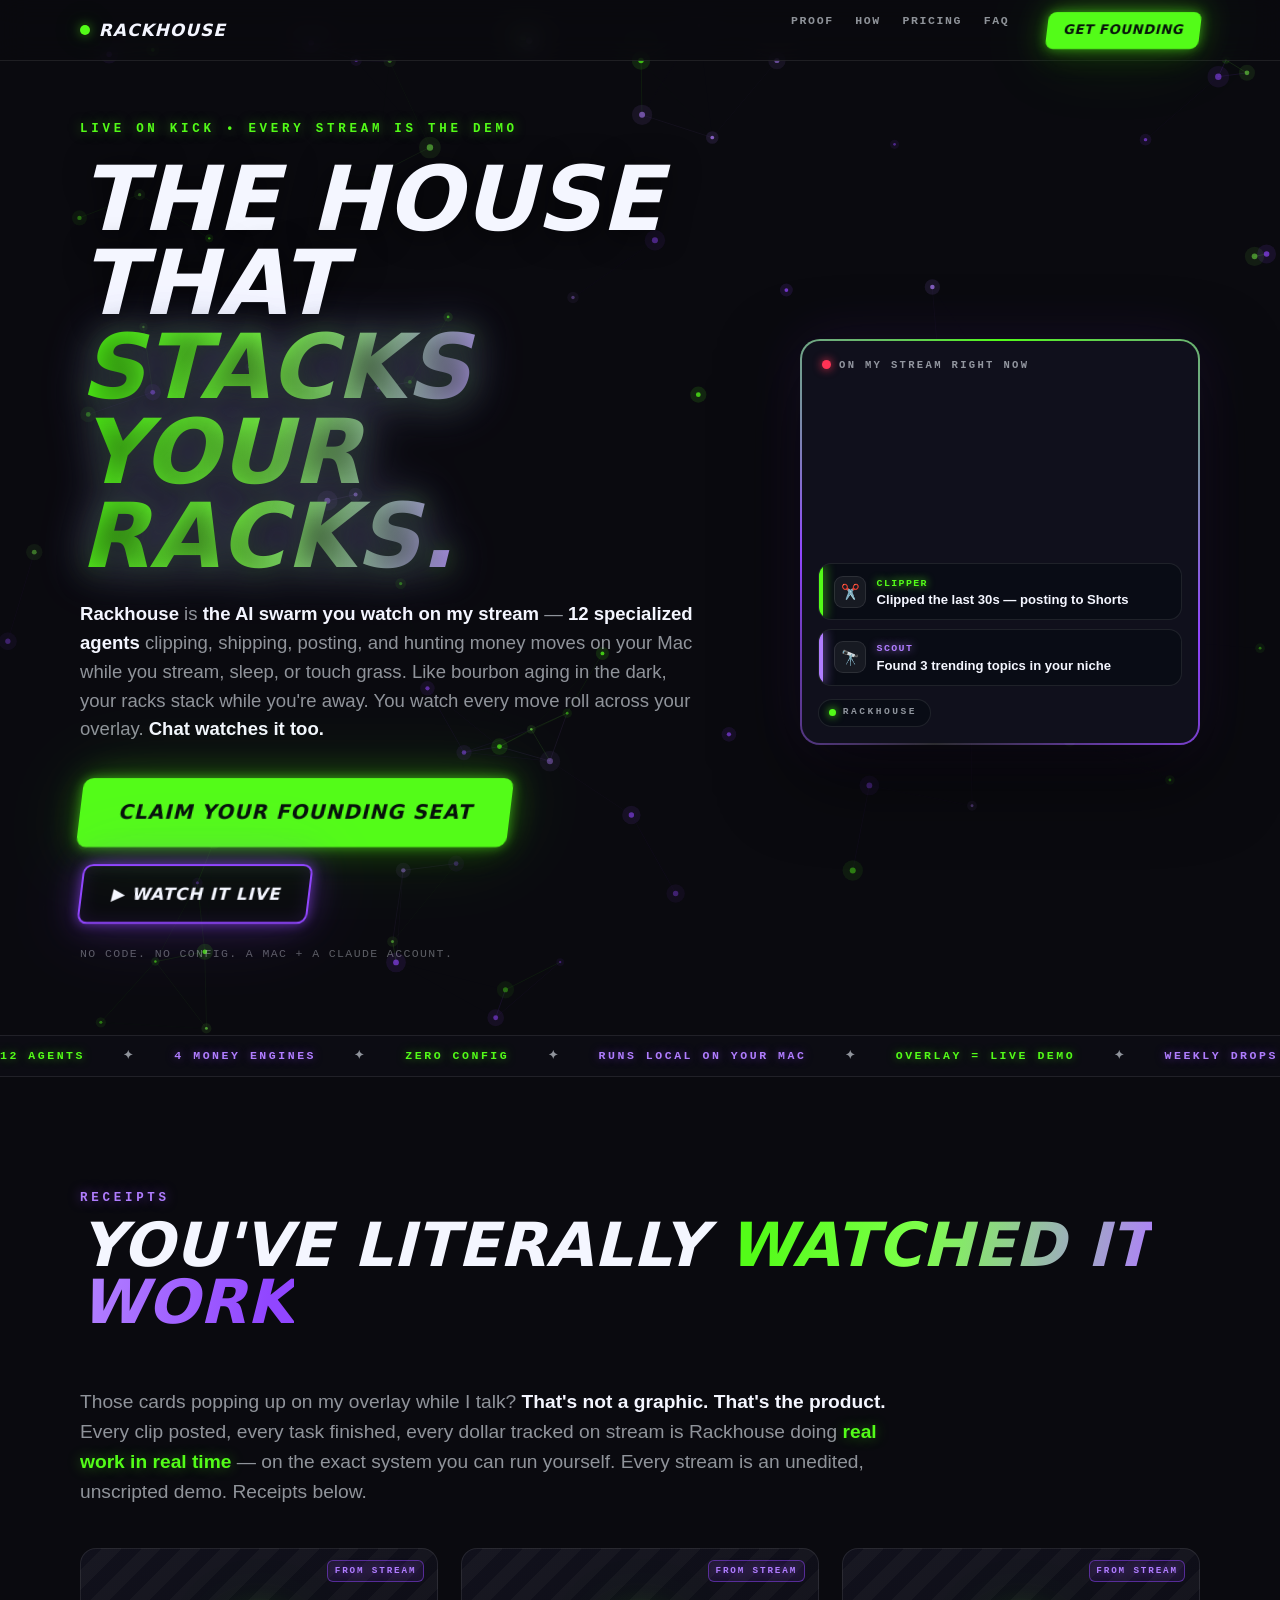
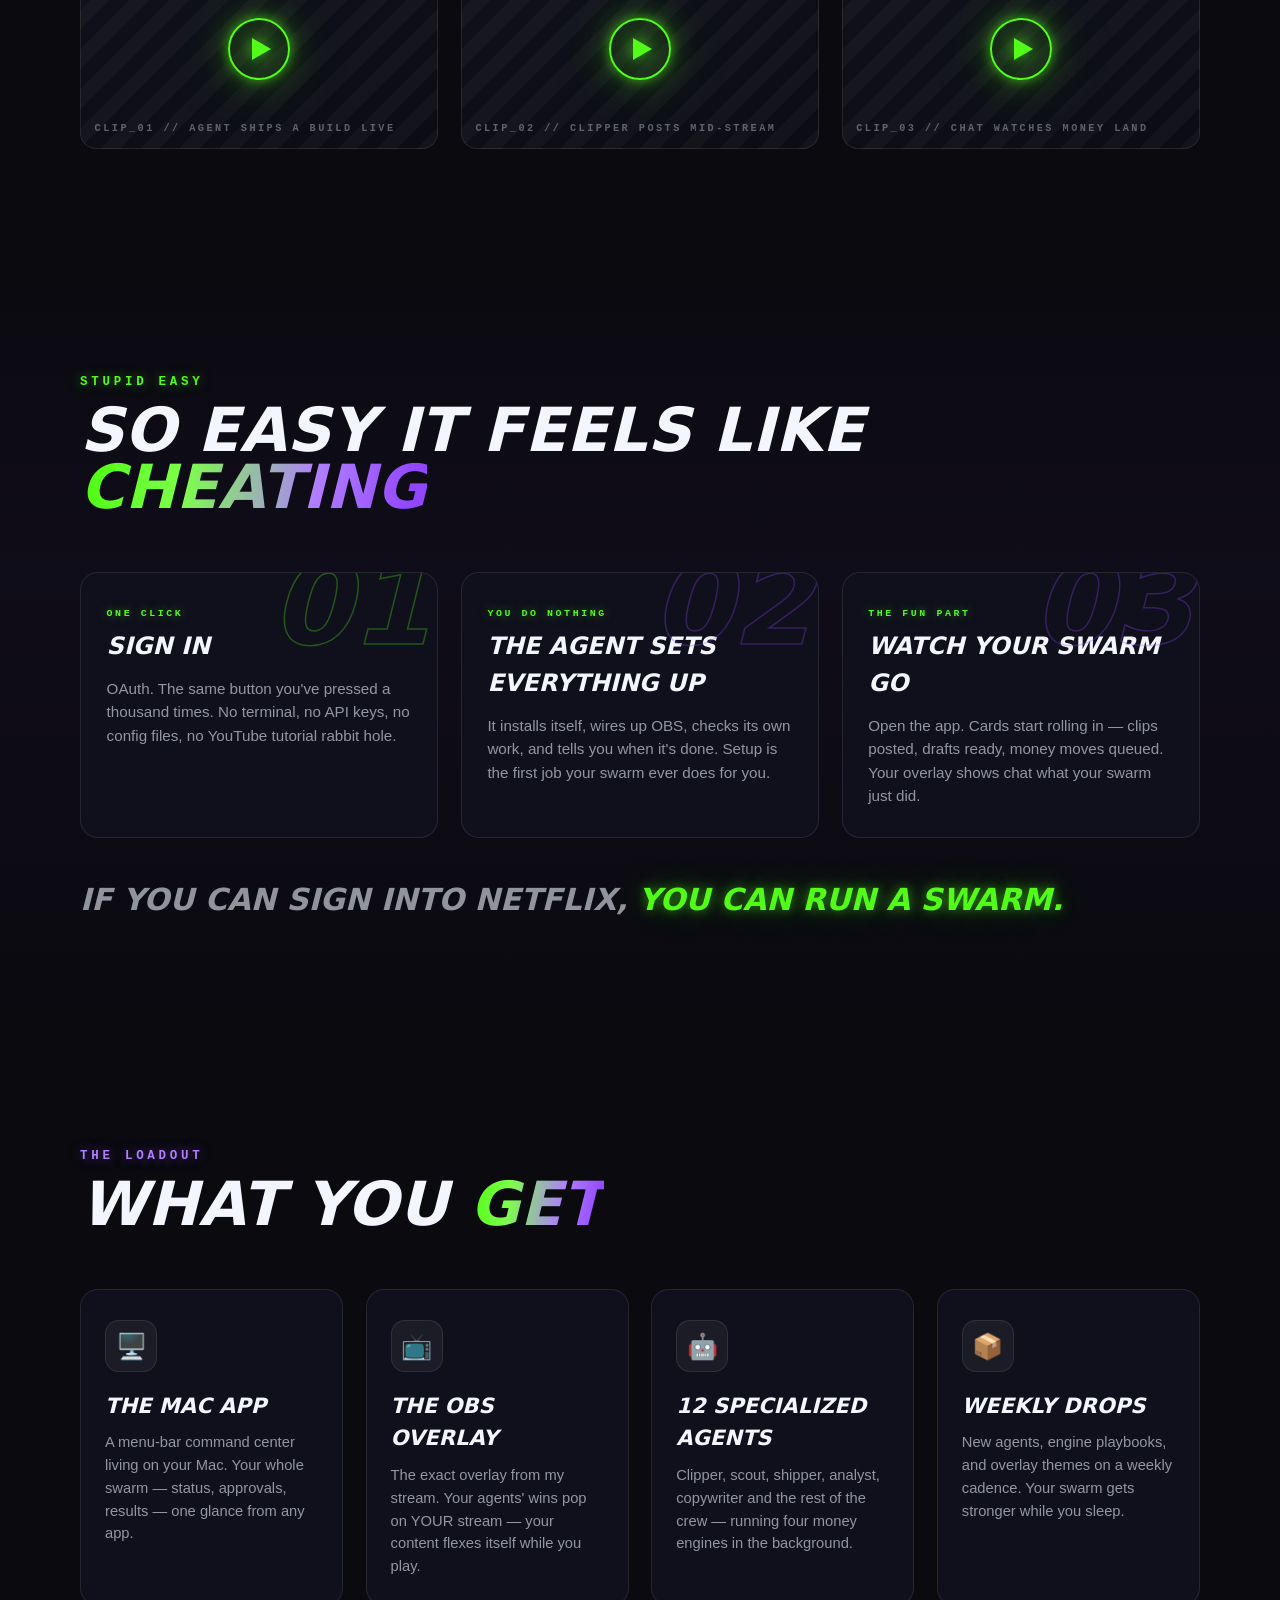
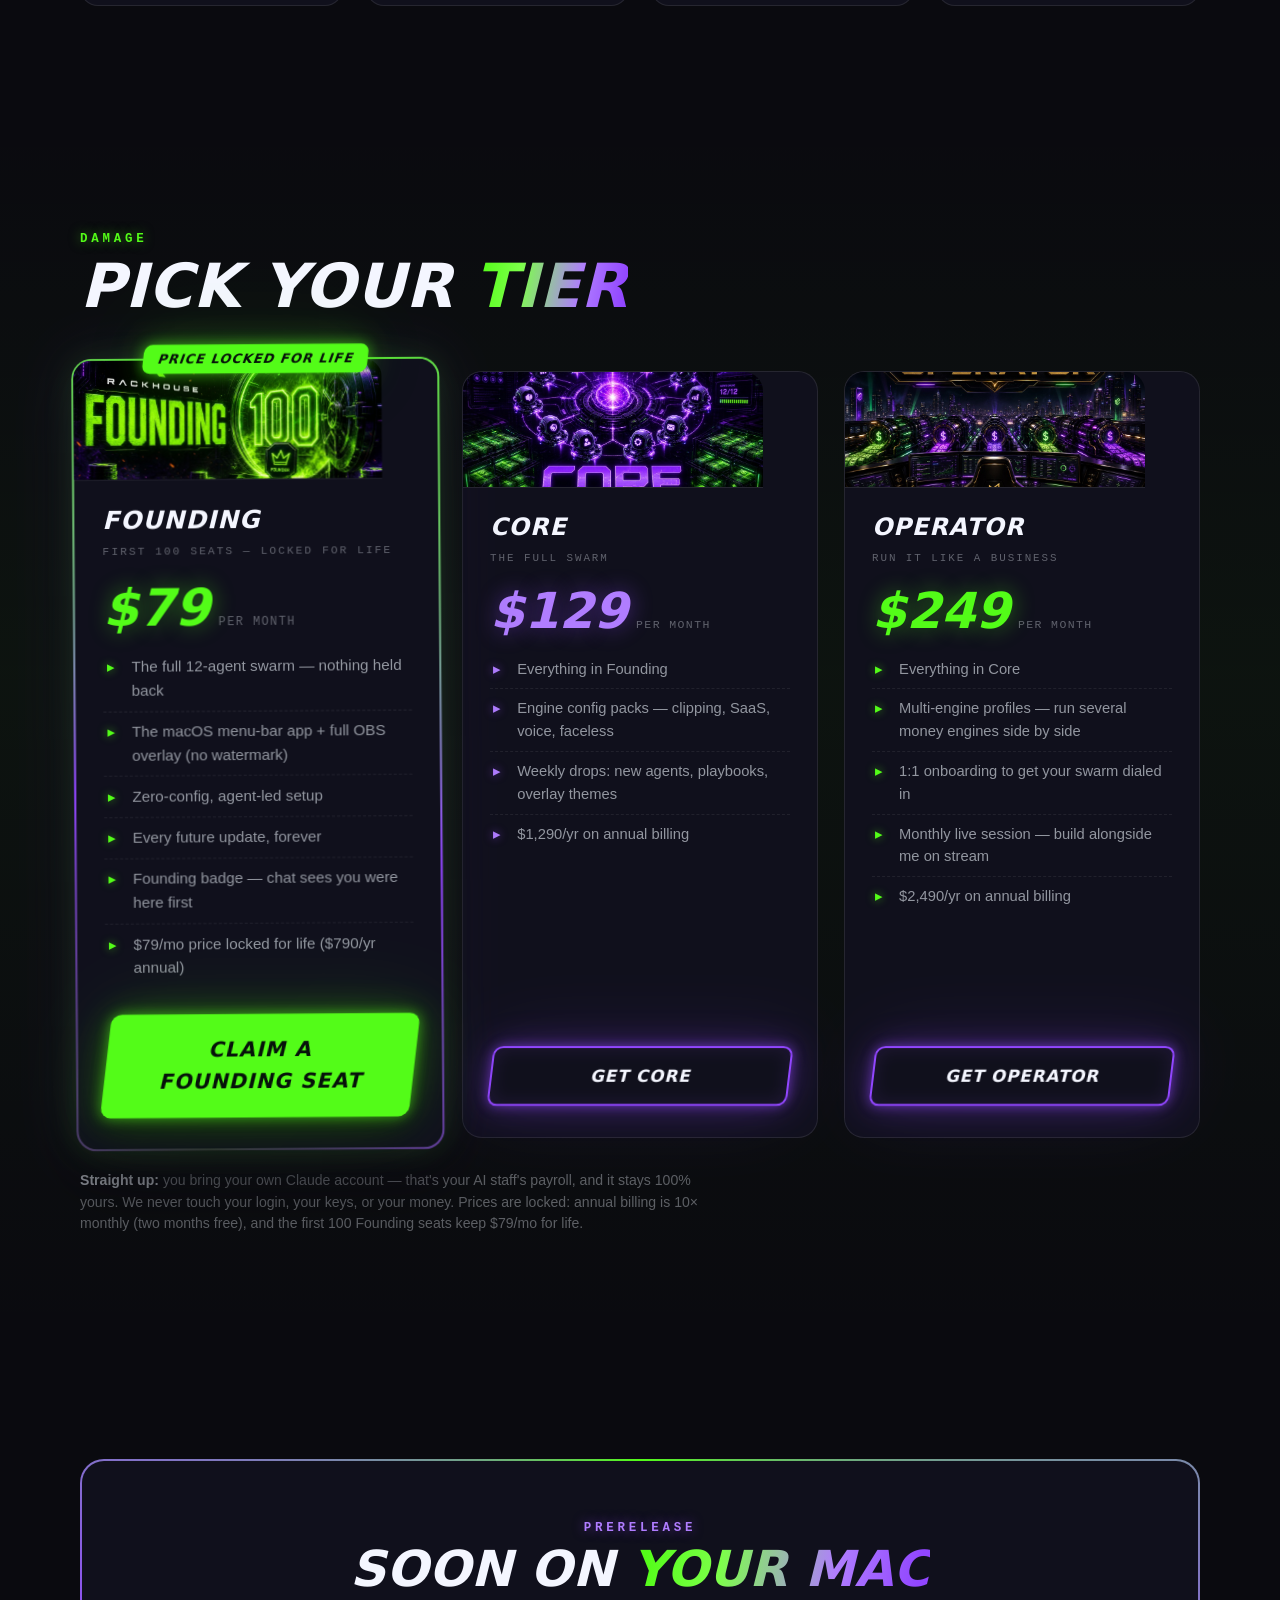
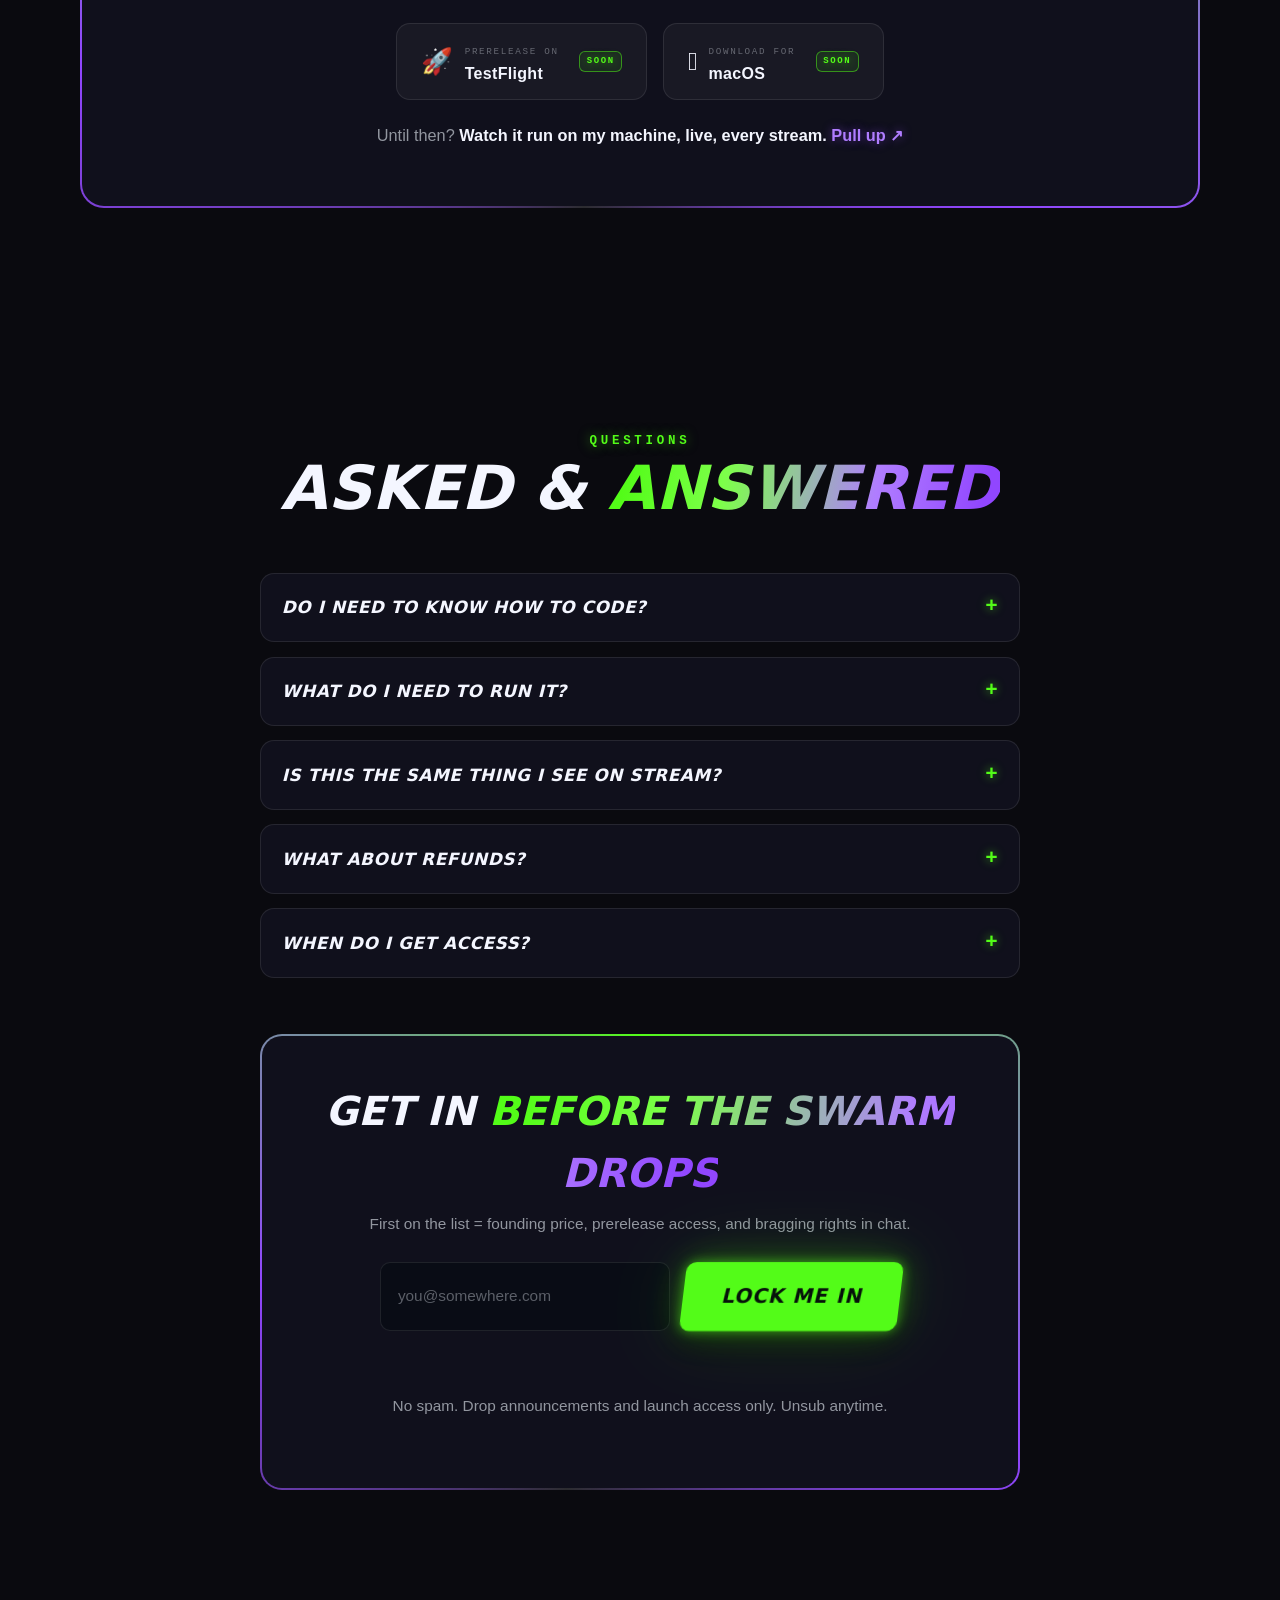
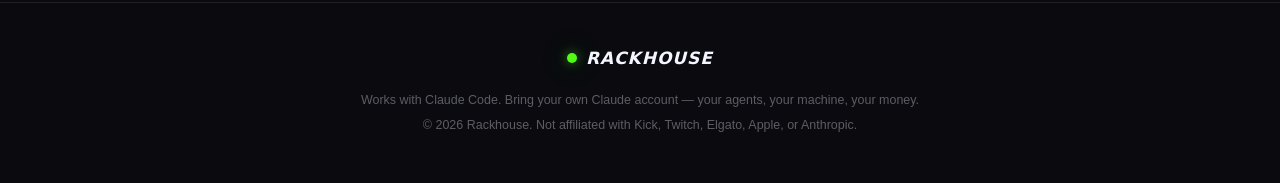
==== index.html @ fbc8c747 "feat: add tier banner imagery to pricing cards (GPT-Image2) Founding/Core/Operator cards now show th" ====
<!DOCTYPE html>
<html lang="en">
<head>
<meta charset="utf-8">
<meta name="viewport" content="width=device-width, initial-scale=1">
<meta name="description" content="Rackhouse — the house that stacks your racks. The AI agent swarm you watch on my stream. Local hub, OBS overlay, 12 specialized agents. Mac app.">
<title>Rackhouse — the house that stacks your racks</title>
<!-- Social share (Open Graph + Twitter) -->
<meta property="og:type" content="website">
<meta property="og:url" content="https://rackhouse.gg/">
<meta property="og:title" content="Rackhouse — the house that stacks your racks">
<meta property="og:description" content="The AI agent swarm you watch on my stream. 12 agents clipping, shipping, posting, and hunting money moves on your Mac while you stream, sleep, or touch grass.">
<meta property="og:image" content="https://rackhouse.gg/assets/og-rackhouse.jpg">
<meta property="og:image:width" content="1200">
<meta property="og:image:height" content="800">
<meta name="twitter:card" content="summary_large_image">
<meta name="twitter:title" content="Rackhouse — the house that stacks your racks">
<meta name="twitter:description" content="The AI agent swarm you watch on my stream. Your racks stack while you're away.">
<meta name="twitter:image" content="https://rackhouse.gg/assets/og-rackhouse.jpg">
<meta name="theme-color" content="#0a0a0f">
<!-- ============================================================
     Fully self-contained landing page. Zero external requests.
     Inline CSS + JS only. System fonts styled aggressively.
     Rebrand: change PRODUCT_NAME once at the top of the script.
     ============================================================ -->
<style>
  /* ========== reset ========== */
  *, *::before, *::after { box-sizing: border-box; margin: 0; padding: 0; }
  html { scroll-behavior: smooth; }
  img, canvas, svg { display: block; max-width: 100%; }
  button, input { font: inherit; color: inherit; }
  a { color: inherit; text-decoration: none; }
  ul { list-style: none; }

  /* ========== tokens ========== */
  :root {
    --bg:      #0a0a0f;
    --bg2:     #0e0e17;
    --panel:   #10101c;
    --green:   #53fc18;
    --green-d: #2f9e0c;
    --purple:  #9146ff;
    --purple-l:#b07dff;
    --white:   #f4f6ff;
    --dim:     rgba(226, 232, 240, .62);
    --dimmer:  rgba(226, 232, 240, .38);
    --line:    rgba(255, 255, 255, .09);

    --display: "Avenir Next Condensed", "Helvetica Neue", "Arial Narrow", Impact, system-ui, sans-serif;
    --body:    -apple-system, BlinkMacSystemFont, "Segoe UI", Roboto, Helvetica, Arial, sans-serif;
    --mono:    ui-monospace, "SF Mono", SFMono-Regular, Menlo, Consolas, monospace;

    --overshoot: cubic-bezier(.34, 1.56, .64, 1);
    --snap:      cubic-bezier(.21, .9, .35, 1);

    --glow-g: 0 0 12px rgba(83,252,24,.55), 0 0 34px rgba(83,252,24,.30), 0 0 80px rgba(83,252,24,.14);
    --glow-p: 0 0 12px rgba(145,70,255,.55), 0 0 34px rgba(145,70,255,.30), 0 0 80px rgba(145,70,255,.14);
  }

  @property --ga {
    syntax: "<angle>";
    initial-value: 0deg;
    inherits: false;
  }

  html, body { background: var(--bg); color: var(--white); }
  body {
    font-family: var(--body);
    line-height: 1.55;
    overflow-x: hidden;
    -webkit-font-smoothing: antialiased;
  }
  /* ambient corner glows for the whole page */
  body::before {
    content: "";
    position: fixed;
    inset: 0;
    z-index: -1;
    pointer-events: none;
    background:
      radial-gradient(900px 600px at 8% -5%,  rgba(83, 252, 24, .07), transparent 60%),
      radial-gradient(900px 600px at 96% 12%, rgba(145, 70, 255, .10), transparent 60%),
      radial-gradient(1100px 700px at 50% 115%, rgba(145, 70, 255, .07), transparent 62%);
  }

  ::selection { background: var(--green); color: #06120a; }

  /* ========== type ========== */
  .display {
    font-family: var(--display);
    font-weight: 900;
    font-style: italic;
    font-stretch: condensed;
    text-transform: uppercase;
    letter-spacing: .005em;
    line-height: .94;
  }
  .eyebrow {
    font-family: var(--mono);
    font-size: clamp(.66rem, 1.4vw, .78rem);
    font-weight: 700;
    letter-spacing: .3em;
    text-transform: uppercase;
    color: var(--green);
    text-shadow: 0 0 12px rgba(83, 252, 24, .5);
  }
  .eyebrow.purple { color: var(--purple-l); text-shadow: 0 0 12px rgba(145, 70, 255, .55); }

  .grad-text {
    background: linear-gradient(100deg, var(--green) 5%, #7dff4a 30%, var(--purple-l) 68%, var(--purple) 95%);
    -webkit-background-clip: text;
    background-clip: text;
    color: transparent;
    -webkit-text-fill-color: transparent;
  }

  /* ========== glitch (used sparingly) ========== */
  .glitch { position: relative; display: inline-block; }
  .glitch::before, .glitch::after {
    content: attr(data-text);
    position: absolute;
    inset: 0;
    opacity: 0;
    pointer-events: none;
    background: none;
    -webkit-background-clip: initial;
    background-clip: initial;
  }
  .glitch.glitching::before {
    opacity: .85;
    color: var(--green);
    -webkit-text-fill-color: var(--green);
    animation: glitchA .34s steps(2, end) both;
  }
  .glitch.glitching::after {
    opacity: .85;
    color: var(--purple);
    -webkit-text-fill-color: var(--purple);
    animation: glitchB .34s steps(2, end) both;
  }
  @keyframes glitchA {
    0%   { transform: translate(-4px, -2px); clip-path: inset(12% 0 62% 0); }
    40%  { transform: translate(3px, 1px);   clip-path: inset(48% 0 22% 0); }
    80%  { transform: translate(-2px, 0);    clip-path: inset(70% 0 8% 0); }
    100% { transform: translate(0, 0);       clip-path: inset(30% 0 48% 0); opacity: 0; }
  }
  @keyframes glitchB {
    0%   { transform: translate(4px, 2px);  clip-path: inset(58% 0 16% 0); }
    40%  { transform: translate(-3px, 0);   clip-path: inset(10% 0 74% 0); }
    80%  { transform: translate(2px, -1px); clip-path: inset(36% 0 40% 0); }
    100% { transform: translate(0, 0);      clip-path: inset(64% 0 20% 0); opacity: 0; }
  }

  /* ========== animated gradient border ========== */
  .gborder {
    position: relative;
    border: 2px solid transparent;
    border-radius: 20px;
    background:
      linear-gradient(var(--panel), var(--panel)) padding-box,
      conic-gradient(from var(--ga, 0deg), var(--green), var(--purple) 32%, rgba(255,255,255,.14) 55%, var(--purple) 74%, var(--green)) border-box;
    animation: spinBorder 5.5s linear infinite;
  }
  @keyframes spinBorder { to { --ga: 360deg; } }

  /* ========== reveal-on-scroll (overshoot entrance) ========== */
  .reveal {
    opacity: 0;
    transform: translateY(34px) scale(.97);
    transition:
      opacity .55s ease var(--d, 0s),
      transform .75s var(--overshoot) var(--d, 0s);
  }
  .reveal.in { opacity: 1; transform: none; }

  /* ========== layout ========== */
  .wrap { width: min(1120px, calc(100% - 2.5rem)); margin: 0 auto; }
  section { padding: clamp(4rem, 9vw, 7rem) 0; position: relative; }
  .sec-head { margin-bottom: clamp(2rem, 5vw, 3.5rem); }
  .sec-head h2 {
    font-size: clamp(2.1rem, 6vw, 3.8rem);
    margin-top: .55rem;
  }

  /* ========== nav ========== */
  nav {
    position: fixed;
    top: 0; left: 0; right: 0;
    z-index: 50;
    background: rgba(10, 10, 15, .72);
    backdrop-filter: blur(14px);
    -webkit-backdrop-filter: blur(14px);
    border-bottom: 1px solid var(--line);
  }
  .nav-inner {
    display: flex;
    align-items: center;
    gap: 1.4rem;
    height: 60px;
  }
  .logo {
    display: inline-flex;
    align-items: center;
    gap: .55rem;
    font-family: var(--display);
    font-weight: 900;
    font-style: italic;
    text-transform: uppercase;
    letter-spacing: .06em;
    font-size: 1.06rem;
    white-space: nowrap;
  }
  .logo .dot {
    width: 10px; height: 10px;
    border-radius: 50%;
    background: var(--green);
    box-shadow: var(--glow-g);
    animation: pulseDot 2.2s ease-in-out infinite;
  }
  @keyframes pulseDot {
    0%, 100% { transform: scale(1);    opacity: 1; }
    50%      { transform: scale(1.35); opacity: .75; }
  }
  .nav-links {
    display: flex;
    gap: 1.35rem;
    margin-left: auto;
    font-family: var(--mono);
    font-size: .72rem;
    font-weight: 700;
    letter-spacing: .14em;
    text-transform: uppercase;
    color: var(--dim);
  }
  .nav-links a { transition: color .2s, text-shadow .2s; }
  .nav-links a:hover { color: var(--green); text-shadow: 0 0 10px rgba(83,252,24,.6); }
  .nav-cta { margin-left: 1rem; }

  /* ========== buttons ========== */
  .btn {
    display: inline-block;
    position: relative;
    font-family: var(--display);
    font-weight: 900;
    font-style: italic;
    text-transform: uppercase;
    letter-spacing: .05em;
    border: 0;
    cursor: pointer;
    transform: skewX(-7deg);
    transition: transform .32s var(--overshoot), box-shadow .32s ease, filter .2s ease;
    will-change: transform;
  }
  .btn > span { display: inline-block; transform: skewX(7deg); }
  .btn-primary {
    background: var(--green);
    color: #06120a;
    font-size: clamp(1rem, 2.4vw, 1.25rem);
    padding: .95em 1.9em;
    border-radius: 10px;
    box-shadow: var(--glow-g), 0 14px 34px rgba(0, 0, 0, .5);
  }
  .btn-primary:hover {
    transform: skewX(-7deg) translateY(-3px) scale(1.04);
    box-shadow: 0 0 18px rgba(83,252,24,.8), 0 0 54px rgba(83,252,24,.42), 0 0 110px rgba(83,252,24,.2), 0 18px 40px rgba(0,0,0,.55);
  }
  .btn-primary:active { transform: skewX(-7deg) translateY(1px) scale(.97); }
  .btn-ghost {
    background: transparent;
    color: var(--white);
    font-size: clamp(.92rem, 2vw, 1.05rem);
    padding: .9em 1.7em;
    border-radius: 10px;
    border: 2px solid var(--purple);
    box-shadow: var(--glow-p), inset 0 0 18px rgba(145, 70, 255, .12);
  }
  .btn-ghost:hover {
    transform: skewX(-7deg) translateY(-3px) scale(1.04);
    box-shadow: 0 0 18px rgba(145,70,255,.8), 0 0 54px rgba(145,70,255,.4), inset 0 0 26px rgba(145,70,255,.2);
  }
  .btn-ghost:active { transform: skewX(-7deg) translateY(1px) scale(.97); }
  .btn-sm { font-size: .82rem; padding: .62em 1.25em; border-radius: 8px; }

  /* ========== hero ========== */
  #hero {
    min-height: 100svh;
    display: flex;
    align-items: center;
    padding: 7.5rem 0 4.5rem;
    overflow: hidden;
    position: relative;
  }
  #fx {
    position: absolute;
    inset: 0;
    z-index: 0;
    pointer-events: none;
  }
  .hero-inner {
    position: relative;
    z-index: 1;
    display: grid;
    grid-template-columns: minmax(0, 7fr) minmax(0, 5fr);
    gap: clamp(2rem, 5vw, 4rem);
    align-items: center;
  }
  .hero-copy h1 {
    font-size: clamp(2.7rem, 7.4vw, 5.6rem);
    margin: 1.1rem 0 1.4rem;
    text-shadow: 0 4px 30px rgba(0, 0, 0, .65);
  }
  .hero-copy h1 .line2 { display: inline-block; filter: drop-shadow(0 0 22px rgba(145, 70, 255, .45)) drop-shadow(0 0 10px rgba(83, 252, 24, .3)); }
  .hero-sub {
    max-width: 34em;
    font-size: clamp(1rem, 2.2vw, 1.16rem);
    color: var(--dim);
    margin-bottom: 2.1rem;
  }
  .hero-sub strong { color: var(--white); }
  .hero-ctas { display: flex; flex-wrap: wrap; gap: 1.1rem; align-items: center; }
  .hero-note {
    margin-top: 1.3rem;
    font-family: var(--mono);
    font-size: .72rem;
    letter-spacing: .12em;
    text-transform: uppercase;
    color: var(--dimmer);
  }

  /* hero: mock overlay demo (the product demoing itself) */
  .hero-demo {
    justify-self: end;
    width: min(400px, 100%);
    transform: rotate(1.6deg);
  }
  .demo-window {
    border-radius: 20px;
    padding: 1rem;
    box-shadow: 0 30px 80px rgba(0, 0, 0, .6), 0 0 60px rgba(145, 70, 255, .12);
  }
  .demo-titlebar {
    display: flex;
    align-items: center;
    gap: .5rem;
    padding: 0 .25rem .8rem;
    font-family: var(--mono);
    font-size: .66rem;
    font-weight: 700;
    letter-spacing: .22em;
    text-transform: uppercase;
    color: var(--dim);
  }
  .demo-titlebar .rec {
    width: 9px; height: 9px;
    border-radius: 50%;
    background: #ff3355;
    box-shadow: 0 0 10px #ff3355;
    animation: pulseDot 1.4s ease-in-out infinite;
  }
  .demo-feed {
    display: flex;
    flex-direction: column;
    min-height: 300px;
    justify-content: flex-end;
  }
  .dcard {
    display: flex;
    align-items: flex-start;
    gap: .65rem;
    padding: .7rem .8rem .7rem .95rem;
    margin-top: .55rem;
    border-radius: 13px;
    background: rgba(9, 12, 20, .85);
    border: 1px solid var(--line);
    position: relative;
    overflow: hidden;
    opacity: 0;
    transform: translateX(46px) scale(.94);
    transition: opacity .4s ease, transform .55s var(--overshoot);
  }
  .dcard.in { opacity: 1; transform: none; }
  .dcard.out { opacity: 0; transform: translateX(-30px) scale(.92); transition: opacity .3s ease, transform .3s ease; }
  .dcard::before {
    content: "";
    position: absolute;
    left: 0; top: 0; bottom: 0;
    width: 4px;
    background: var(--ac, var(--green));
    box-shadow: 0 0 12px var(--ac, var(--green));
  }
  .dcard .ic {
    flex: 0 0 auto;
    width: 32px; height: 32px;
    display: flex; align-items: center; justify-content: center;
    font-size: 15px;
    border-radius: 9px;
    background: rgba(255, 255, 255, .06);
    border: 1px solid var(--line);
  }
  .dcard .ag {
    font-size: .62rem;
    font-weight: 800;
    font-family: var(--mono);
    letter-spacing: .14em;
    text-transform: uppercase;
    color: var(--ac, var(--green));
    text-shadow: 0 0 9px var(--ac, var(--green));
  }
  .dcard .tt { font-size: .82rem; font-weight: 650; line-height: 1.3; color: var(--white); }
  .demo-chip {
    display: inline-flex;
    align-items: center;
    gap: .45rem;
    margin-top: .8rem;
    padding: .35rem .8rem .35rem .6rem;
    border-radius: 999px;
    background: rgba(9, 12, 20, .85);
    border: 1px solid var(--line);
    font-family: var(--mono);
    font-size: .6rem;
    font-weight: 800;
    letter-spacing: .26em;
    text-transform: uppercase;
    color: var(--dim);
  }
  .demo-chip .dot {
    width: 7px; height: 7px;
    border-radius: 50%;
    background: var(--green);
    box-shadow: 0 0 8px var(--green);
  }

  /* ========== ticker ========== */
  .ticker {
    overflow: hidden;
    border-top: 1px solid var(--line);
    border-bottom: 1px solid var(--line);
    background: rgba(14, 14, 23, .6);
    padding: .68rem 0;
    position: relative;
    z-index: 2;
  }
  .ticker-track {
    display: flex;
    width: max-content;
    animation: tickerScroll 26s linear infinite;
  }
  .ticker-track > span {
    display: inline-flex;
    align-items: center;
    gap: 2.4rem;
    padding-right: 2.4rem;
    font-family: var(--mono);
    font-size: .72rem;
    font-weight: 700;
    letter-spacing: .22em;
    text-transform: uppercase;
    white-space: nowrap;
    color: var(--dim);
  }
  .ticker-track b { color: var(--green); text-shadow: 0 0 10px rgba(83, 252, 24, .55); font-weight: 700; }
  .ticker-track i { color: var(--purple-l); text-shadow: 0 0 10px rgba(145, 70, 255, .55); font-style: normal; }
  @keyframes tickerScroll { to { transform: translateX(-50%); } }

  /* ========== proof ========== */
  .proof-lead {
    max-width: 42em;
    font-size: clamp(1.02rem, 2.3vw, 1.2rem);
    color: var(--dim);
  }
  .proof-lead strong { color: var(--white); }
  .proof-lead .hl-g { color: var(--green); font-weight: 700; text-shadow: 0 0 14px rgba(83, 252, 24, .4); }
  .clip-grid {
    display: grid;
    grid-template-columns: repeat(auto-fit, minmax(250px, 1fr));
    gap: 1.4rem;
    margin-top: 2.6rem;
  }
  /* TODO: replace the three .clip-slot frames with real clip embeds
     (self-host the mp4s or swap in Kick clip iframes at ship time). */
  .clip-slot {
    aspect-ratio: 16 / 9;
    border-radius: 16px;
    border: 1px solid var(--line);
    position: relative;
    overflow: hidden;
    display: flex;
    align-items: center;
    justify-content: center;
    background:
      repeating-linear-gradient(-45deg, rgba(255,255,255,.028) 0 14px, transparent 14px 28px),
      linear-gradient(160deg, #11111c, #0c0c14);
    transform: rotate(var(--tilt, -1deg));
    transition: transform .45s var(--overshoot), box-shadow .35s ease, border-color .35s ease;
  }
  .clip-slot:nth-child(2) { --tilt: 1.2deg; }
  .clip-slot:nth-child(3) { --tilt: -.8deg; }
  .clip-slot:hover {
    transform: rotate(0deg) translateY(-6px) scale(1.03);
    border-color: rgba(83, 252, 24, .55);
    box-shadow: var(--glow-g), 0 22px 50px rgba(0, 0, 0, .5);
  }
  .clip-slot .play {
    width: 62px; height: 62px;
    border-radius: 50%;
    display: flex; align-items: center; justify-content: center;
    background: rgba(83, 252, 24, .12);
    border: 2px solid var(--green);
    box-shadow: var(--glow-g);
    transition: transform .35s var(--overshoot);
  }
  .clip-slot:hover .play { transform: scale(1.15); }
  .clip-slot .play::before {
    content: "";
    width: 0; height: 0;
    margin-left: 5px;
    border-style: solid;
    border-width: 11px 0 11px 19px;
    border-color: transparent transparent transparent var(--green);
    filter: drop-shadow(0 0 8px rgba(83, 252, 24, .8));
  }
  .clip-slot .tag {
    position: absolute;
    left: .85rem; bottom: .7rem;
    font-family: var(--mono);
    font-size: .64rem;
    font-weight: 700;
    letter-spacing: .24em;
    text-transform: uppercase;
    color: var(--dimmer);
  }
  .clip-slot .badge-live {
    position: absolute;
    right: .85rem; top: .7rem;
    font-family: var(--mono);
    font-size: .58rem;
    font-weight: 800;
    letter-spacing: .2em;
    padding: .28em .7em;
    border-radius: 6px;
    color: var(--purple-l);
    border: 1px solid rgba(145, 70, 255, .5);
    background: rgba(145, 70, 255, .1);
    text-shadow: 0 0 8px rgba(145, 70, 255, .6);
  }

  /* ========== how easy ========== */
  #how { background: linear-gradient(180deg, transparent, rgba(145, 70, 255, .045) 40%, transparent); }
  .steps {
    display: grid;
    grid-template-columns: repeat(auto-fit, minmax(240px, 1fr));
    gap: 1.4rem;
  }
  .step {
    position: relative;
    padding: 2.1rem 1.6rem 1.8rem;
    border-radius: 18px;
    background: var(--panel);
    border: 1px solid var(--line);
    overflow: hidden;
    transform: rotate(var(--tilt, -.7deg));
    transition: transform .45s var(--overshoot), box-shadow .35s ease, border-color .35s ease;
  }
  .step:nth-child(2) { --tilt: .8deg; }
  .step:nth-child(3) { --tilt: -.5deg; }
  .step:hover {
    transform: rotate(0deg) translateY(-7px);
    border-color: rgba(145, 70, 255, .55);
    box-shadow: var(--glow-p), 0 22px 46px rgba(0, 0, 0, .5);
  }
  .step .num {
    position: absolute;
    right: .4rem; top: -1.6rem;
    font-family: var(--display);
    font-weight: 900;
    font-style: italic;
    font-size: 7.2rem;
    line-height: 1;
    color: transparent;
    -webkit-text-stroke: 1.5px rgba(145, 70, 255, .3);
    pointer-events: none;
    user-select: none;
  }
  .step:first-child .num { -webkit-text-stroke-color: rgba(83, 252, 24, .3); }
  .step h3 {
    font-family: var(--display);
    font-weight: 900;
    font-style: italic;
    text-transform: uppercase;
    font-size: 1.5rem;
    margin: .4rem 0 .7rem;
  }
  .step p { color: var(--dim); font-size: .95rem; max-width: 26em; }
  .step .kicker {
    font-family: var(--mono);
    font-size: .62rem;
    font-weight: 700;
    letter-spacing: .26em;
    text-transform: uppercase;
    color: var(--green);
    text-shadow: 0 0 10px rgba(83, 252, 24, .5);
  }
  .how-punch {
    margin-top: 2.4rem;
    font-family: var(--display);
    font-weight: 900;
    font-style: italic;
    text-transform: uppercase;
    font-size: clamp(1.2rem, 3.4vw, 1.9rem);
    color: var(--dim);
  }
  .how-punch b { color: var(--green); text-shadow: var(--glow-g); }

  /* ========== what you get ========== */
  .get-grid {
    display: grid;
    grid-template-columns: repeat(auto-fit, minmax(230px, 1fr));
    gap: 1.4rem;
  }
  .get-card {
    padding: 1.9rem 1.5rem 1.7rem;
    border-radius: 18px;
    background: var(--panel);
    border: 1px solid var(--line);
    position: relative;
    overflow: hidden;
    transform: rotate(var(--tilt, .6deg));
    transition: transform .45s var(--overshoot), box-shadow .35s ease, border-color .35s ease;
  }
  .get-card:nth-child(odd) { --tilt: -.7deg; }
  .get-card::after {
    content: "";
    position: absolute;
    inset: 0;
    opacity: 0;
    background: radial-gradient(420px 200px at 50% 0%, var(--hov, rgba(83, 252, 24, .12)), transparent 70%);
    transition: opacity .35s ease;
    pointer-events: none;
  }
  .get-card:hover {
    transform: rotate(0) translateY(-7px) scale(1.02);
    border-color: var(--hb, rgba(83, 252, 24, .55));
    box-shadow: 0 0 16px var(--hs, rgba(83,252,24,.4)), 0 0 50px var(--hs2, rgba(83,252,24,.18)), 0 22px 46px rgba(0,0,0,.5);
  }
  .get-card:hover::after { opacity: 1; }
  .get-card.alt { --hov: rgba(145, 70, 255, .14); --hb: rgba(145, 70, 255, .6); --hs: rgba(145,70,255,.45); --hs2: rgba(145,70,255,.2); }
  .get-card .gi {
    width: 52px; height: 52px;
    display: flex; align-items: center; justify-content: center;
    font-size: 25px;
    border-radius: 14px;
    background: rgba(255, 255, 255, .05);
    border: 1px solid var(--line);
    margin-bottom: 1.1rem;
  }
  .get-card h3 {
    font-family: var(--display);
    font-weight: 900;
    font-style: italic;
    text-transform: uppercase;
    font-size: 1.32rem;
    margin-bottom: .55rem;
  }
  .get-card p { color: var(--dim); font-size: .92rem; }

  /* ========== pricing ========== */
  #pricing { background: linear-gradient(180deg, transparent, rgba(83, 252, 24, .04) 45%, transparent); }
  .price-grid {
    display: grid;
    grid-template-columns: repeat(auto-fit, minmax(260px, 1fr));
    gap: 1.6rem;
    align-items: stretch;
  }
  .tier {
    display: flex;
    flex-direction: column;
    padding: 2.1rem 1.7rem 1.9rem;
    border-radius: 20px;
    background: var(--panel);
    border: 1px solid var(--line);
    position: relative;
    transform: rotate(var(--tilt, 0deg));
    transition: transform .45s var(--overshoot), box-shadow .35s ease, border-color .35s ease;
  }
  .tier .t-banner {
    display: block;
    width: calc(100% + 3.4rem);
    margin: -2.1rem -1.7rem 1.3rem;
    height: 116px;
    object-fit: cover;
    border-radius: 19px 19px 0 0;
    border-bottom: 1px solid var(--line);
  }
  .tier.featured .t-banner { border-radius: 17px 17px 0 0; }
  .tier:hover { transform: rotate(0) translateY(-8px); box-shadow: 0 26px 56px rgba(0, 0, 0, .55); }
  .tier[data-accent="green"]:hover  { border-color: rgba(83, 252, 24, .5);  box-shadow: var(--glow-g), 0 26px 56px rgba(0,0,0,.55); }
  .tier[data-accent="purple"]:hover { border-color: rgba(145, 70, 255, .5); box-shadow: var(--glow-p), 0 26px 56px rgba(0,0,0,.55); }
  .tier.featured {
    border: 2px solid transparent;
    background:
      linear-gradient(var(--panel), var(--panel)) padding-box,
      conic-gradient(from var(--ga, 0deg), var(--green), var(--purple) 34%, rgba(255,255,255,.16) 52%, var(--purple) 72%, var(--green)) border-box;
    animation: spinBorder 5.5s linear infinite;
    transform: scale(1.035) rotate(-.4deg);
    z-index: 1;
    box-shadow: 0 0 30px rgba(83, 252, 24, .12), 0 0 60px rgba(145, 70, 255, .12), 0 30px 60px rgba(0, 0, 0, .55);
  }
  .tier.featured:hover { transform: scale(1.05) rotate(0); }
  .tier .flag {
    position: absolute;
    top: -0.95rem;
    left: 50%;
    transform: translateX(-50%) skewX(-7deg);
    font-family: var(--display);
    font-weight: 900;
    font-style: italic;
    text-transform: uppercase;
    letter-spacing: .08em;
    font-size: .78rem;
    padding: .34em 1.1em;
    border-radius: 8px;
    background: var(--green);
    color: #06120a;
    box-shadow: var(--glow-g);
    white-space: nowrap;
  }
  .tier .t-name {
    font-family: var(--display);
    font-weight: 900;
    font-style: italic;
    text-transform: uppercase;
    font-size: 1.5rem;
    letter-spacing: .04em;
  }
  .tier .t-tag { font-family: var(--mono); font-size: .68rem; letter-spacing: .18em; text-transform: uppercase; color: var(--dimmer); margin-top: .2rem; }
  .tier .t-price {
    display: flex;
    align-items: baseline;
    gap: .5rem;
    margin: 1.3rem 0 .4rem;
  }
  .tier .t-amount {
    font-family: var(--display);
    font-weight: 900;
    font-style: italic;
    font-size: 3.1rem;
    line-height: 1;
  }
  .tier[data-accent="green"]  .t-amount { color: var(--green);  text-shadow: 0 0 22px rgba(83, 252, 24, .4); }
  .tier[data-accent="purple"] .t-amount { color: var(--purple-l); text-shadow: 0 0 22px rgba(145, 70, 255, .45); }
  .tier .t-period { font-family: var(--mono); font-size: .72rem; letter-spacing: .12em; text-transform: uppercase; color: var(--dimmer); }
  .tier .t-feats { flex: 1; margin: .4rem 0 1.6rem; }
  .tier .t-feats li {
    padding: .5rem 0 .5rem 1.7rem;
    position: relative;
    font-size: .92rem;
    color: var(--dim);
    border-bottom: 1px dashed rgba(255, 255, 255, .07);
  }
  .tier .t-feats li:last-child { border-bottom: 0; }
  .tier .t-feats li::before {
    content: "▸";
    position: absolute;
    left: .2rem;
    color: var(--green);
    text-shadow: 0 0 8px rgba(83, 252, 24, .6);
  }
  .tier[data-accent="purple"] .t-feats li::before { color: var(--purple-l); text-shadow: 0 0 8px rgba(145, 70, 255, .6); }
  .tier .btn { align-self: stretch; text-align: center; }
  .price-note {
    margin-top: 2rem;
    font-size: .88rem;
    color: var(--dimmer);
    max-width: 46em;
  }
  .price-note strong { color: var(--dim); }

  /* ========== prerelease ========== */
  #prerelease .pre-inner {
    padding: clamp(2.2rem, 6vw, 3.6rem);
    border-radius: 24px;
    text-align: center;
  }
  #prerelease h2 { font-size: clamp(1.9rem, 5vw, 3.1rem); margin-top: .5rem; }
  .store-badges {
    display: flex;
    flex-wrap: wrap;
    justify-content: center;
    gap: 1rem;
    margin: 1.9rem 0 1.4rem;
  }
  /* TODO: replace these placeholder pills with the real TestFlight public-link
     badge and App Store badge assets (inlined as data: URIs) once live. */
  .store-badge {
    display: inline-flex;
    align-items: center;
    gap: .7rem;
    padding: .8rem 1.5rem;
    border-radius: 14px;
    border: 1px solid var(--line);
    background: rgba(255, 255, 255, .04);
    text-align: left;
    transition: transform .35s var(--overshoot), border-color .3s, box-shadow .3s;
  }
  .store-badge:hover { transform: translateY(-4px); border-color: rgba(145, 70, 255, .5); box-shadow: var(--glow-p); }
  .store-badge .sb-ic { font-size: 1.6rem; }
  .store-badge .sb-top { font-family: var(--mono); font-size: .58rem; letter-spacing: .18em; text-transform: uppercase; color: var(--dimmer); }
  .store-badge .sb-main { font-weight: 800; font-size: 1rem; letter-spacing: .02em; }
  .store-badge .soon {
    margin-left: .6rem;
    font-family: var(--mono);
    font-size: .56rem;
    font-weight: 800;
    letter-spacing: .18em;
    padding: .3em .7em;
    border-radius: 6px;
    color: var(--green);
    border: 1px solid rgba(83, 252, 24, .5);
    background: rgba(83, 252, 24, .08);
    text-shadow: 0 0 8px rgba(83, 252, 24, .5);
  }
  .pre-line { color: var(--dim); font-size: 1.02rem; }
  .pre-line b { color: var(--white); }
  .pre-line a { color: var(--purple-l); font-weight: 700; text-shadow: 0 0 10px rgba(145, 70, 255, .5); }

  /* ========== FAQ + waitlist ========== */
  .faq-wrap { max-width: 760px; margin: 0 auto; }
  details {
    border: 1px solid var(--line);
    border-radius: 14px;
    background: var(--panel);
    margin-bottom: .9rem;
    overflow: hidden;
    transition: border-color .3s ease, box-shadow .3s ease;
  }
  details:hover, details[open] { border-color: rgba(83, 252, 24, .4); }
  details[open] { box-shadow: 0 0 22px rgba(83, 252, 24, .1); }
  summary {
    cursor: pointer;
    list-style: none;
    display: flex;
    align-items: center;
    gap: 1rem;
    padding: 1.1rem 1.3rem;
    font-family: var(--display);
    font-weight: 900;
    font-style: italic;
    text-transform: uppercase;
    font-size: 1.06rem;
    letter-spacing: .03em;
    user-select: none;
  }
  summary::-webkit-details-marker { display: none; }
  summary::after {
    content: "+";
    margin-left: auto;
    font-family: var(--mono);
    font-size: 1.3rem;
    font-style: normal;
    color: var(--green);
    text-shadow: 0 0 10px rgba(83, 252, 24, .6);
    transition: transform .35s var(--overshoot);
  }
  details[open] summary::after { transform: rotate(45deg); }
  details .a {
    padding: 0 1.3rem 1.2rem;
    color: var(--dim);
    font-size: .95rem;
    max-width: 60em;
  }
  details .a b { color: var(--white); }

  /* waitlist form */
  #waitlist { margin-top: 3.5rem; scroll-margin-top: 90px; }
  .wl-box {
    padding: clamp(1.8rem, 5vw, 2.8rem);
    border-radius: 22px;
    text-align: center;
  }
  .wl-box h3 {
    font-family: var(--display);
    font-weight: 900;
    font-style: italic;
    text-transform: uppercase;
    font-size: clamp(1.6rem, 4.5vw, 2.5rem);
    margin-bottom: .5rem;
  }
  .wl-box p { color: var(--dim); font-size: .96rem; margin-bottom: 1.6rem; }
  .wl-form {
    display: flex;
    gap: .8rem;
    max-width: 520px;
    margin: 0 auto;
    position: relative;
  }
  .wl-form input[type="email"] {
    flex: 1;
    min-width: 0;
    background: rgba(9, 12, 20, .85);
    border: 1px solid var(--line);
    border-radius: 10px;
    padding: .95em 1.1em;
    color: var(--white);
    font-size: .96rem;
    outline: none;
    transition: border-color .25s, box-shadow .25s;
  }
  .wl-form input[type="email"]::placeholder { color: var(--dimmer); }
  .wl-form input[type="email"]:focus {
    border-color: var(--green);
    box-shadow: 0 0 0 3px rgba(83, 252, 24, .18), var(--glow-g);
  }
  .wl-status {
    margin-top: 1rem;
    min-height: 1.4em;
    font-family: var(--mono);
    font-size: .74rem;
    font-weight: 700;
    letter-spacing: .14em;
    text-transform: uppercase;
  }
  .wl-status.ok { color: var(--green); text-shadow: 0 0 12px rgba(83, 252, 24, .6); }
  .wl-status.err { color: #ff5577; text-shadow: 0 0 12px rgba(255, 85, 119, .5); }
  .wl-fine { margin-top: .9rem; font-size: .72rem; color: var(--dimmer); }

  /* dom particle burst bits */
  .pbit {
    position: fixed;
    width: 7px; height: 7px;
    border-radius: 50%;
    pointer-events: none;
    z-index: 90;
  }

  /* ========== footer ========== */
  footer {
    border-top: 1px solid var(--line);
    padding: 2.6rem 0 3rem;
    text-align: center;
  }
  footer .f-logo {
    justify-content: center;
    display: inline-flex;
    margin-bottom: .9rem;
  }
  footer p { font-size: .78rem; color: var(--dimmer); max-width: 52em; margin: .35rem auto 0; }

  /* ========== responsive ========== */
  @media (max-width: 900px) {
    .hero-inner { grid-template-columns: 1fr; }
    .hero-demo { justify-self: center; transform: rotate(0deg); margin-top: 1.5rem; }
    .demo-feed { min-height: 240px; }
    .nav-links a:not(.nav-cta) { display: none; }
    .nav-links { gap: 0; }
  }
  @media (max-width: 560px) {
    .nav-inner { height: 54px; gap: .8rem; }
    .logo { font-size: .88rem; }
    .nav-cta { margin-left: 0; font-size: .7rem; padding: .55em 1em; }
    #hero { padding-top: 6rem; }
    .hero-ctas .btn { width: 100%; text-align: center; }
    .wl-form { flex-direction: column; }
    .tier.featured { transform: none; }
    .tier.featured:hover { transform: translateY(-8px); }
  }

  /* ========== reduced motion: kill the party ========== */
  @media (prefers-reduced-motion: reduce) {
    html { scroll-behavior: auto; }
    *, *::before, *::after { animation: none !important; transition: none !important; }
    .reveal, .dcard { opacity: 1 !important; transform: none !important; }
  }
</style>
</head>
<body>

  <!-- ================= NAV ================= -->
  <nav aria-label="Main">
    <div class="wrap nav-inner">
      <a class="logo" href="#hero"><span class="dot" aria-hidden="true"></span><span data-name>Rackhouse</span></a>
      <div class="nav-links">
        <a href="#proof">Proof</a>
        <a href="#how">How</a>
        <a href="#pricing">Pricing</a>
        <a href="#faq">FAQ</a>
        <a class="btn btn-primary btn-sm nav-cta" href="https://whop.com/rackhouse-ff71/rackhouse-founding" target="_blank" rel="noopener"><span>Get Founding</span></a>
      </div>
    </div>
  </nav>

  <!-- ================= 1. HERO ================= -->
  <header id="hero">
    <canvas id="fx" aria-hidden="true"></canvas>
    <div class="wrap hero-inner">
      <div class="hero-copy">
        <p class="eyebrow reveal">Live on Kick &bull; every stream is the demo</p>
        <h1 class="display reveal" style="--d:.08s">
          The house that<br>
          <span class="line2 grad-text glitch" id="glitch-line" data-text="STACKS YOUR RACKS.">stacks your racks.</span>
        </h1>
        <p class="hero-sub reveal" style="--d:.16s">
          <strong><span data-name>Rackhouse</span></strong> is <strong>the AI swarm you watch on my stream</strong> —
          <strong>12 specialized agents</strong> clipping, shipping, posting, and hunting money moves on your Mac while you
          stream, sleep, or touch grass. Like bourbon aging in the dark, your racks stack while you're away.
          You watch every move roll across your overlay. <strong>Chat watches it too.</strong>
        </p>
        <div class="hero-ctas reveal" style="--d:.24s">
          <a class="btn btn-primary" id="hero-cta" href="https://whop.com/rackhouse-ff71/rackhouse-founding" target="_blank" rel="noopener"><span>Claim your founding seat</span></a>
          <!-- TODO: drop the real Kick channel URL into KICK_URL in the script below -->
          <a class="btn btn-ghost js-watch-live" href="#" target="_blank" rel="noopener"><span>&#9654;&#65038; Watch it live</span></a>
        </div>
        <p class="hero-note reveal" style="--d:.32s">No code. No config. A Mac + a Claude account.</p>
      </div>

      <!-- the product demoing itself: mock overlay feed -->
      <div class="hero-demo reveal" style="--d:.3s" aria-label="Live overlay preview (simulated)">
        <div class="demo-window gborder">
          <div class="demo-titlebar"><span class="rec" aria-hidden="true"></span> On my stream right now</div>
          <div class="demo-feed" id="demo-feed"></div>
          <div class="demo-chip"><span class="dot" aria-hidden="true"></span><span data-name>Rackhouse</span></div>
        </div>
      </div>
    </div>
  </header>

  <!-- ================= ticker ================= -->
  <div class="ticker" aria-hidden="true">
    <div class="ticker-track" id="ticker-track">
      <span>
        <b>12 AGENTS</b> &#10022; <i>4 MONEY ENGINES</i> &#10022; <b>ZERO CONFIG</b> &#10022; <i>RUNS LOCAL ON YOUR MAC</i> &#10022;
        <b>OVERLAY = LIVE DEMO</b> &#10022; <i>WEEKLY DROPS</i> &#10022; <b>CHAT SEES EVERYTHING</b> &#10022; <i>YOU KEEP EVERY DOLLAR</i> &#10022;
      </span>
      <!-- duplicated for the seamless loop -->
      <span>
        <b>12 AGENTS</b> &#10022; <i>4 MONEY ENGINES</i> &#10022; <b>ZERO CONFIG</b> &#10022; <i>RUNS LOCAL ON YOUR MAC</i> &#10022;
        <b>OVERLAY = LIVE DEMO</b> &#10022; <i>WEEKLY DROPS</i> &#10022; <b>CHAT SEES EVERYTHING</b> &#10022; <i>YOU KEEP EVERY DOLLAR</i> &#10022;
      </span>
    </div>
  </div>

  <!-- ================= 2. PROOF ================= -->
  <section id="proof">
    <div class="wrap">
      <div class="sec-head reveal">
        <p class="eyebrow purple">Receipts</p>
        <h2 class="display">You've literally <span class="grad-text">watched it work</span></h2>
      </div>
      <p class="proof-lead reveal" style="--d:.08s">
        Those cards popping up on my overlay while I talk? <strong>That's not a graphic. That's the product.</strong>
        Every clip posted, every task finished, every dollar tracked on stream is
        <span data-name>Rackhouse</span> doing <span class="hl-g">real work in real time</span> —
        on the exact system you can run yourself. Every stream is an unedited, unscripted demo. Receipts below.
      </p>
      <div class="clip-grid">
        <!-- TODO: swap these placeholder frames for real clip embeds (self-hosted mp4 or Kick clip iframe) -->
        <div class="clip-slot reveal" style="--d:.05s" role="img" aria-label="Clip slot 1 placeholder">
          <span class="badge-live">FROM STREAM</span>
          <span class="play" aria-hidden="true"></span>
          <span class="tag">CLIP_01 // agent ships a build live</span>
        </div>
        <div class="clip-slot reveal" style="--d:.15s" role="img" aria-label="Clip slot 2 placeholder">
          <span class="badge-live">FROM STREAM</span>
          <span class="play" aria-hidden="true"></span>
          <span class="tag">CLIP_02 // clipper posts mid-stream</span>
        </div>
        <div class="clip-slot reveal" style="--d:.25s" role="img" aria-label="Clip slot 3 placeholder">
          <span class="badge-live">FROM STREAM</span>
          <span class="play" aria-hidden="true"></span>
          <span class="tag">CLIP_03 // chat watches money land</span>
        </div>
      </div>
    </div>
  </section>

  <!-- ================= 3. HOW EASY IT IS ================= -->
  <section id="how">
    <div class="wrap">
      <div class="sec-head reveal">
        <p class="eyebrow">Stupid easy</p>
        <h2 class="display">So easy it feels like <span class="grad-text">cheating</span></h2>
      </div>
      <div class="steps">
        <div class="step reveal" style="--d:.05s">
          <span class="num" aria-hidden="true">01</span>
          <p class="kicker">One click</p>
          <h3>Sign in</h3>
          <p>OAuth. The same button you've pressed a thousand times. No terminal, no API keys, no config files, no YouTube tutorial rabbit hole.</p>
        </div>
        <div class="step reveal" style="--d:.15s">
          <span class="num" aria-hidden="true">02</span>
          <p class="kicker">You do nothing</p>
          <h3>The agent sets everything up</h3>
          <p>It installs itself, wires up OBS, checks its own work, and tells you when it's done. Setup is the first job your swarm ever does for you.</p>
        </div>
        <div class="step reveal" style="--d:.25s">
          <span class="num" aria-hidden="true">03</span>
          <p class="kicker">The fun part</p>
          <h3>Watch your swarm go</h3>
          <p>Open the app. Cards start rolling in — clips posted, drafts ready, money moves queued. Your overlay shows chat what your swarm just did.</p>
        </div>
      </div>
      <p class="how-punch reveal">If you can sign into Netflix, <b>you can run a swarm.</b></p>
    </div>
  </section>

  <!-- ================= 4. WHAT YOU GET ================= -->
  <section id="get">
    <div class="wrap">
      <div class="sec-head reveal">
        <p class="eyebrow purple">The loadout</p>
        <h2 class="display">What you <span class="grad-text">get</span></h2>
      </div>
      <div class="get-grid">
        <div class="get-card reveal" style="--d:.03s">
          <div class="gi" aria-hidden="true">&#128421;&#65039;</div>
          <h3>The Mac app</h3>
          <p>A menu-bar command center living on your Mac. Your whole swarm — status, approvals, results — one glance from any app.</p>
        </div>
        <div class="get-card alt reveal" style="--d:.11s">
          <div class="gi" aria-hidden="true">&#128250;</div>
          <h3>The OBS overlay</h3>
          <p>The exact overlay from my stream. Your agents' wins pop on YOUR stream — your content flexes itself while you play.</p>
        </div>
        <div class="get-card reveal" style="--d:.19s">
          <div class="gi" aria-hidden="true">&#129302;</div>
          <h3>12 specialized agents</h3>
          <p>Clipper, scout, shipper, analyst, copywriter and the rest of the crew — running four money engines in the background.</p>
        </div>
        <div class="get-card alt reveal" style="--d:.27s">
          <div class="gi" aria-hidden="true">&#128230;</div>
          <h3>Weekly drops</h3>
          <p>New agents, engine playbooks, and overlay themes on a weekly cadence. Your swarm gets stronger while you sleep.</p>
        </div>
      </div>
    </div>
  </section>

  <!-- ================= 5. PRICING ================= -->
  <section id="pricing">
    <div class="wrap">
      <div class="sec-head reveal">
        <p class="eyebrow">Damage</p>
        <h2 class="display">Pick your <span class="grad-text">tier</span></h2>
      </div>
      <!-- tiers are rendered from the PRICING config object in the script -->
      <div class="price-grid" id="price-grid"></div>
      <p class="price-note reveal">
        <strong>Straight up:</strong> you bring your own Claude account — that's your AI staff's payroll, and it stays 100% yours.
        We never touch your login, your keys, or your money. Prices are locked: annual billing is 10&times; monthly (two months free), and the first 100 Founding seats keep $79/mo for life.
      </p>
    </div>
  </section>

  <!-- ================= 6. PRERELEASE ================= -->
  <section id="prerelease">
    <div class="wrap">
      <div class="pre-inner gborder reveal">
        <p class="eyebrow purple">Prerelease</p>
        <h2 class="display">Soon on <span class="grad-text">your Mac</span></h2>
        <div class="store-badges">
          <!-- TODO: replace with the real TestFlight public link + badge art (inline data: URI) -->
          <span class="store-badge">
            <span class="sb-ic" aria-hidden="true">&#128640;</span>
            <span>
              <span class="sb-top">Prerelease on</span><br>
              <span class="sb-main">TestFlight</span>
            </span>
            <span class="soon">SOON</span>
          </span>
          <!-- TODO: replace with the real App Store / notarized DMG download badge when live -->
          <span class="store-badge">
            <span class="sb-ic" aria-hidden="true">&#63743;</span>
            <span>
              <span class="sb-top">Download for</span><br>
              <span class="sb-main">macOS</span>
            </span>
            <span class="soon">SOON</span>
          </span>
        </div>
        <p class="pre-line">
          Until then? <b>Watch it run on my machine, live, every stream.</b>
          <!-- TODO: same Kick URL slot as the hero sub-CTA -->
          <a class="js-watch-live" href="#" target="_blank" rel="noopener">Pull up &#8599;</a>
        </p>
      </div>
    </div>
  </section>

  <!-- ================= 7. FAQ + WAITLIST ================= -->
  <section id="faq">
    <div class="wrap">
      <div class="sec-head reveal" style="text-align:center">
        <p class="eyebrow">Questions</p>
        <h2 class="display">Asked &amp; <span class="grad-text">answered</span></h2>
      </div>
      <div class="faq-wrap">
        <details class="reveal">
          <summary>Do I need to know how to code?</summary>
          <div class="a"><b>No.</b> That's the whole point. You sign in, the agent does the setup, and everything after that happens in a normal Mac app. If you can install Discord, you're overqualified.</div>
        </details>
        <details class="reveal" style="--d:.06s">
          <summary>What do I need to run it?</summary>
          <div class="a"><b>A Mac and a Claude account.</b> That's it. Your agents run on your own Claude subscription — think of it as your AI staff's payroll. A bigger plan means a harder-working swarm, and we'll tell you exactly what to expect before you pay a cent.</div>
        </details>
        <details class="reveal" style="--d:.12s">
          <summary>Is this the same thing I see on stream?</summary>
          <div class="a"><b>Yes. Literally the same software.</b> The overlay on my stream is <span data-name>Rackhouse</span> running on my machine. No staged demos, no mockups — you've been watching the product work this entire time.</div>
        </details>
        <details class="reveal" style="--d:.18s">
          <summary>What about refunds?</summary>
          <div class="a"><b>Simple:</b> if it's not for you in the first 14 days, tell us and we'll make it right. The full plain-English refund policy goes up with pricing at launch — no fine-print games.</div>
        </details>
        <details class="reveal" style="--d:.24s">
          <summary>When do I get access?</summary>
          <div class="a"><b>Waitlist order, founding cohort first.</b> Early seats get the founding price, prerelease TestFlight access, and their setup done live on stream if they want the spotlight. Everyone else gets in as seats open. The earlier you're on the list, the earlier you're in.</div>
        </details>

        <!-- waitlist -->
        <div id="waitlist" class="reveal">
          <div class="wl-box gborder">
            <h3>Get in <span class="grad-text">before the swarm drops</span></h3>
            <p>First on the list = founding price, prerelease access, and bragging rights in chat.</p>
            <form class="wl-form" id="wl-form" novalidate>
              <input type="email" id="wl-email" name="email" placeholder="you@somewhere.com" autocomplete="email" required aria-label="Email address">
              <button class="btn btn-primary" type="submit" id="wl-btn"><span>Lock me in</span></button>
            </form>
            <p class="wl-status" id="wl-status" role="status" aria-live="polite"></p>
            <p class="wl-fine">No spam. Drop announcements and launch access only. Unsub anytime.</p>
          </div>
        </div>
      </div>
    </div>
  </section>

  <!-- ================= FOOTER ================= -->
  <footer>
    <div class="wrap">
      <span class="logo f-logo"><span class="dot" aria-hidden="true"></span><span data-name>Rackhouse</span></span>
      <p>Works with Claude Code. Bring your own Claude account — your agents, your machine, your money.</p>
      <p>&copy; <span id="yr">2026</span> <span data-name>Rackhouse</span>. Not affiliated with Kick, Twitch, Elgato, Apple, or Anthropic.</p>
    </div>
  </footer>

<script>
(function () {
  "use strict";

  /* ==========================================================
     BRAND — change this ONE string to rebrand the entire page.
     Every visible name occurrence renders from PRODUCT_NAME.
     ========================================================== */
  const PRODUCT_NAME = "Rackhouse";

  /* TODO: drop the real Kick channel URL here (used by every "watch it live" link) */
  const KICK_URL = "#";

  /* NOTE: WAITLIST_ENDPOINT lives directly above the waitlist form handler
     near the bottom of this script — that's the one line to flip when the
     permanent form backend is ready. */

  /* ---------- fx level: ?fx=low degrades, ?fx=off kills (same approach as the overlay) ---------- */
  const q = new URLSearchParams(location.search);
  const REDUCED = window.matchMedia("(prefers-reduced-motion: reduce)").matches;
  let FX = (q.get("fx") || "high").toLowerCase();
  if (["high", "low", "off"].indexOf(FX) === -1) FX = "high";
  if (REDUCED) FX = "off";

  /* ---------- render the name everywhere ---------- */
  document.querySelectorAll("[data-name]").forEach(function (el) {
    el.textContent = PRODUCT_NAME;
  });
  document.title = PRODUCT_NAME + " — the house that stacks your racks";

  /* ---------- wire the Kick link slots ---------- */
  document.querySelectorAll(".js-watch-live").forEach(function (a) {
    a.href = KICK_URL;
  });

  document.getElementById("yr").textContent = String(new Date().getFullYear());

  /* ==========================================================
     PRICING — rendered from this config object.
     TODO: fill real prices from pricing-model.md before launch.
     ========================================================== */
  const PRICING = {
    /* annual billing = 10x the monthly rate (two months free) */
    annualMultiplier: 10,
    tiers: [
      {
        id: "founding",
        checkout: "https://whop.com/rackhouse-ff71/rackhouse-founding",
        image: "assets/tier-founding.jpg",
        name: "FOUNDING",
        tagline: "First 100 seats — locked for life",
        price: "$79",
        period: "per month",
        accent: "green",
        featured: true,
        flag: "PRICE LOCKED FOR LIFE",
        cta: "Claim a founding seat",
        features: [
          "The full 12-agent swarm — nothing held back",
          "The macOS menu-bar app + full OBS overlay (no watermark)",
          "Zero-config, agent-led setup",
          "Every future update, forever",
          "Founding badge — chat sees you were here first",
          "$79/mo price locked for life ($790/yr annual)"
        ]
      },
      {
        id: "core",
        checkout: "https://whop.com/rackhouse-ff71/rackhouse-core",
        image: "assets/tier-core.jpg",
        name: "CORE",
        tagline: "The full swarm",
        price: "$129",
        period: "per month",
        accent: "purple",
        featured: false,
        cta: "Get Core",
        features: [
          "Everything in Founding",
          "Engine config packs — clipping, SaaS, voice, faceless",
          "Weekly drops: new agents, playbooks, overlay themes",
          "$1,290/yr on annual billing"
        ]
      },
      {
        id: "operator",
        checkout: "https://whop.com/rackhouse-ff71/rackhouse-operator",
        image: "assets/tier-operator.jpg",
        name: "OPERATOR",
        tagline: "Run it like a business",
        price: "$249",
        period: "per month",
        accent: "green",
        featured: false,
        cta: "Get Operator",
        features: [
          "Everything in Core",
          "Multi-engine profiles — run several money engines side by side",
          "1:1 onboarding to get your swarm dialed in",
          "Monthly live session — build alongside me on stream",
          "$2,490/yr on annual billing"
        ]
      }
    ]
  };

  (function renderPricing() {
    const grid = document.getElementById("price-grid");
    PRICING.tiers.forEach(function (t, i) {
      const card = document.createElement("div");
      card.className = "tier reveal" + (t.featured ? " featured" : "");
      card.dataset.accent = t.accent;
      card.style.setProperty("--d", (i * 0.09) + "s");
      if (!t.featured) card.style.setProperty("--tilt", i === 0 ? "-.7deg" : ".7deg");

      let html = "";
      if (t.image) html += '<img class="t-banner" src="' + t.image + '" alt="' + t.name + '" loading="lazy">';
      if (t.flag) html += '<span class="flag">' + t.flag + "</span>";
      html += '<div class="t-name">' + t.name + "</div>";
      html += '<div class="t-tag">' + t.tagline + "</div>";
      html += '<div class="t-price"><span class="t-amount">' + t.price + '</span><span class="t-period">' + t.period + "</span></div>";
      html += '<ul class="t-feats">' + t.features.map(function (f) { return "<li>" + f + "</li>"; }).join("") + "</ul>";
      html += '<a class="btn ' + (t.featured ? "btn-primary" : "btn-ghost") + '" href="' + t.checkout + '" target="_blank" rel="noopener"><span>' + t.cta + "</span></a>";
      card.innerHTML = html;
      grid.appendChild(card);
    });
  })();

  /* ==========================================================
     Reveal-on-scroll with overshoot
     ========================================================== */
  (function reveals() {
    const els = document.querySelectorAll(".reveal");
    if (REDUCED || !("IntersectionObserver" in window)) {
      els.forEach(function (el) { el.classList.add("in"); });
      return;
    }
    const io = new IntersectionObserver(function (entries) {
      entries.forEach(function (e) {
        if (e.isIntersecting) {
          e.target.classList.add("in");
          io.unobserve(e.target);
        }
      });
    }, { threshold: 0.12, rootMargin: "0px 0px -6% 0px" });
    els.forEach(function (el) { io.observe(el); });
  })();

  /* ==========================================================
     Glitch accent — sparing, randomized
     ========================================================== */
  (function glitch() {
    if (FX === "off") return;
    const el = document.getElementById("glitch-line");
    if (!el) return;
    function hit() {
      el.classList.add("glitching");
      setTimeout(function () { el.classList.remove("glitching"); }, 380);
      setTimeout(hit, 4500 + Math.random() * 5500);
    }
    setTimeout(hit, 2200);
  })();

  /* ==========================================================
     Hero particle canvas — same fx approach as the overlay:
     ?fx=low degrades (fewer particles, no links, no bursts),
     ?fx=off / prefers-reduced-motion renders one static frame.
     ========================================================== */
  (function particles() {
    const canvas = document.getElementById("fx");
    const hero = document.getElementById("hero");
    if (!canvas || !canvas.getContext) return;
    const ctx = canvas.getContext("2d");

    const GREEN = "#53fc18", PURPLE = "#9146ff";
    const COLORS = [GREEN, PURPLE, "#7dff4a", "#b07dff"];
    const COUNT = FX === "high" ? 85 : FX === "low" ? 28 : 40;
    const LINK_DIST = 120;

    let W = 0, H = 0, DPR = 1;
    let dots = [];
    let bursts = [];
    let running = false;
    let rafId = null;

    function resize() {
      DPR = Math.min(window.devicePixelRatio || 1, 2);
      W = hero.offsetWidth;
      H = hero.offsetHeight;
      canvas.width = Math.floor(W * DPR);
      canvas.height = Math.floor(H * DPR);
      canvas.style.width = W + "px";
      canvas.style.height = H + "px";
      ctx.setTransform(DPR, 0, 0, DPR, 0, 0);
    }

    function seed() {
      dots = [];
      for (let i = 0; i < COUNT; i++) {
        dots.push({
          x: Math.random() * W,
          y: Math.random() * H,
          vx: (Math.random() - 0.5) * 0.35,
          vy: (Math.random() - 0.5) * 0.35,
          r: 1 + Math.random() * 2.2,
          c: COLORS[(Math.random() * COLORS.length) | 0],
          ph: Math.random() * Math.PI * 2,
          sp: 0.008 + Math.random() * 0.02
        });
      }
    }

    function rgba(hex, a) {
      const n = parseInt(hex.slice(1), 16);
      return "rgba(" + (n >> 16 & 255) + "," + (n >> 8 & 255) + "," + (n & 255) + "," + a + ")";
    }

    function drawDot(d, alpha) {
      /* soft outer halo + hot core = cheap neon */
      ctx.fillStyle = rgba(d.c, alpha * 0.16);
      ctx.beginPath();
      ctx.arc(d.x, d.y, d.r * 3.4, 0, 6.2832);
      ctx.fill();
      ctx.fillStyle = rgba(d.c, alpha);
      ctx.beginPath();
      ctx.arc(d.x, d.y, d.r, 0, 6.2832);
      ctx.fill();
    }

    function frame() {
      ctx.clearRect(0, 0, W, H);

      /* links first (skipped on low) */
      if (FX === "high") {
        for (let i = 0; i < dots.length; i++) {
          for (let j = i + 1; j < dots.length; j++) {
            const dx = dots[i].x - dots[j].x;
            const dy = dots[i].y - dots[j].y;
            const d2 = dx * dx + dy * dy;
            if (d2 < LINK_DIST * LINK_DIST) {
              const a = (1 - Math.sqrt(d2) / LINK_DIST) * 0.14;
              ctx.strokeStyle = rgba(dots[i].c, a);
              ctx.lineWidth = 1;
              ctx.beginPath();
              ctx.moveTo(dots[i].x, dots[i].y);
              ctx.lineTo(dots[j].x, dots[j].y);
              ctx.stroke();
            }
          }
        }
      }

      for (let i = 0; i < dots.length; i++) {
        const d = dots[i];
        d.x += d.vx; d.y += d.vy; d.ph += d.sp;
        if (d.x < -12) d.x = W + 12; else if (d.x > W + 12) d.x = -12;
        if (d.y < -12) d.y = H + 12; else if (d.y > H + 12) d.y = -12;
        drawDot(d, 0.35 + 0.4 * (0.5 + 0.5 * Math.sin(d.ph)));
      }

      /* bursts */
      for (let i = bursts.length - 1; i >= 0; i--) {
        const p = bursts[i];
        p.x += p.vx; p.y += p.vy;
        p.vx *= 0.96; p.vy = p.vy * 0.96 + 0.05;
        p.life -= 0.022;
        if (p.life <= 0) { bursts.splice(i, 1); continue; }
        drawDot(p, p.life);
      }

      rafId = running ? requestAnimationFrame(frame) : null;
    }

    function start() {
      if (running || FX === "off") return;
      running = true;
      rafId = requestAnimationFrame(frame);
    }
    function stop() {
      running = false;
      if (rafId) { cancelAnimationFrame(rafId); rafId = null; }
    }

    function spawnBurst(x, y) {
      if (FX !== "high") return;
      for (let i = 0; i < 26; i++) {
        const ang = Math.random() * Math.PI * 2;
        const sp = 1.5 + Math.random() * 4.5;
        bursts.push({
          x: x, y: y,
          vx: Math.cos(ang) * sp,
          vy: Math.sin(ang) * sp,
          r: 1 + Math.random() * 2.4,
          c: Math.random() < 0.5 ? GREEN : PURPLE,
          life: 0.9 + Math.random() * 0.3
        });
      }
    }

    resize();
    seed();

    if (FX === "off") {
      /* single static frame so the hero still has texture */
      dots.forEach(function (d) { drawDot(d, 0.5); });
    } else {
      /* run only while the hero is on screen and the tab is visible */
      if ("IntersectionObserver" in window) {
        new IntersectionObserver(function (entries) {
          entries[0].isIntersecting ? start() : stop();
        }, { threshold: 0.02 }).observe(hero);
      } else {
        start();
      }
      document.addEventListener("visibilitychange", function () {
        document.hidden ? stop() : start();
      });

      /* click anywhere in the hero = burst */
      hero.addEventListener("click", function (e) {
        const r = hero.getBoundingClientRect();
        spawnBurst(e.clientX - r.left, e.clientY - r.top);
      });

      /* ambient bursts, occasionally, high fx only */
      if (FX === "high") {
        setInterval(function () {
          if (running && Math.random() < 0.65) {
            spawnBurst(Math.random() * W, Math.random() * H * 0.8);
          }
        }, 7000);
      }
    }

    let rT = null;
    window.addEventListener("resize", function () {
      clearTimeout(rT);
      rT = setTimeout(function () { resize(); seed(); if (FX === "off") dots.forEach(function (d) { drawDot(d, 0.5); }); }, 150);
    });
  })();

  /* ==========================================================
     Hero mock overlay feed — the product demoing itself
     ========================================================== */
  (function demoFeed() {
    const feed = document.getElementById("demo-feed");
    if (!feed) return;
    const GREEN = "#53fc18", PURPLE = "#b07dff", WHITE = "#e2e8f0";
    const EVENTS = [
      { agent: "clipper",   icon: "✂️",  title: "Clipped the last 30s — posting to Shorts", c: GREEN },
      { agent: "scout",     icon: "🔭", title: "Found 3 trending topics in your niche", c: PURPLE },
      { agent: "shipper",   icon: "🚀", title: "v1.4.2 built, signed + notarized", c: GREEN },
      { agent: "analyst",   icon: "📈", title: "Tracked +$142 across engines this week", c: PURPLE },
      { agent: "copywriter",icon: "✍️",  title: "Draft ready: 5 title options for the VOD", c: WHITE },
      { agent: "community", icon: "💬", title: "Replied to 12 comments overnight", c: GREEN },
      { agent: "dealflow",  icon: "🤝", title: "2 sponsor leads queued for review", c: PURPLE },
      { agent: "designer",  icon: "🎨", title: "New thumbnail mock — approve?", c: WHITE }
    ];
    const MAX = 4;
    let idx = 0;

    function addCard() {
      const ev = EVENTS[idx % EVENTS.length];
      idx++;
      const el = document.createElement("div");
      el.className = "dcard";
      el.style.setProperty("--ac", ev.c);
      el.innerHTML =
        '<div class="ic">' + ev.icon + "</div>" +
        '<div><div class="ag">' + ev.agent + '</div><div class="tt">' + ev.title + "</div></div>";
      feed.appendChild(el);
      requestAnimationFrame(function () {
        requestAnimationFrame(function () { el.classList.add("in"); });
      });
      const live = feed.querySelectorAll(".dcard:not(.out)");
      if (live.length > MAX) {
        const old = live[0];
        old.classList.add("out");
        setTimeout(function () { if (old.parentNode) old.parentNode.removeChild(old); }, 340);
      }
    }

    if (FX === "off") {
      for (let i = 0; i < MAX; i++) addCard();
      feed.querySelectorAll(".dcard").forEach(function (el) { el.classList.add("in"); });
      return;
    }
    for (let i = 0; i < 2; i++) addCard();
    setInterval(function () { if (!document.hidden) addCard(); }, 2600);
  })();

  /* ==========================================================
     DOM particle burst (waitlist success + primary CTA)
     ========================================================== */
  function domBurst(x, y) {
    if (FX !== "high") return;
    const COLORS = ["#53fc18", "#9146ff", "#7dff4a", "#b07dff", "#f4f6ff"];
    for (let i = 0; i < 16; i++) {
      const s = document.createElement("span");
      s.className = "pbit";
      s.style.left = x + "px";
      s.style.top = y + "px";
      s.style.background = COLORS[i % COLORS.length];
      s.style.boxShadow = "0 0 8px " + COLORS[i % COLORS.length];
      document.body.appendChild(s);
      const ang = Math.random() * Math.PI * 2;
      const dist = 40 + Math.random() * 90;
      if (s.animate) {
        s.animate([
          { transform: "translate(0,0) scale(1)", opacity: 1 },
          { transform: "translate(" + Math.cos(ang) * dist + "px," + (Math.sin(ang) * dist - 20) + "px) scale(.2)", opacity: 0 }
        ], { duration: 620 + Math.random() * 300, easing: "cubic-bezier(.21,.9,.35,1)" }).onfinish = function () { s.remove(); };
      } else {
        s.remove();
      }
    }
  }

  /* ==========================================================
     WAITLIST ENDPOINT  ——  the ONE line to flip for permanent signups.
     ----------------------------------------------------------
     Leave this "" (empty) → the form uses the zero-backend MAILTO
     fallback below: on submit it opens the visitor's mail client with
     a prefilled email to ladonte@ladonteprince.com (subject
     "Rackhouse waitlist", body carries the entered address) so signups
     still land in a real inbox with ZERO accounts and ZERO external
     network requests (fully self-contained / CSP-safe).

     Go permanent by pasting ONE POST URL from any form backend that
     accepts JSON — Formspree, Whop, Tally, etc. — e.g.:
         const WAITLIST_ENDPOINT = "https://formspree.io/f/abcdwxyz";
     When non-empty the handler fetch-POSTs { email, source } as JSON to
     that URL and shows success/failure. No other code changes needed.
     ========================================================== */
  const WAITLIST_ENDPOINT = "";

  /* ==========================================================
     Waitlist form handler
       • WAITLIST_ENDPOINT set   → POST the email as JSON, show ok/err
       • WAITLIST_ENDPOINT empty → mailto fallback (zero backend)
     ========================================================== */
  (function waitlist() {
    const form = document.getElementById("wl-form");
    const email = document.getElementById("wl-email");
    const btn = document.getElementById("wl-btn");
    const status = document.getElementById("wl-status");
    if (!form) return;

    const SOURCE = PRODUCT_NAME.toLowerCase().replace(/\s+/g, "-") + "-landing";
    const btnSpan = btn.querySelector("span");

    function celebrate() {
      status.textContent = "You're on the list — check your inbox. 🔥";
      status.className = "wl-status ok";
      btnSpan.textContent = "You're in";
      form.reset();
      const r = btn.getBoundingClientRect();
      domBurst(r.left + r.width / 2, r.top + r.height / 2);
    }

    function fail(msg) {
      status.textContent = msg;
      status.className = "wl-status err";
      btn.disabled = false;
      btnSpan.textContent = "Lock me in";
    }

    form.addEventListener("submit", function (e) {
      e.preventDefault();
      const val = (email.value || "").trim();
      if (!/^[^\s@]+@[^\s@]+\.[^\s@]{2,}$/.test(val)) {
        status.textContent = "That email looks sus — check it and run it back.";
        status.className = "wl-status err";
        return;
      }
      btn.disabled = true;
      btnSpan.textContent = "Locking in…";
      status.textContent = "";
      status.className = "wl-status";

      /* -------- PERMANENT path: POST to the configured endpoint -------- */
      if (WAITLIST_ENDPOINT) {
        fetch(WAITLIST_ENDPOINT, {
          method: "POST",
          headers: { "Content-Type": "application/json", "Accept": "application/json" },
          body: JSON.stringify({ email: val, source: SOURCE })
        })
          .then(function (res) {
            if (!res.ok) throw new Error("bad status " + res.status);
            celebrate();
          })
          .catch(function () {
            fail("Couldn't reach the list — give it another shot in a sec.");
          });
        return;
      }

      /* -------- INTERIM path: zero-backend mailto capture --------
         Opens the visitor's mail client with everything prefilled and
         addressed to the founder. No external request, nothing to host. */
      const subject = encodeURIComponent(PRODUCT_NAME + " waitlist");
      const body = encodeURIComponent(
        "Add me to the " + PRODUCT_NAME + " waitlist.\n\n" +
        "Email: " + val + "\n\n" +
        "Sent from the " + SOURCE + " page."
      );
      window.location.href =
        "mailto:ladonte@ladonteprince.com?subject=" + subject + "&body=" + body;
      celebrate();
    });
  })();

  /* burst on the hero CTA click too */
  (function ctaBurst() {
    const cta = document.getElementById("hero-cta");
    if (!cta) return;
    cta.addEventListener("click", function (e) {
      domBurst(e.clientX, e.clientY);
    });
  })();
})();
</script>
</body>
</html>
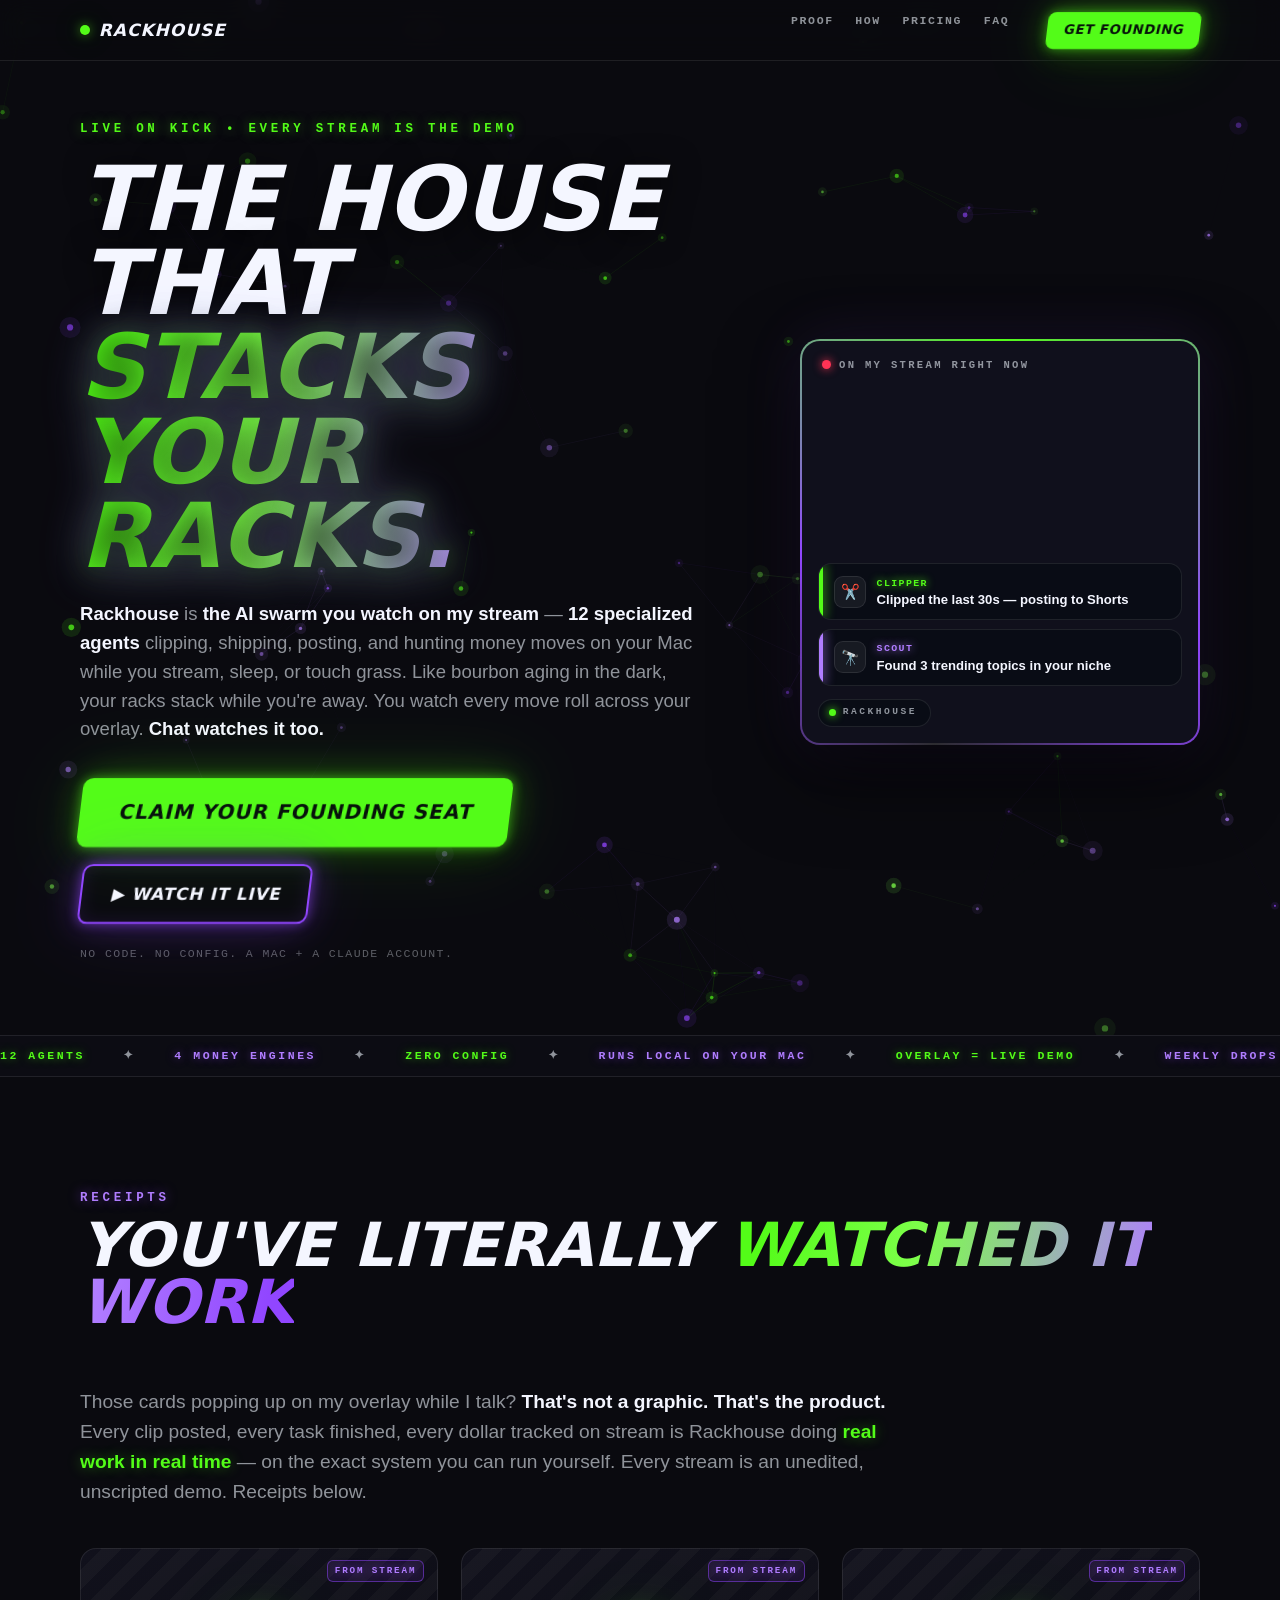
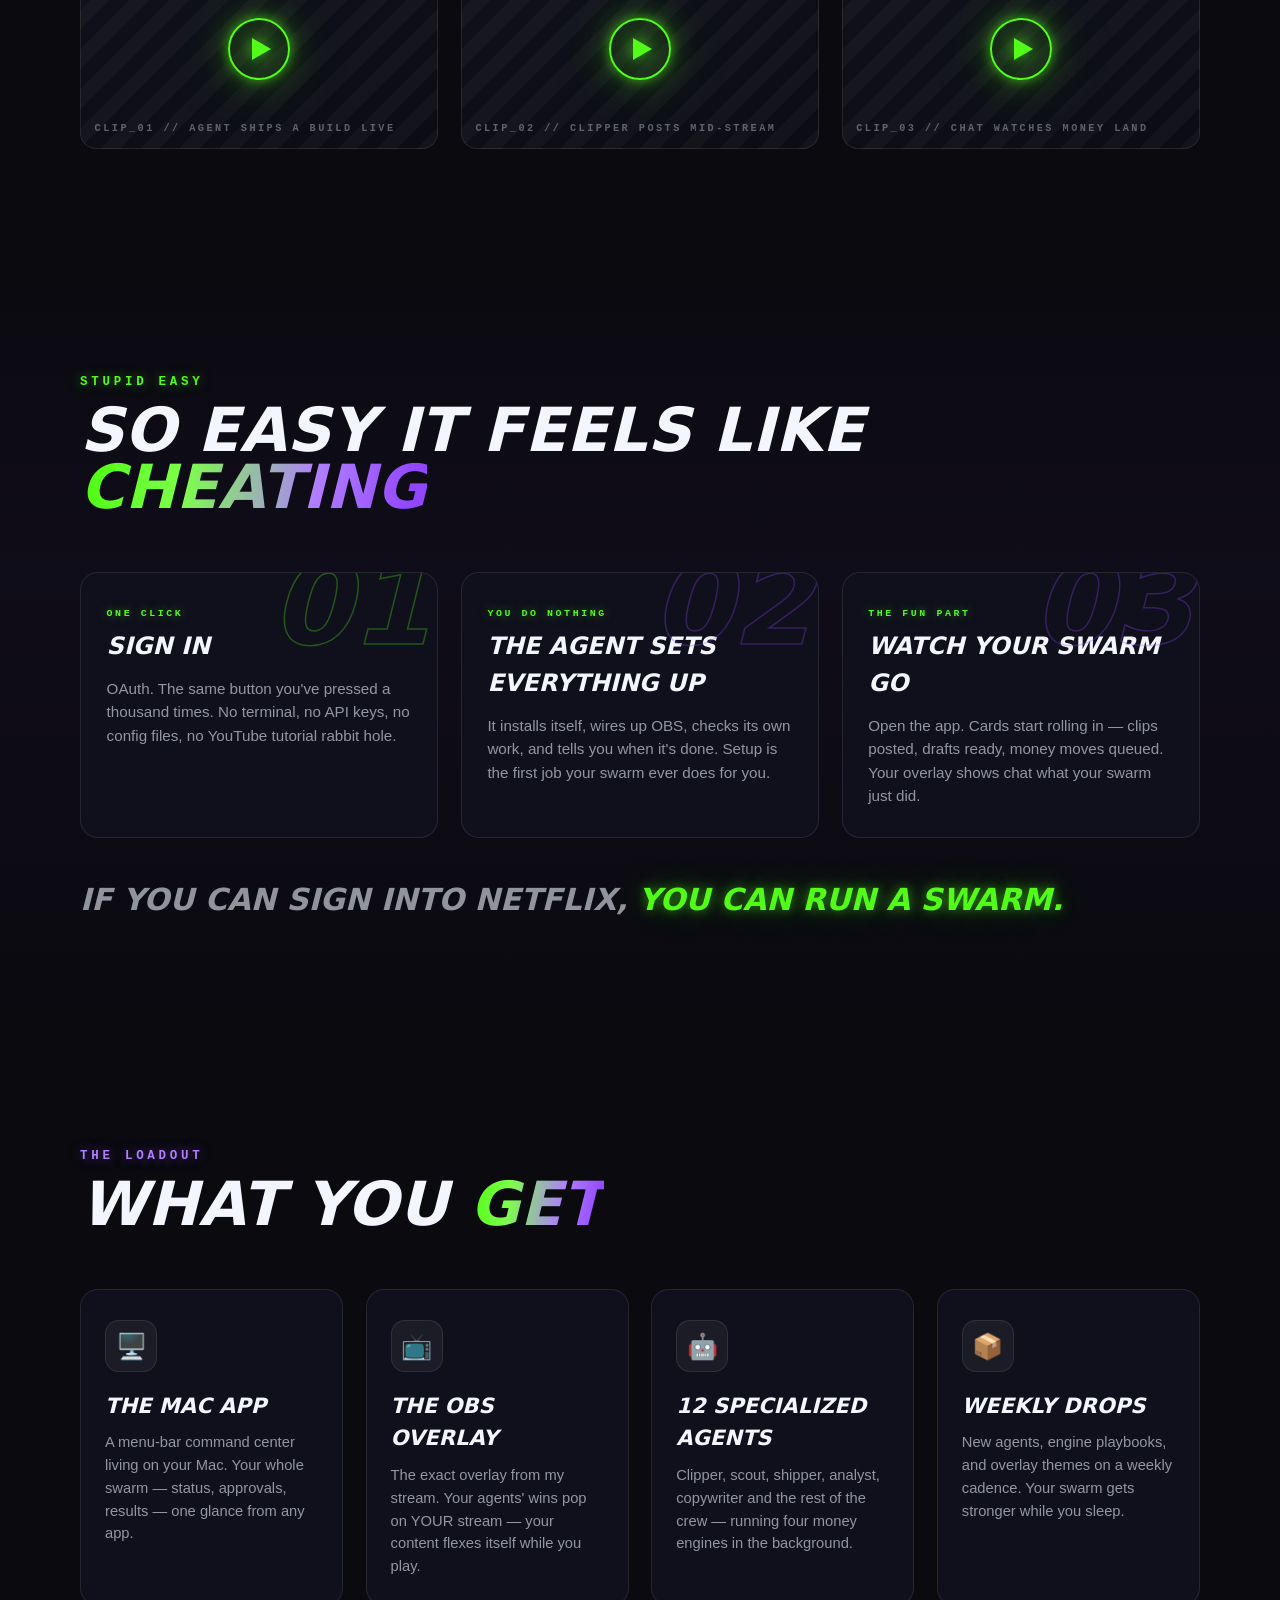
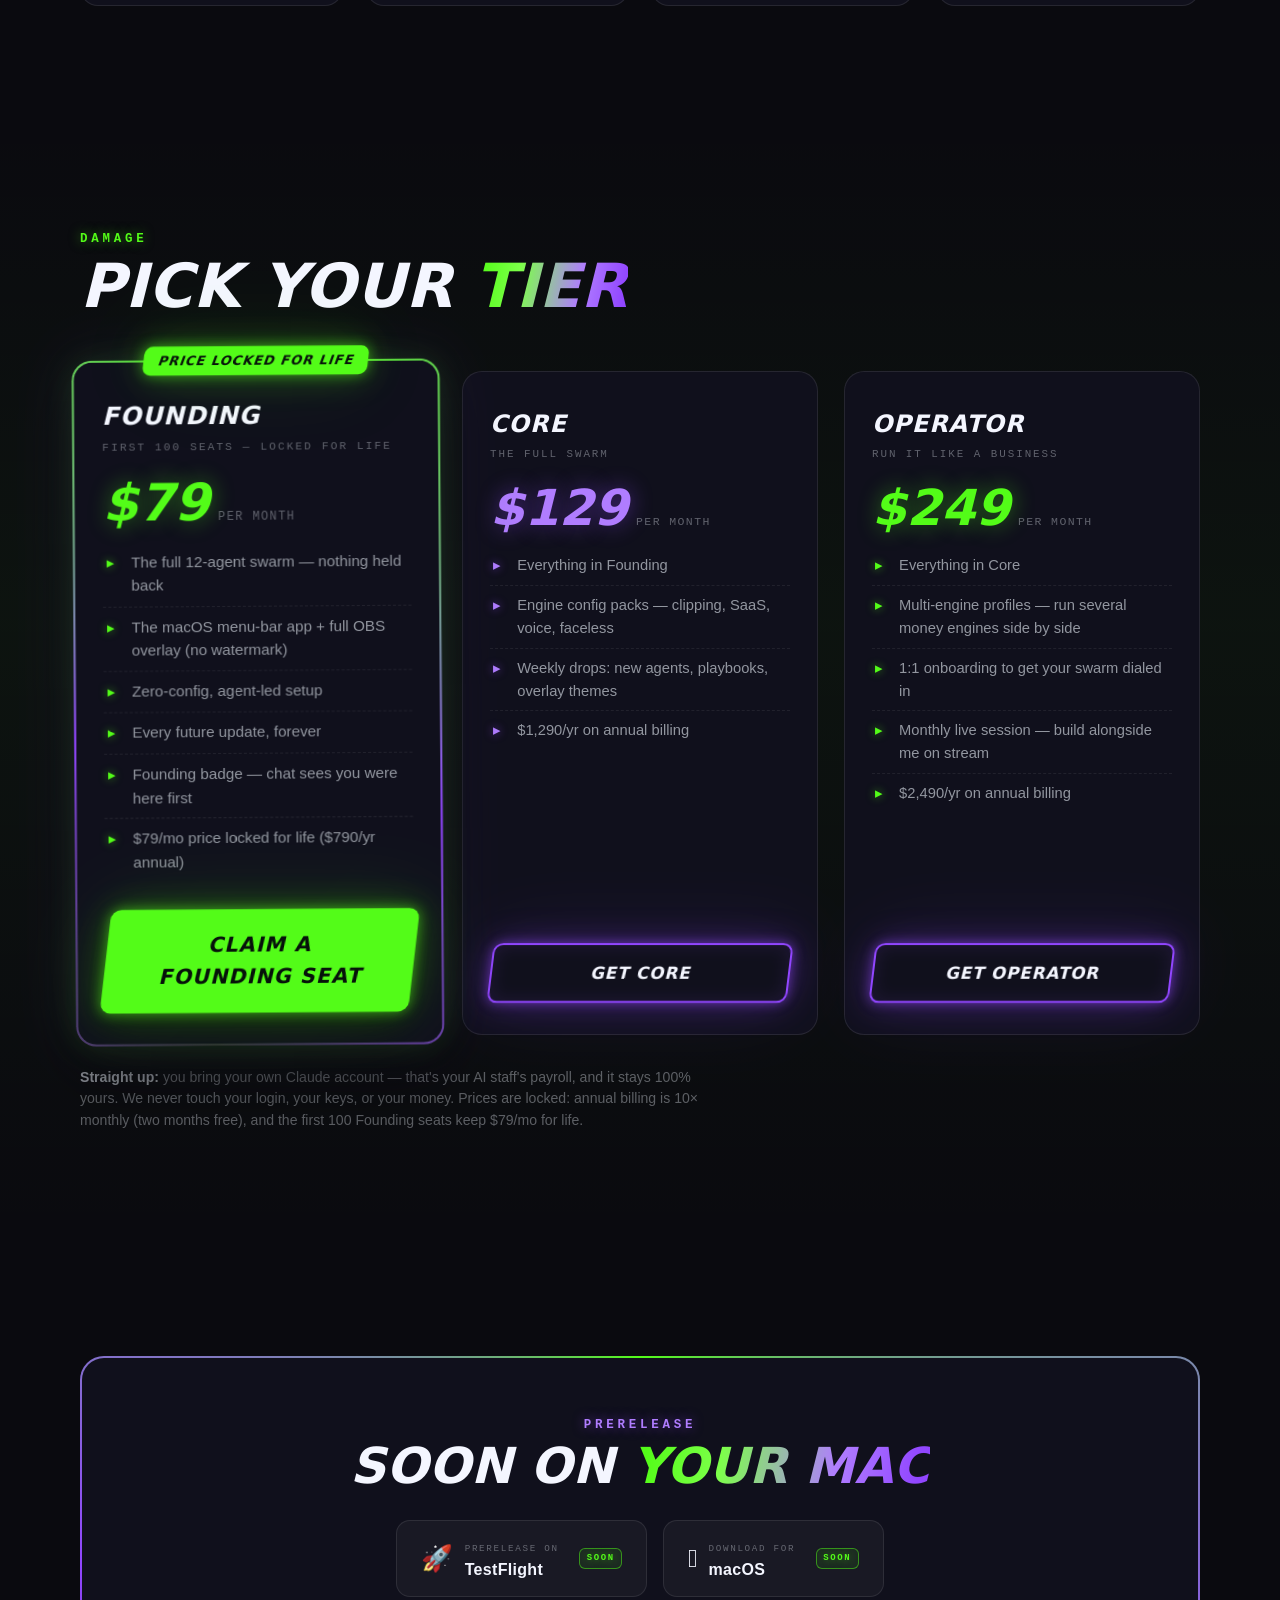
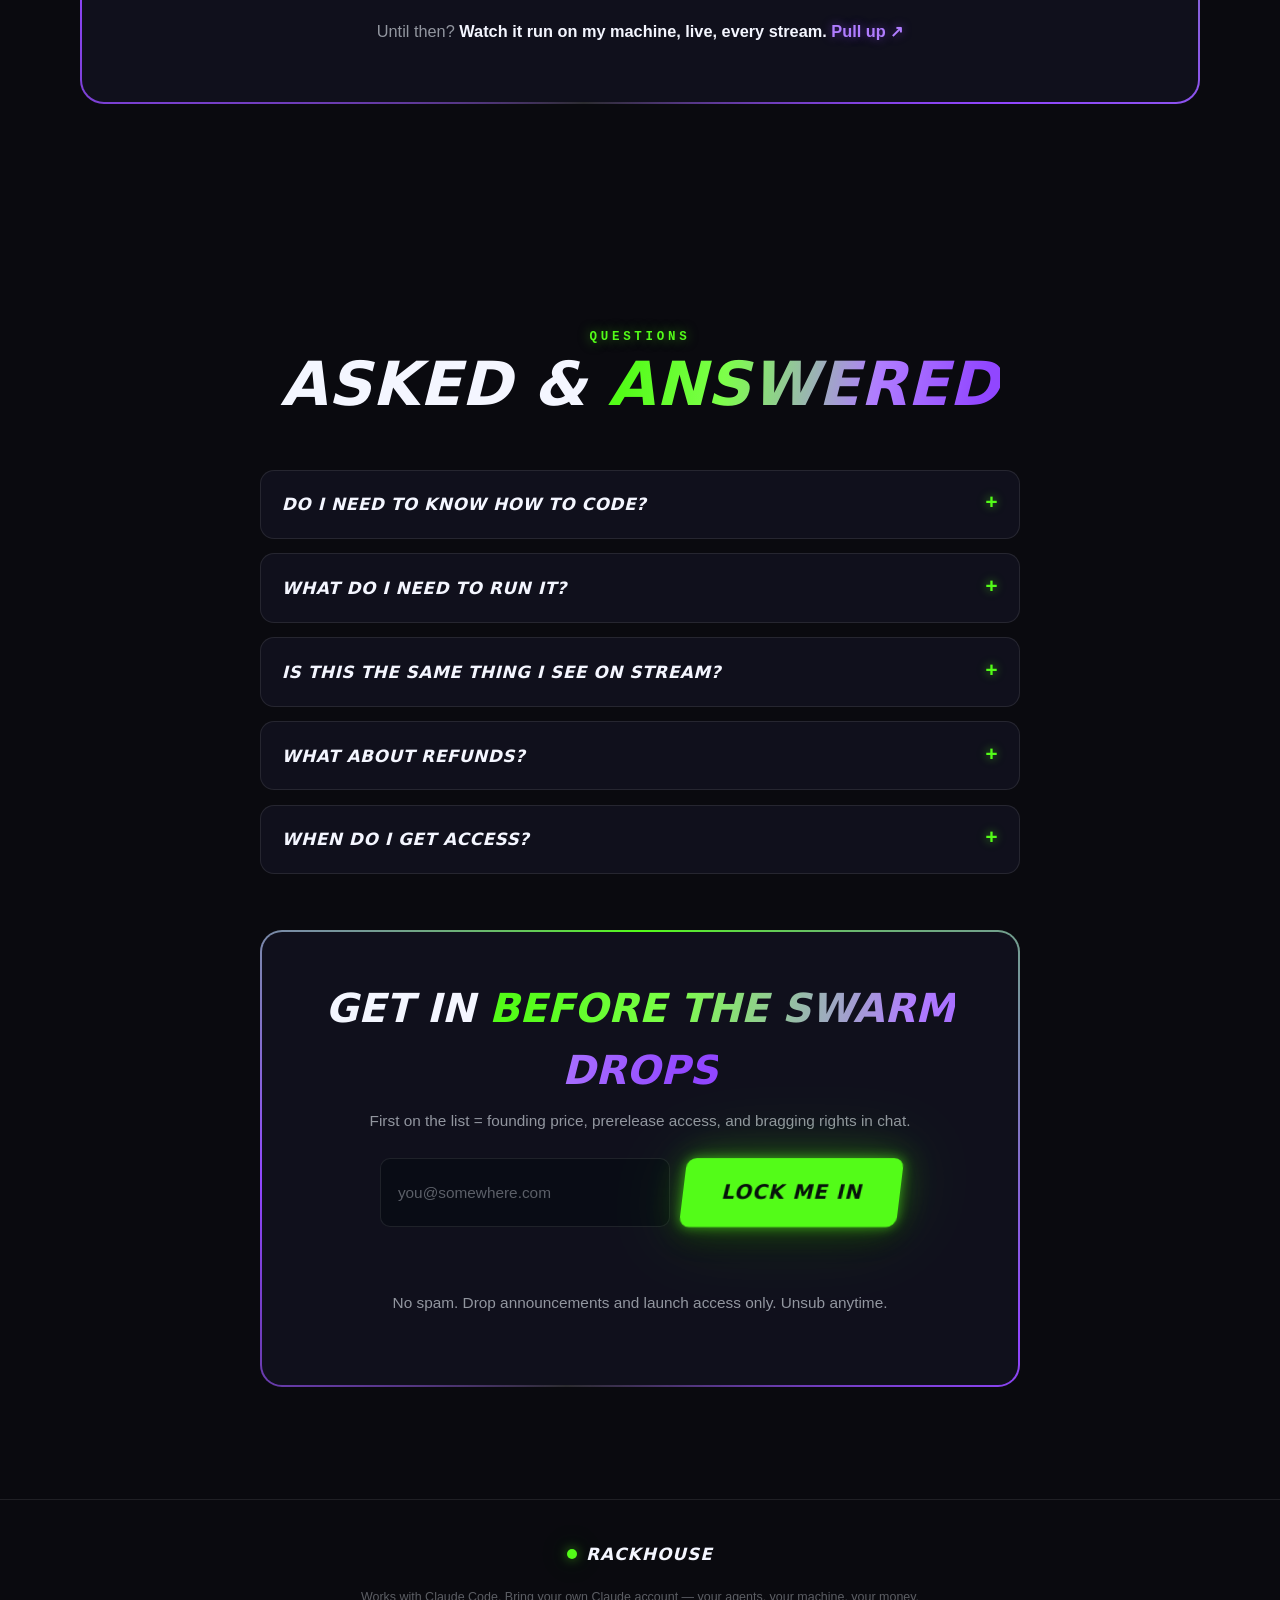
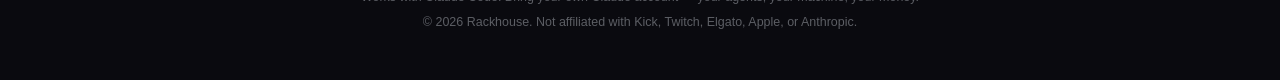
==== commit 7fc7e7c2: "fix: remove cropped tier banners from pricing cards (design-review miss) Full tier banners have thei" ====
--- a/index.html
+++ b/index.html
@@ -682,16 +682,6 @@
     transform: rotate(var(--tilt, 0deg));
     transition: transform .45s var(--overshoot), box-shadow .35s ease, border-color .35s ease;
   }
-  .tier .t-banner {
-    display: block;
-    width: calc(100% + 3.4rem);
-    margin: -2.1rem -1.7rem 1.3rem;
-    height: 116px;
-    object-fit: cover;
-    border-radius: 19px 19px 0 0;
-    border-bottom: 1px solid var(--line);
-  }
-  .tier.featured .t-banner { border-radius: 17px 17px 0 0; }
   .tier:hover { transform: rotate(0) translateY(-8px); box-shadow: 0 26px 56px rgba(0, 0, 0, .55); }
   .tier[data-accent="green"]:hover  { border-color: rgba(83, 252, 24, .5);  box-shadow: var(--glow-g), 0 26px 56px rgba(0,0,0,.55); }
   .tier[data-accent="purple"]:hover { border-color: rgba(145, 70, 255, .5); box-shadow: var(--glow-p), 0 26px 56px rgba(0,0,0,.55); }
@@ -1357,7 +1347,6 @@
       if (!t.featured) card.style.setProperty("--tilt", i === 0 ? "-.7deg" : ".7deg");
 
       let html = "";
-      if (t.image) html += '<img class="t-banner" src="' + t.image + '" alt="' + t.name + '" loading="lazy">';
       if (t.flag) html += '<span class="flag">' + t.flag + "</span>";
       html += '<div class="t-name">' + t.name + "</div>";
       html += '<div class="t-tag">' + t.tagline + "</div>";
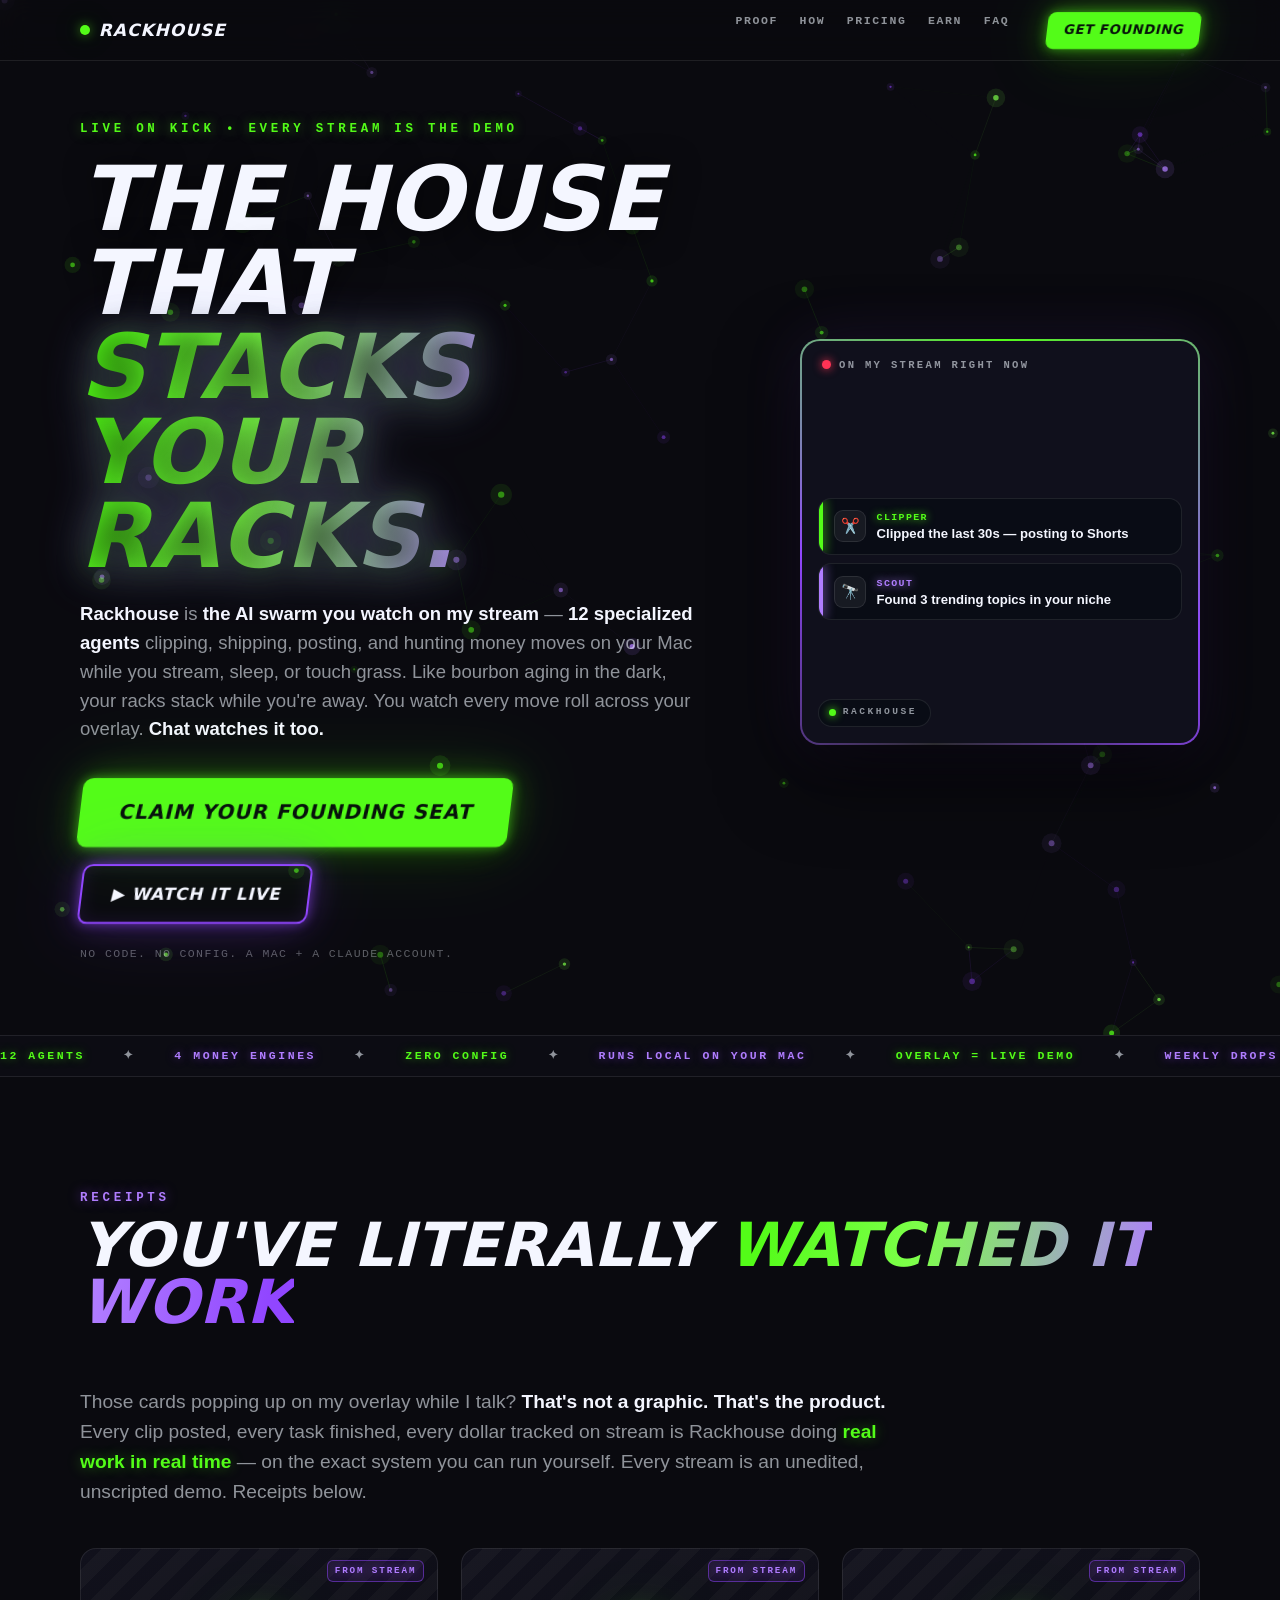
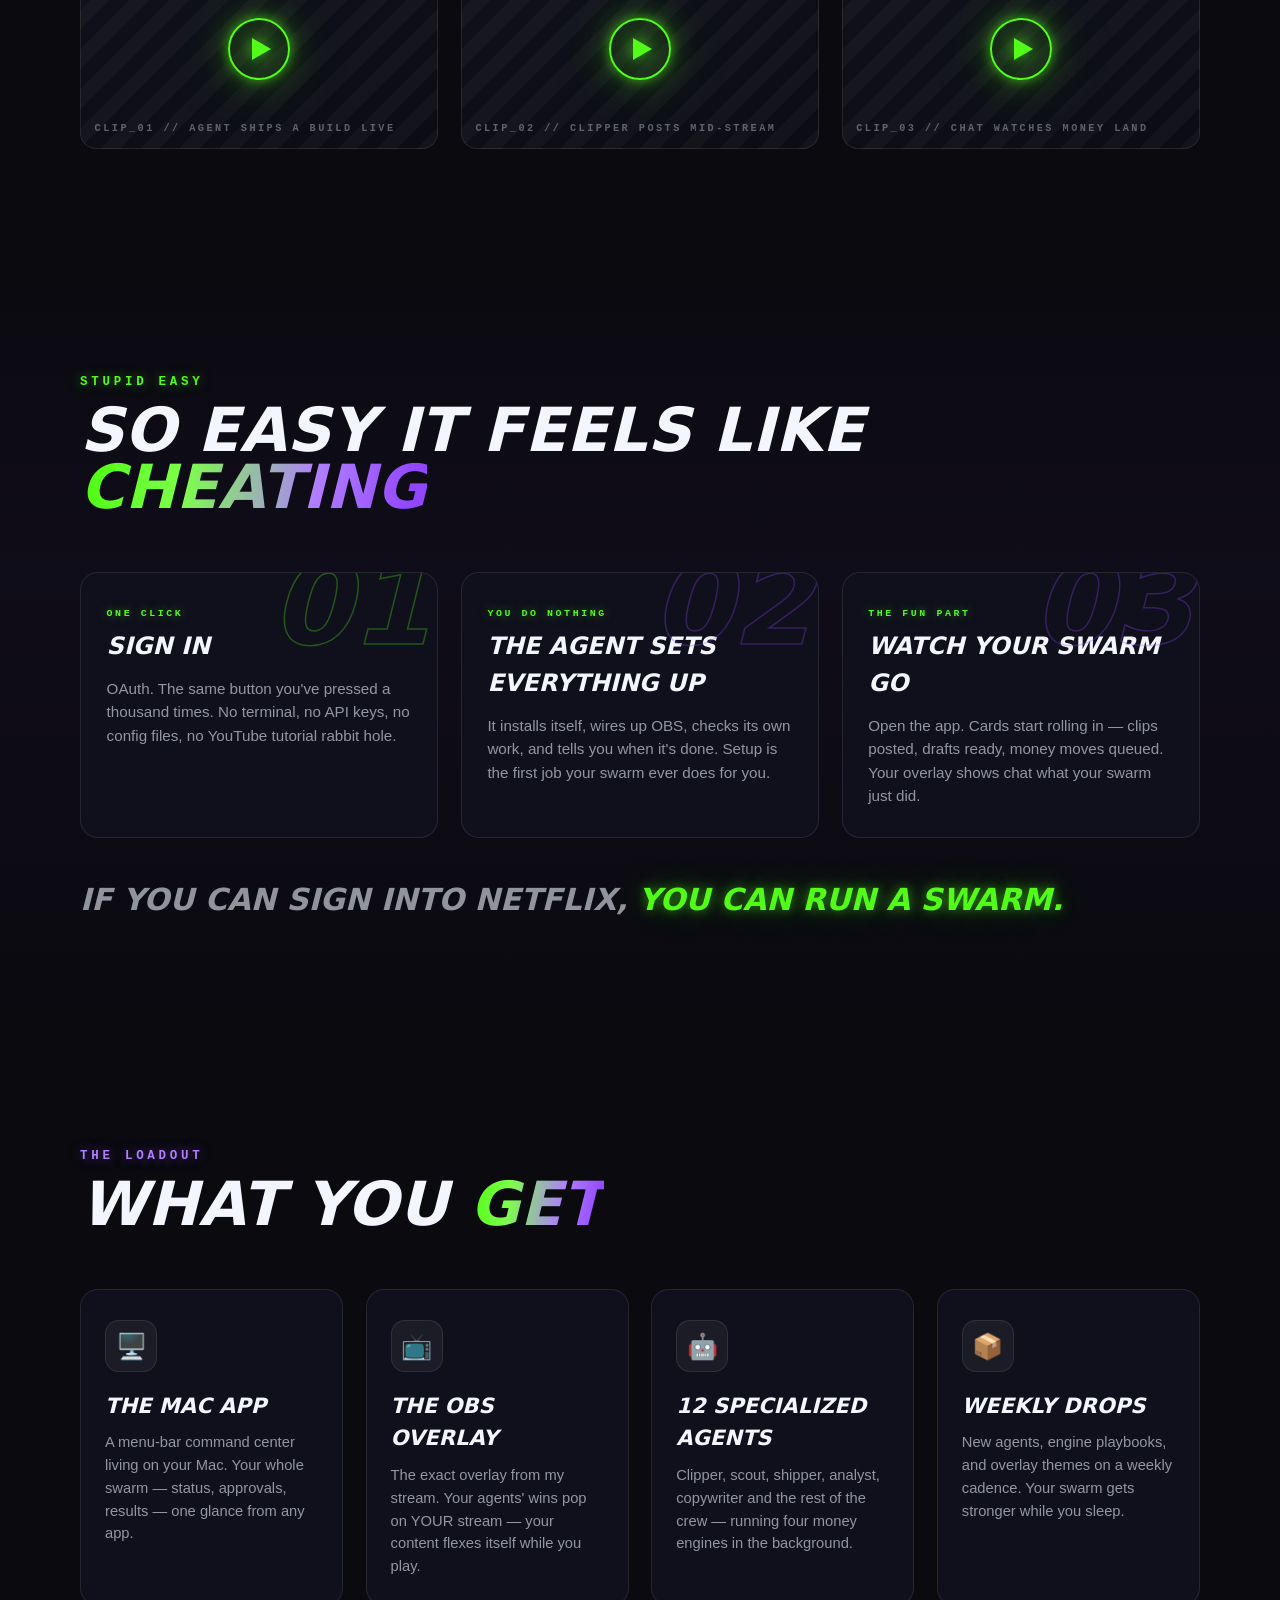
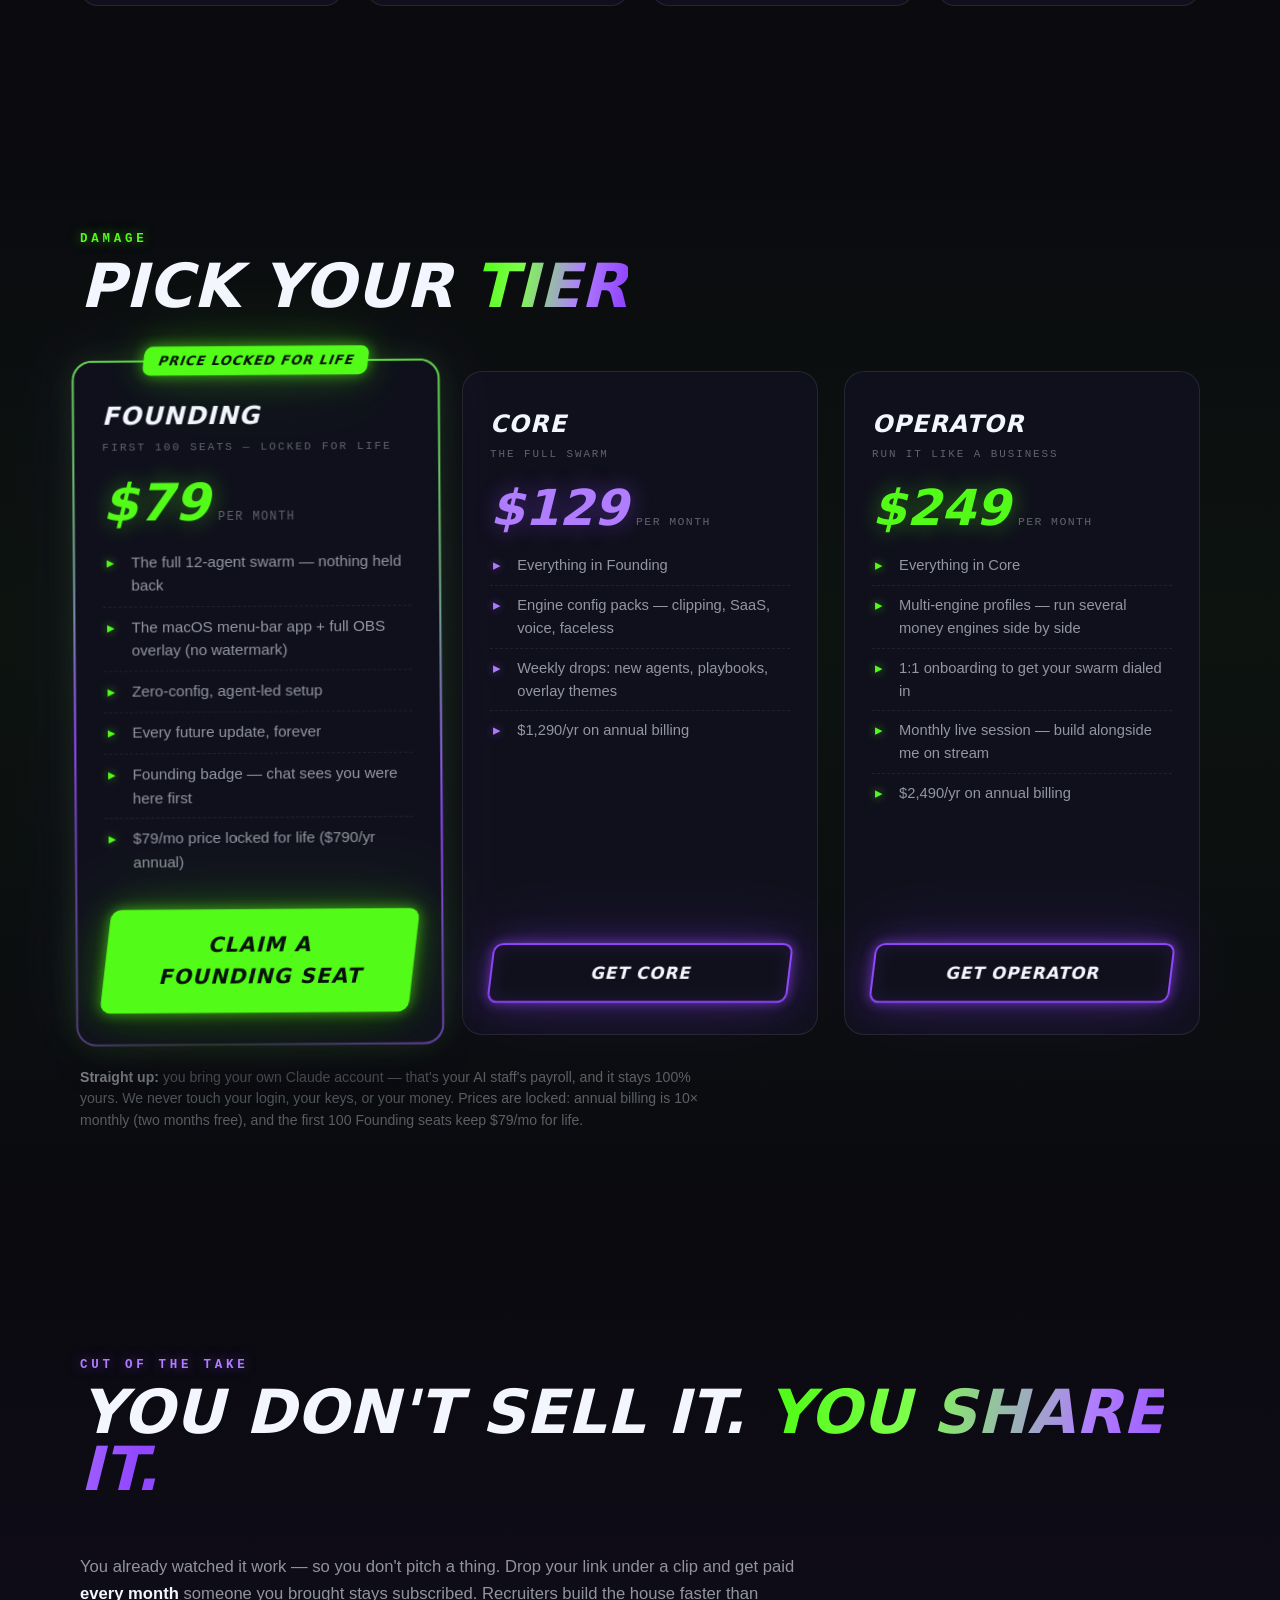
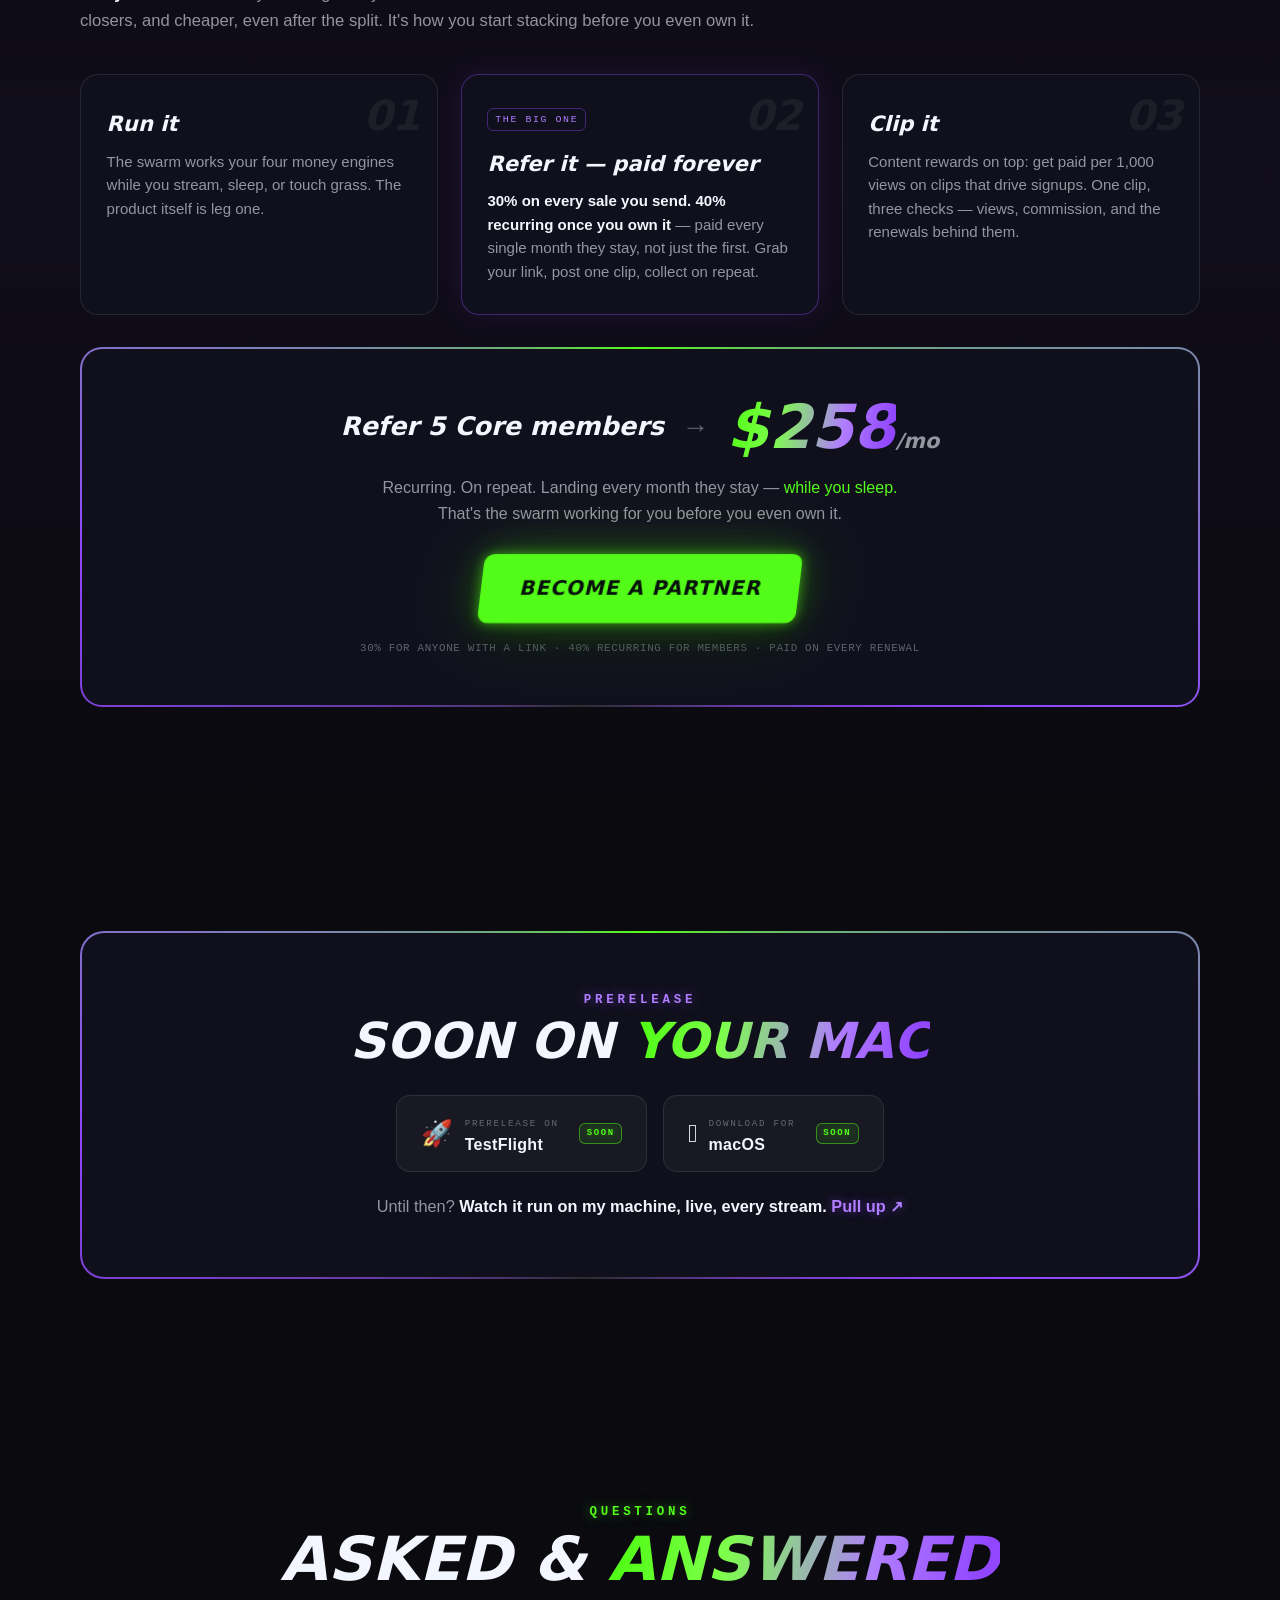
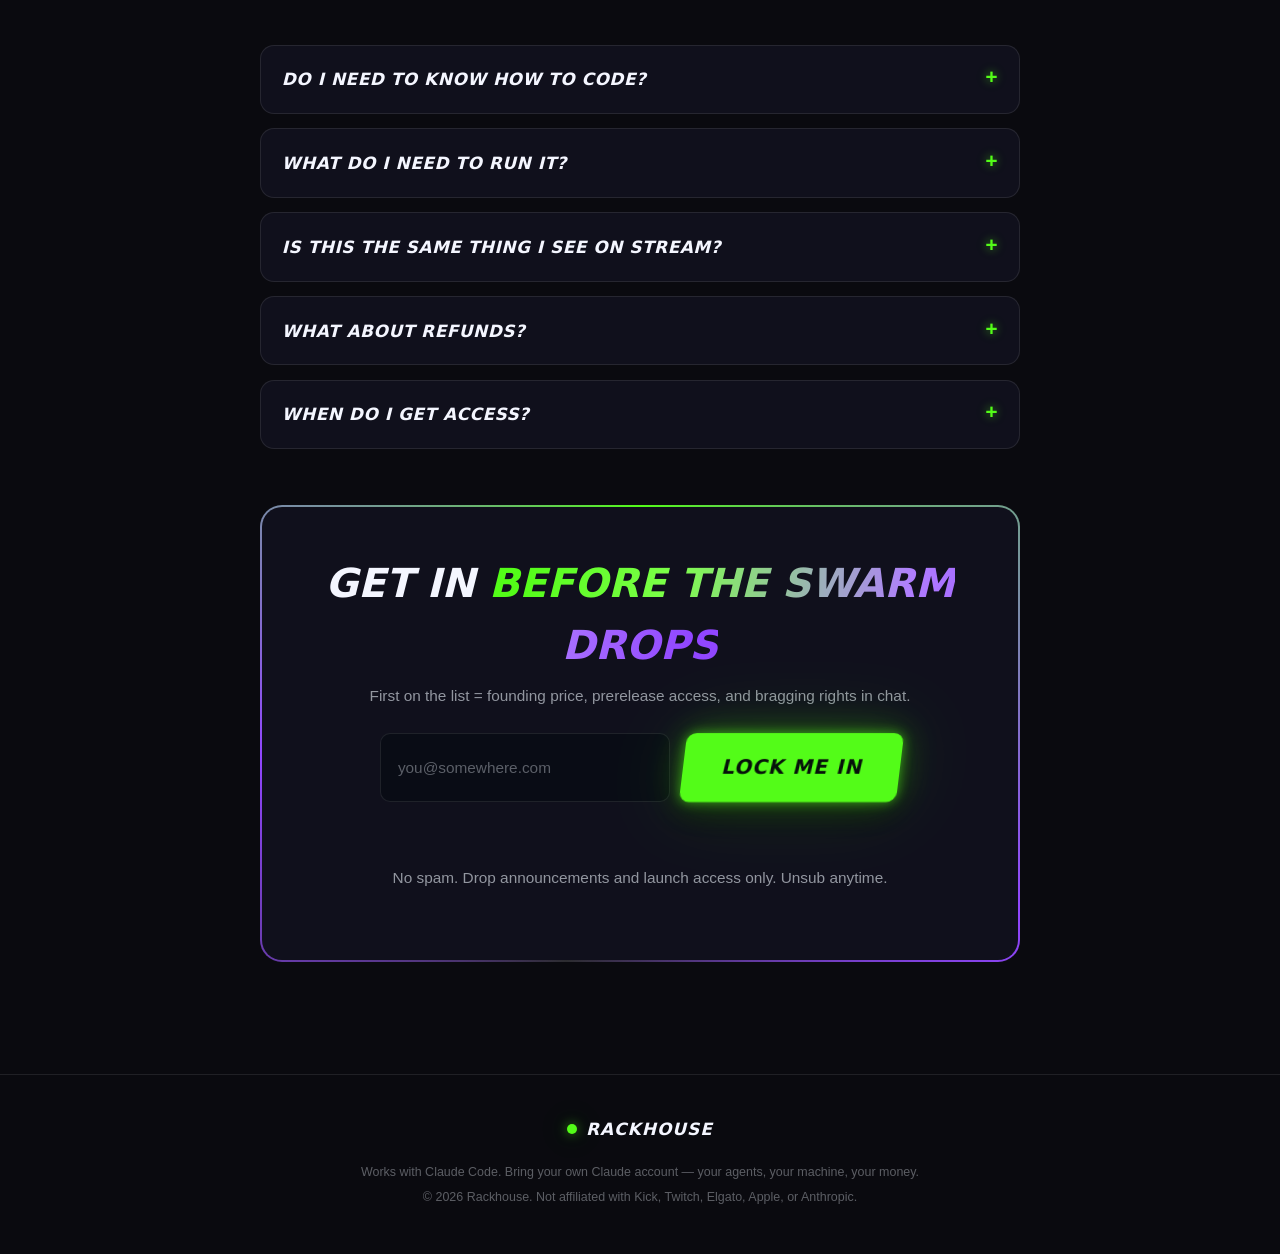
==== commit 438e3cf1: "feat: add Partner/Earn section — amplify the recruiting + affiliate leg 'You don't sell it, you shar" ====
--- a/index.html
+++ b/index.html
@@ -765,6 +765,32 @@
   }
   .price-note strong { color: var(--dim); }
 
+  /* ========== partners / earn ========== */
+  #partners { background: linear-gradient(180deg, transparent, rgba(145, 70, 255, .05) 45%, transparent); }
+  .sec-sub { color: var(--dim); max-width: 44em; margin: 1rem 0 0; font-size: 1.04rem; line-height: 1.62; }
+  .sec-sub b { color: var(--white); }
+  .earn-grid { display: grid; grid-template-columns: repeat(auto-fit, minmax(258px, 1fr)); gap: 1.4rem; margin: 2.4rem 0 2rem; }
+  .earn-card { position: relative; padding: 1.9rem 1.6rem; border-radius: 18px; background: var(--panel); border: 1px solid var(--line); overflow: hidden; transition: transform .4s var(--overshoot), border-color .3s ease, box-shadow .3s ease; }
+  .earn-card:hover { transform: translateY(-6px); }
+  .earn-card[data-accent="green"]:hover { border-color: rgba(83, 252, 24, .45); box-shadow: var(--glow-g); }
+  .earn-card[data-accent="purple"]:hover { border-color: rgba(145, 70, 255, .45); box-shadow: var(--glow-p); }
+  .earn-card.featured { border-color: rgba(145, 70, 255, .38); box-shadow: 0 0 28px rgba(145, 70, 255, .1); }
+  .earn-num { position: absolute; top: .6rem; right: 1.1rem; font-family: var(--display); font-style: italic; font-weight: 900; font-size: 2.6rem; color: rgba(255, 255, 255, .06); letter-spacing: -.02em; }
+  .earn-tag { display: inline-block; font-family: var(--mono); font-size: .62rem; letter-spacing: .16em; text-transform: uppercase; color: var(--purple-l); border: 1px solid rgba(145, 70, 255, .4); border-radius: 6px; padding: .28em .7em; margin-bottom: .85rem; }
+  .earn-card h3 { font-family: var(--display); font-style: italic; font-weight: 800; font-size: 1.32rem; margin: .2rem 0 .55rem; }
+  .earn-card p { color: var(--dim); font-size: .94rem; line-height: 1.56; }
+  .earn-card b { color: var(--white); }
+  .money-math { text-align: center; padding: clamp(2rem, 5vw, 3rem) 1.8rem; border-radius: 22px; }
+  .mm-line { display: flex; align-items: center; justify-content: center; gap: 1.1rem; flex-wrap: wrap; }
+  .mm-label { font-family: var(--display); font-style: italic; font-weight: 800; font-size: clamp(1.2rem, 3vw, 1.6rem); }
+  .mm-arrow { color: var(--dimmer); font-size: 1.7rem; }
+  .mm-amount { font-family: var(--display); font-style: italic; font-weight: 900; line-height: 1; }
+  .mm-amount .grad-text { font-size: clamp(2.8rem, 8vw, 3.8rem); }
+  .mm-per { font-size: 1.3rem; color: var(--dim); }
+  .mm-note { color: var(--dim); max-width: 34em; margin: 1.1rem auto 1.7rem; line-height: 1.6; }
+  .mm-note em { color: var(--green); font-style: normal; }
+  .mm-fine { margin-top: 1.1rem; font-family: var(--mono); font-size: .68rem; letter-spacing: .06em; text-transform: uppercase; color: var(--dimmer); }
+
   /* ========== prerelease ========== */
   #prerelease .pre-inner {
     padding: clamp(2.2rem, 6vw, 3.6rem);
@@ -972,6 +998,7 @@
         <a href="#proof">Proof</a>
         <a href="#how">How</a>
         <a href="#pricing">Pricing</a>
+        <a href="#partners">Earn</a>
         <a href="#faq">FAQ</a>
         <a class="btn btn-primary btn-sm nav-cta" href="https://whop.com/rackhouse-ff71/rackhouse-founding" target="_blank" rel="noopener"><span>Get Founding</span></a>
       </div>
@@ -1138,6 +1165,47 @@
         <strong>Straight up:</strong> you bring your own Claude account — that's your AI staff's payroll, and it stays 100% yours.
         We never touch your login, your keys, or your money. Prices are locked: annual billing is 10&times; monthly (two months free), and the first 100 Founding seats keep $79/mo for life.
       </p>
+    </div>
+  </section>
+
+  <!-- ================= 5b. PARTNER / EARN ================= -->
+  <section id="partners">
+    <div class="wrap">
+      <div class="sec-head reveal">
+        <p class="eyebrow purple">Cut of the take</p>
+        <h2 class="display">You don't sell it. <span class="grad-text">You share it.</span></h2>
+      </div>
+      <p class="sec-sub reveal">You already watched it work &mdash; so you don't pitch a thing. Drop your link under a clip and get paid <b>every month</b> someone you brought stays subscribed. Recruiters build the house faster than closers, and cheaper, even after the split. It's how you start stacking before you even own it.</p>
+
+      <div class="earn-grid">
+        <div class="earn-card reveal" data-accent="green">
+          <span class="earn-num" aria-hidden="true">01</span>
+          <h3>Run it</h3>
+          <p>The swarm works your four money engines while you stream, sleep, or touch grass. The product itself is leg one.</p>
+        </div>
+        <div class="earn-card reveal featured" data-accent="purple" style="--d:.08s">
+          <span class="earn-tag">The big one</span>
+          <span class="earn-num" aria-hidden="true">02</span>
+          <h3>Refer it &mdash; paid forever</h3>
+          <p><b>30% on every sale you send. 40% recurring once you own it</b> &mdash; paid every single month they stay, not just the first. Grab your link, post one clip, collect on repeat.</p>
+        </div>
+        <div class="earn-card reveal" data-accent="green" style="--d:.16s">
+          <span class="earn-num" aria-hidden="true">03</span>
+          <h3>Clip it</h3>
+          <p>Content rewards on top: get paid per 1,000 views on clips that drive signups. One clip, three checks &mdash; views, commission, and the renewals behind them.</p>
+        </div>
+      </div>
+
+      <div class="money-math gborder reveal">
+        <div class="mm-line">
+          <span class="mm-label">Refer 5 Core members</span>
+          <span class="mm-arrow" aria-hidden="true">&rarr;</span>
+          <span class="mm-amount"><span class="grad-text">$258</span><span class="mm-per">/mo</span></span>
+        </div>
+        <p class="mm-note">Recurring. On repeat. Landing every month they stay &mdash; <em>while you sleep.</em> That's the swarm working for you before you even own it.</p>
+        <a class="btn btn-primary" href="https://whop.com/rackhouse-ff71/" target="_blank" rel="noopener"><span>Become a partner</span></a>
+        <p class="mm-fine">30% for anyone with a link &middot; 40% recurring for members &middot; paid on every renewal</p>
+      </div>
     </div>
   </section>
 
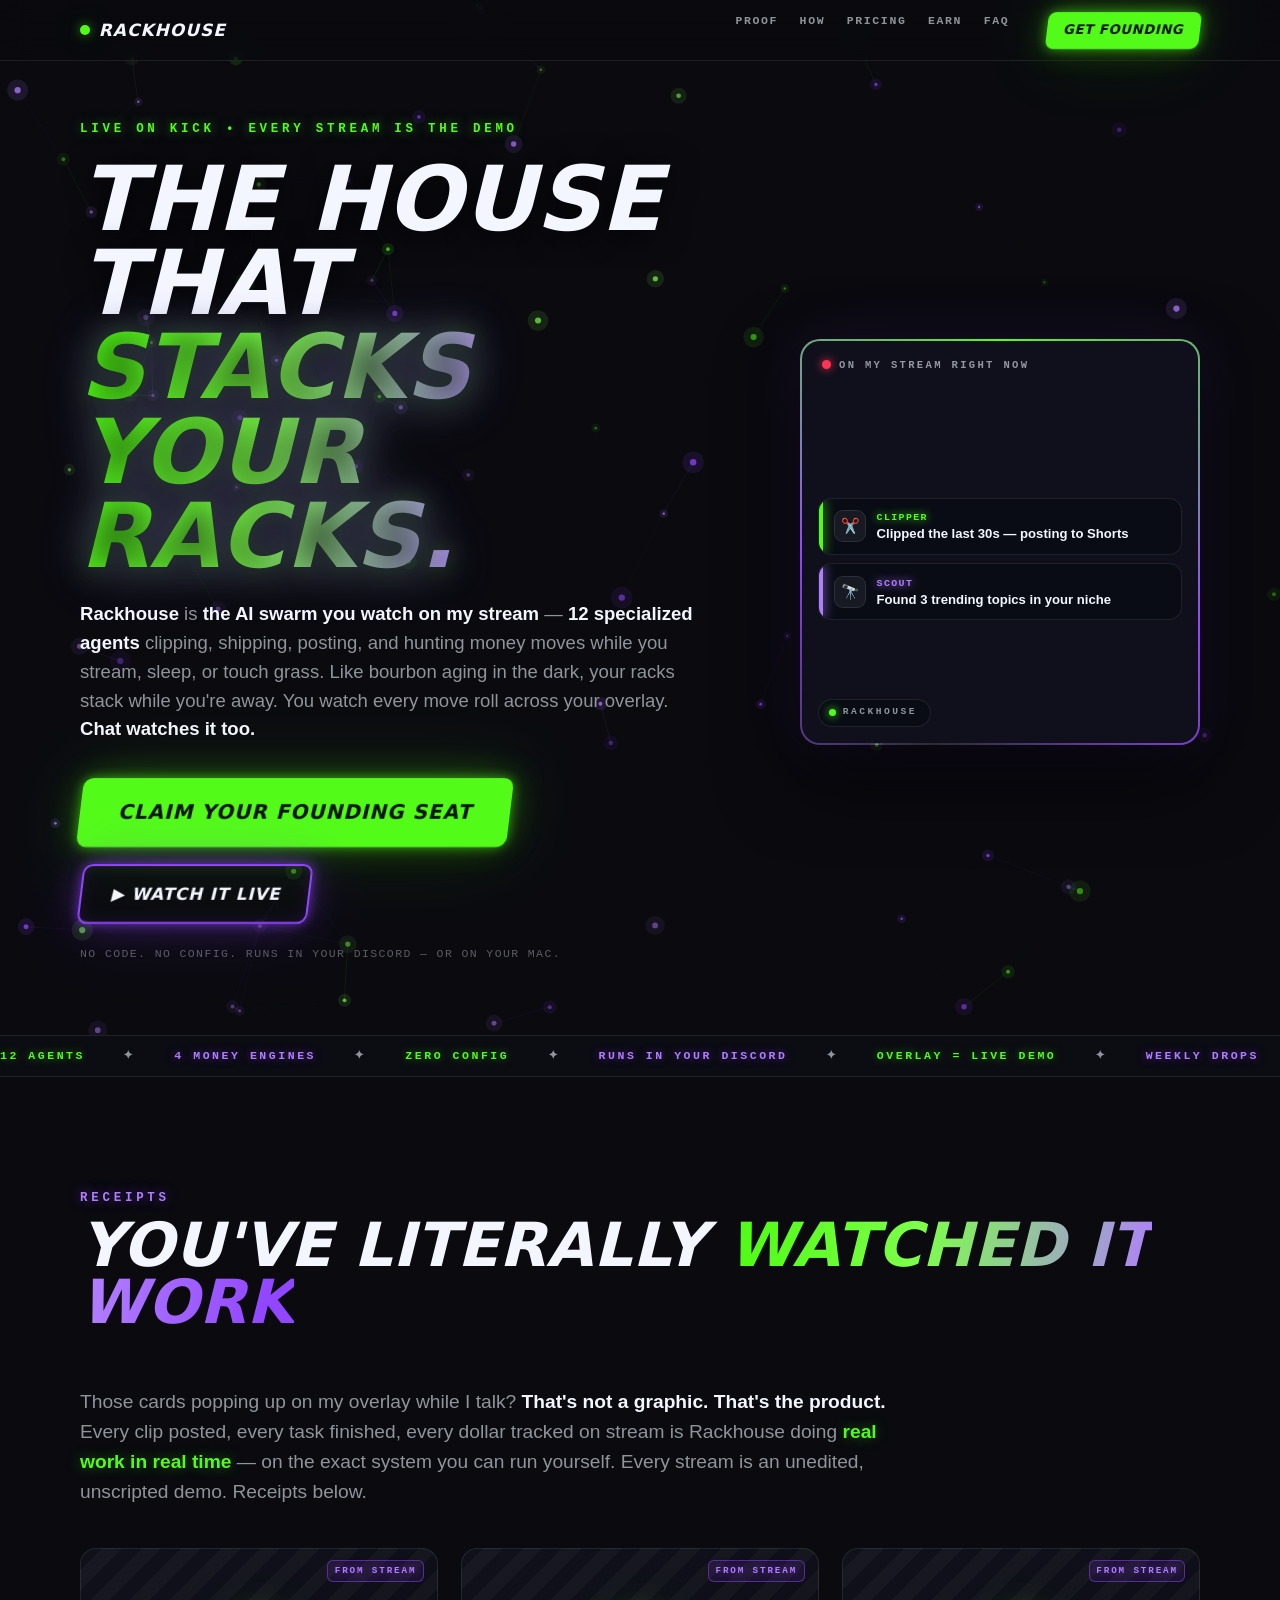
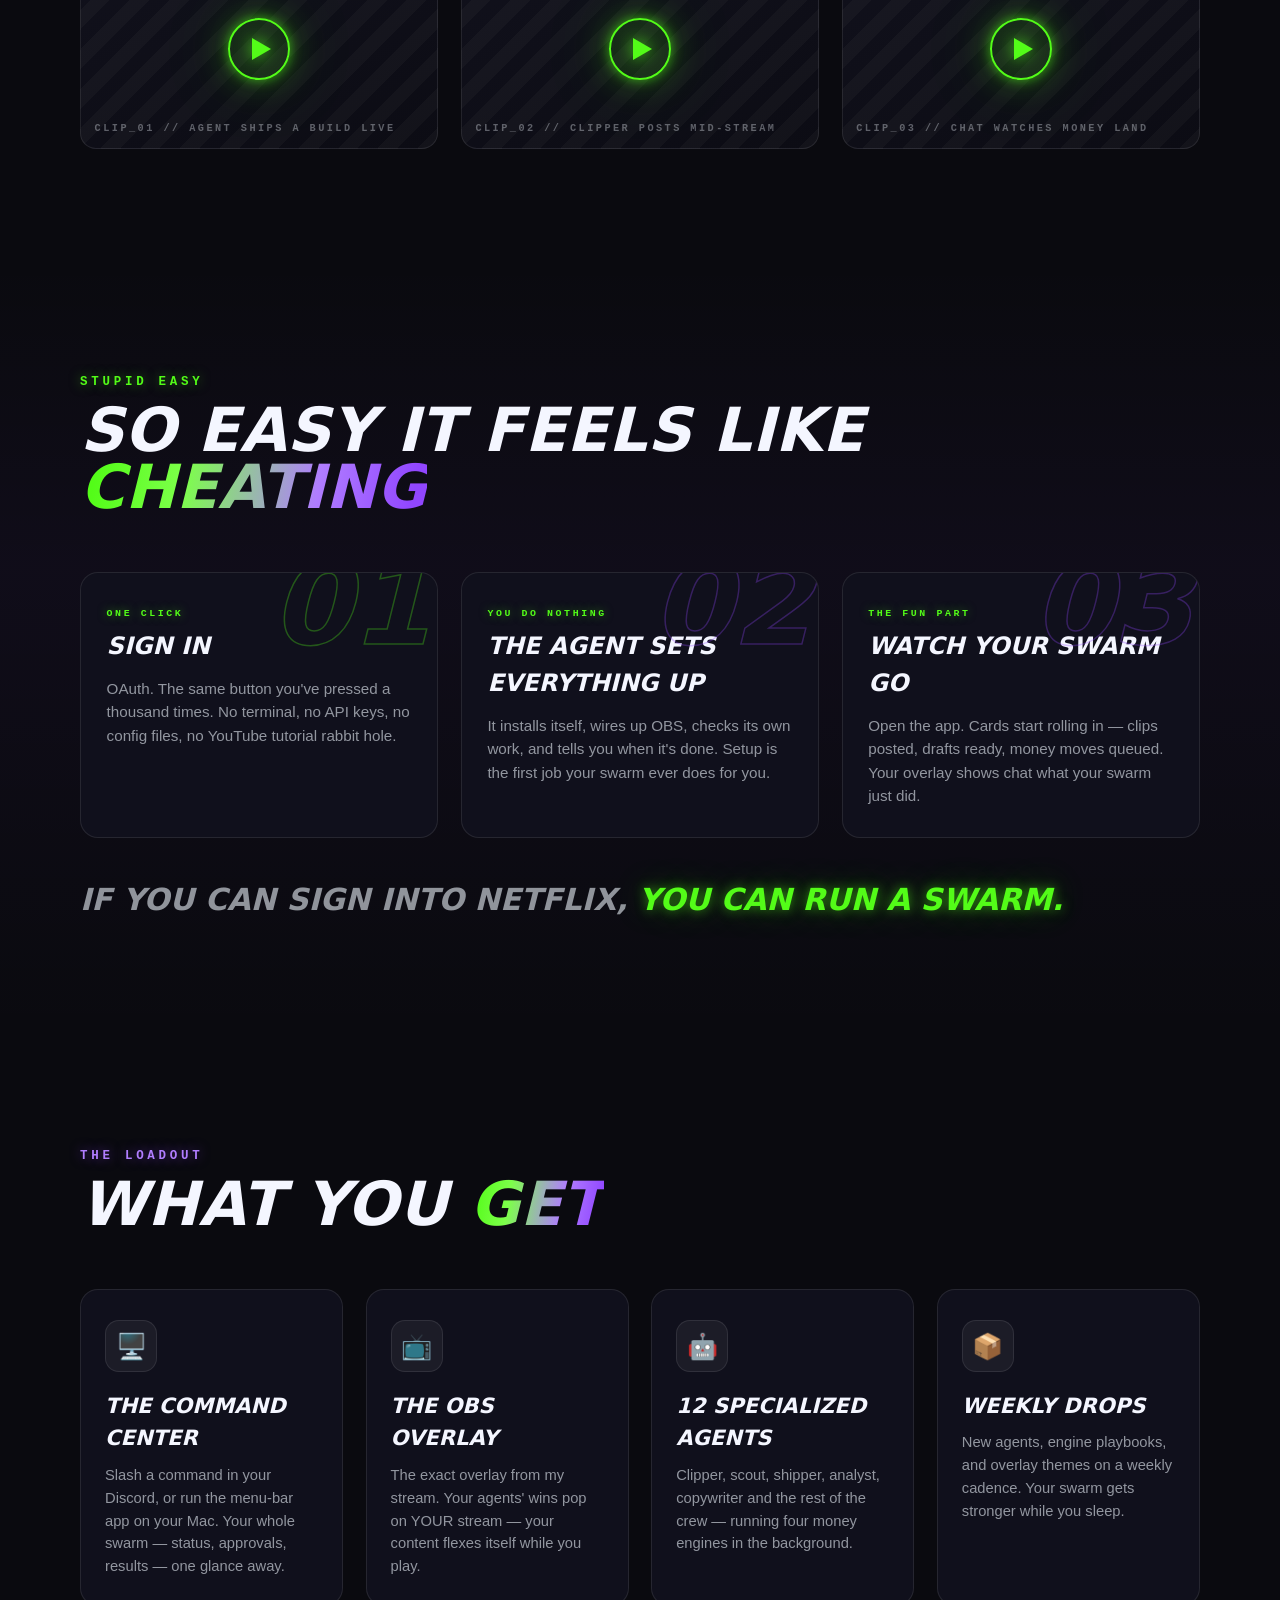
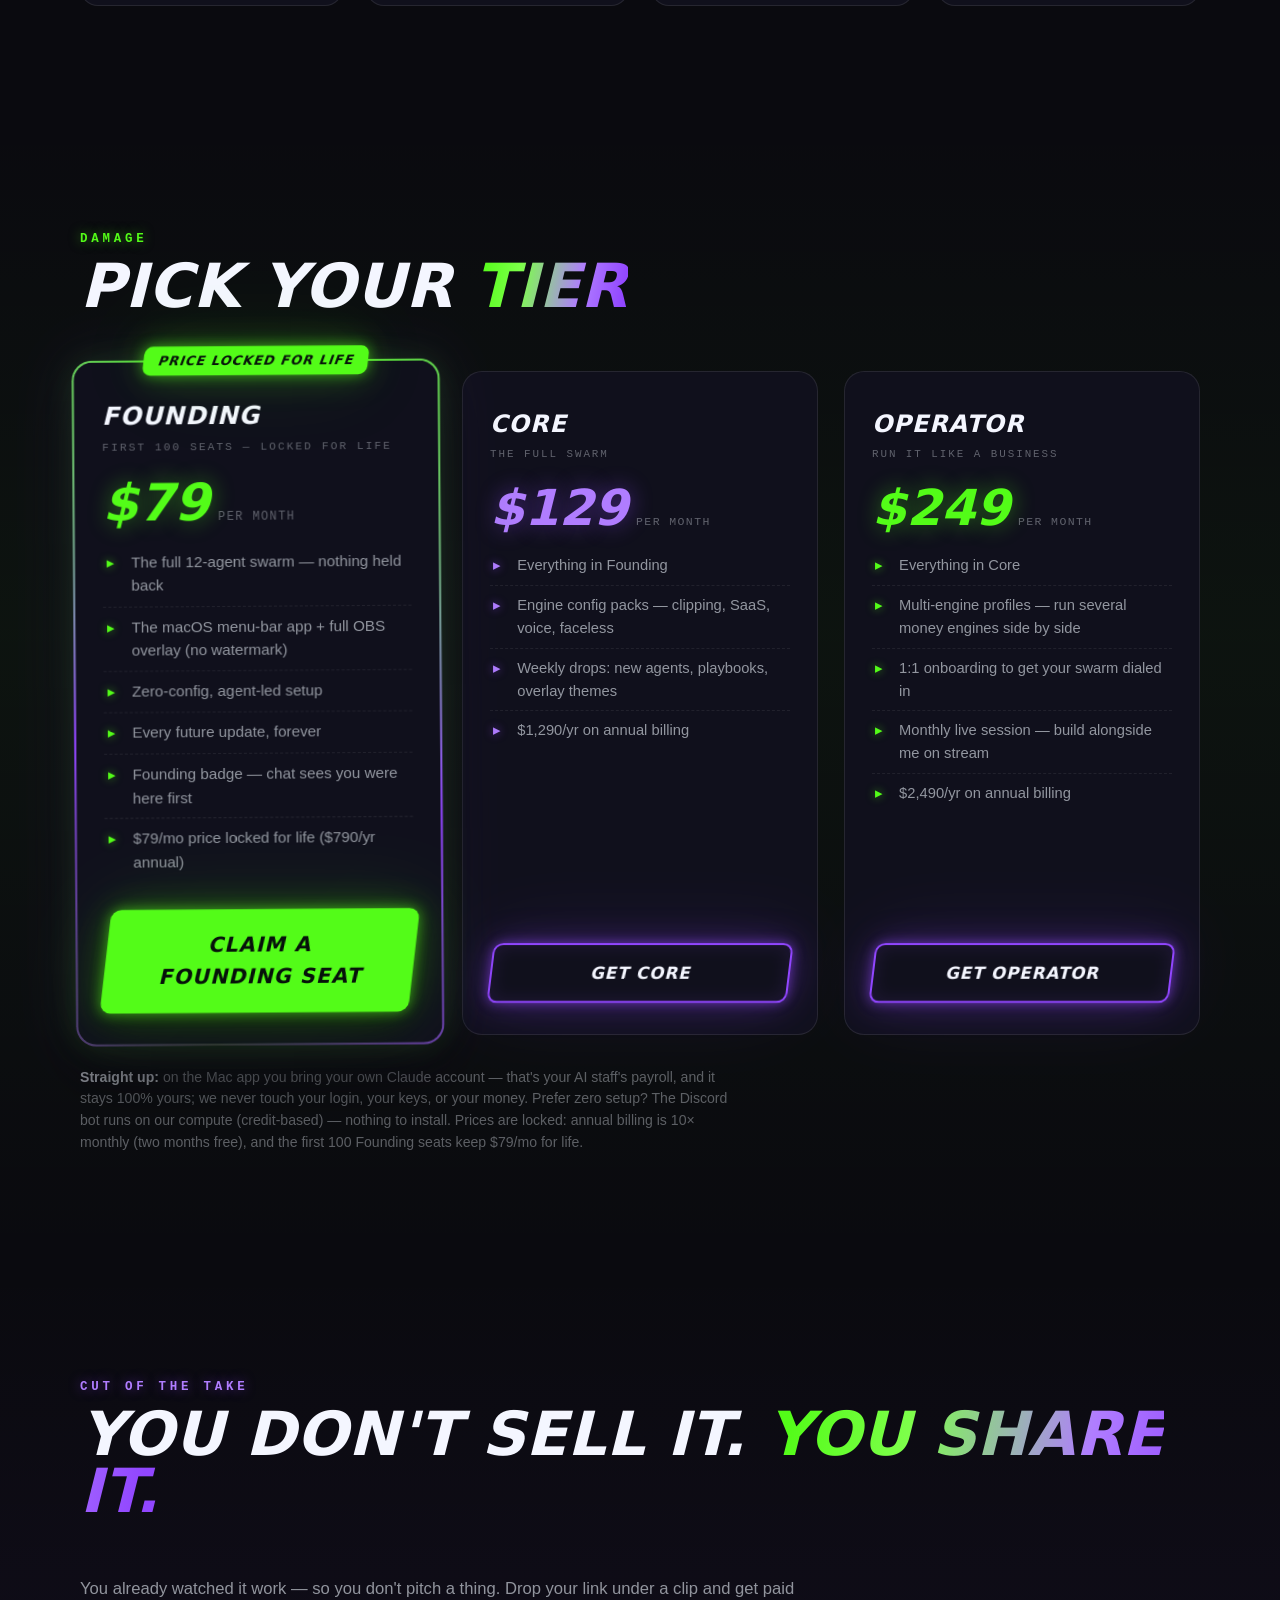
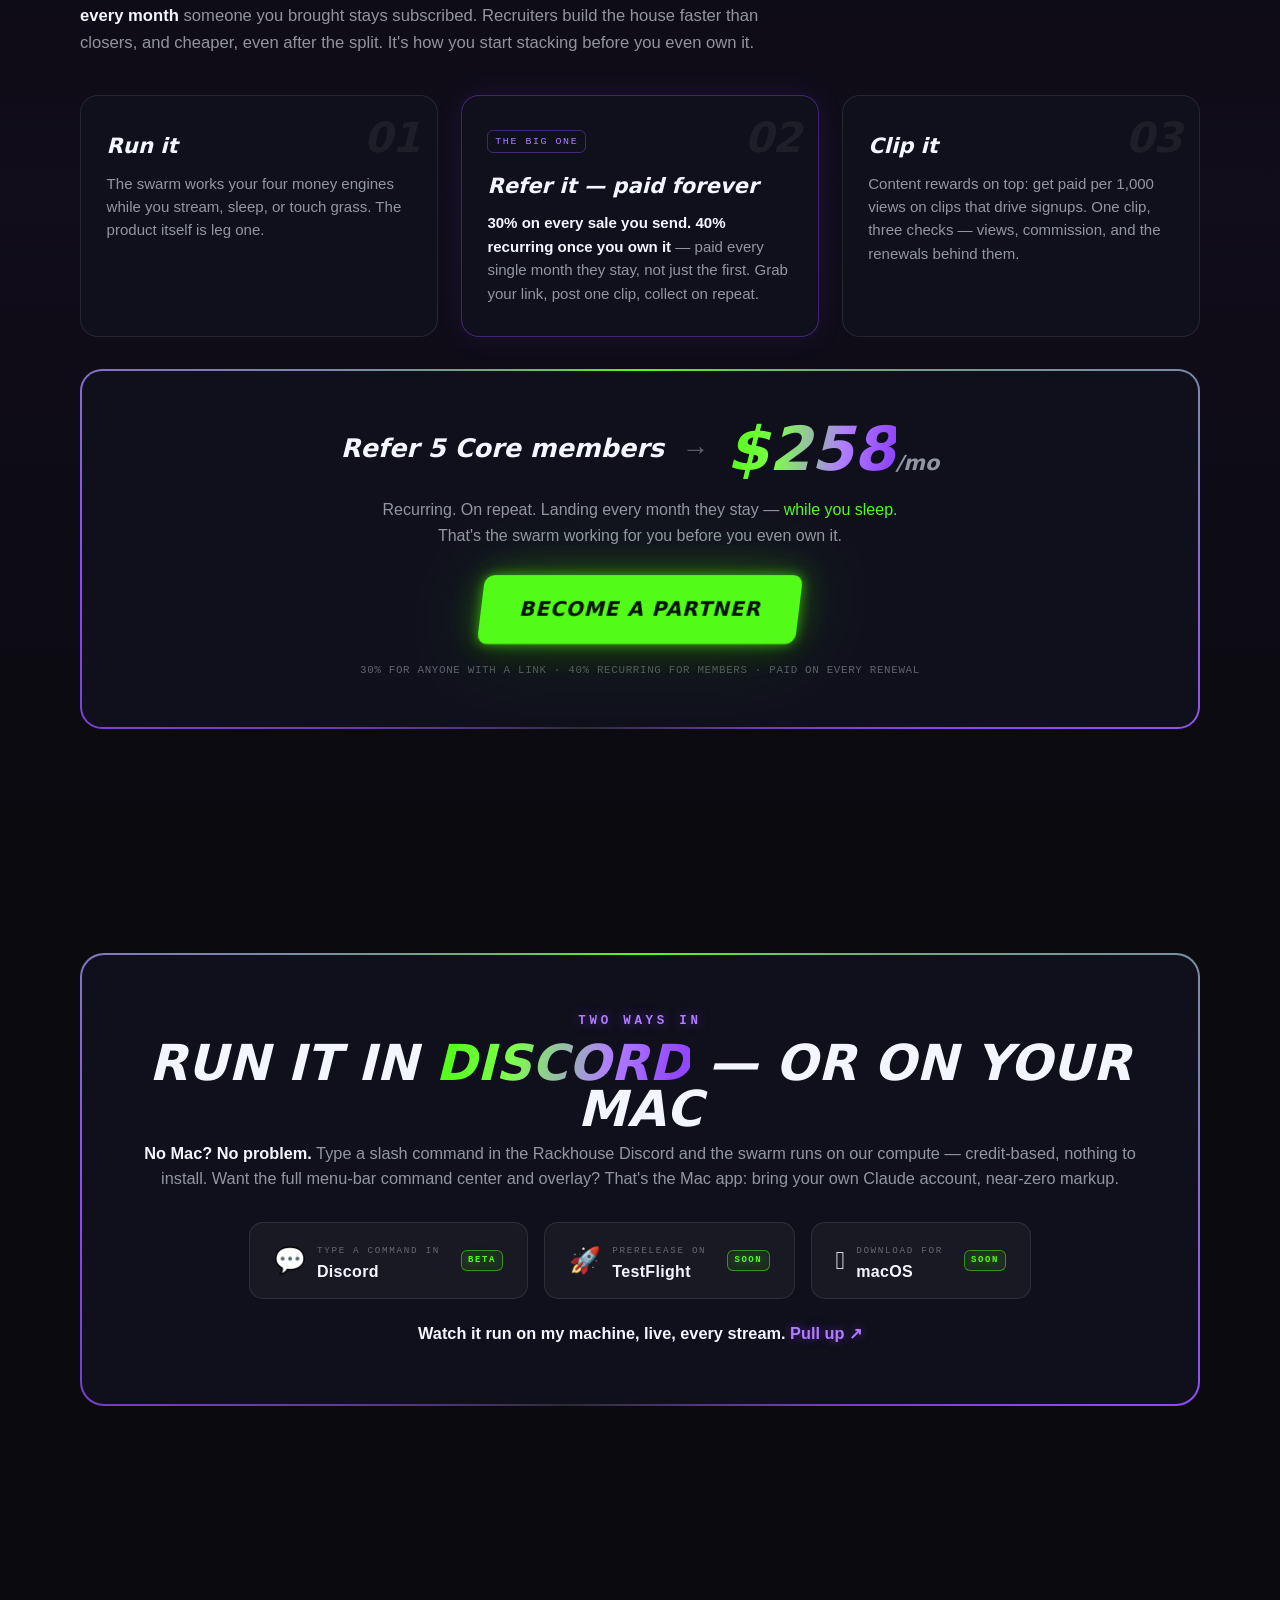
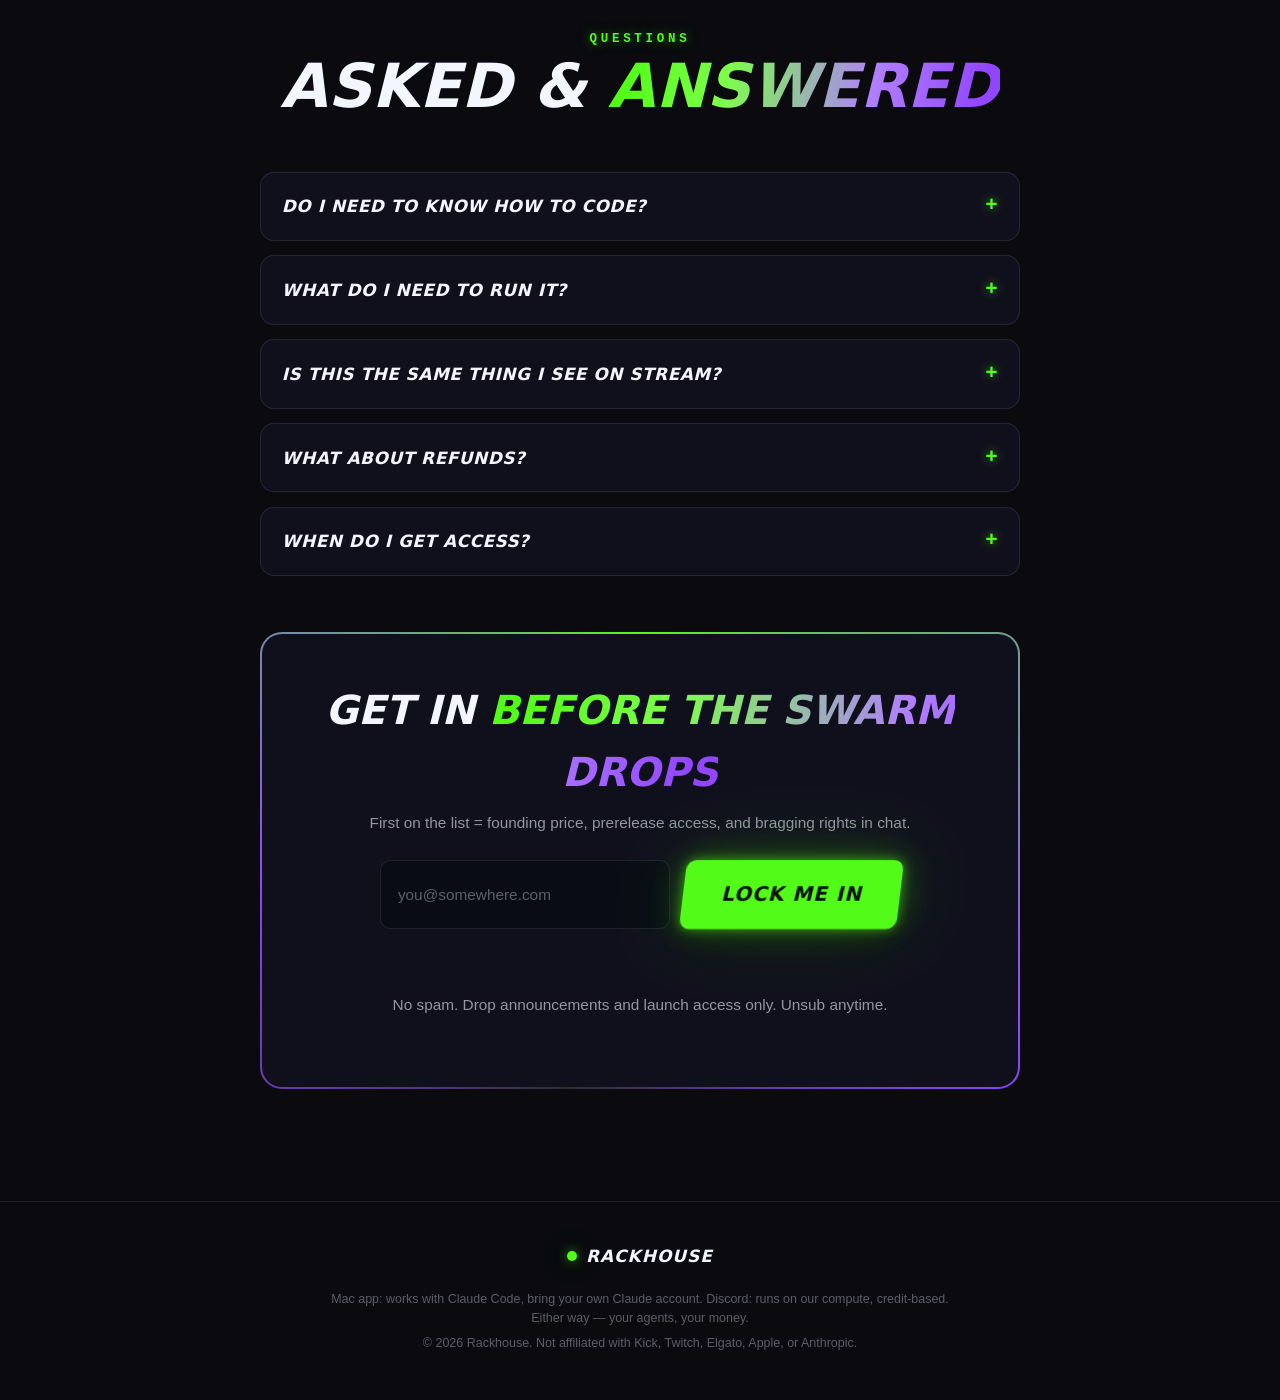
==== commit 835e8b9d: "feat: reframe landing Discord-first, demote macOS app from the hero Stop gating the funnel on owning" ====
--- a/index.html
+++ b/index.html
@@ -3,13 +3,13 @@
 <head>
 <meta charset="utf-8">
 <meta name="viewport" content="width=device-width, initial-scale=1">
-<meta name="description" content="Rackhouse — the house that stacks your racks. The AI agent swarm you watch on my stream. Local hub, OBS overlay, 12 specialized agents. Mac app.">
+<meta name="description" content="Rackhouse — the house that stacks your racks. The AI agent swarm you watch on my stream. 12 specialized agents, OBS overlay. Runs in Discord or on your Mac.">
 <title>Rackhouse — the house that stacks your racks</title>
 <!-- Social share (Open Graph + Twitter) -->
 <meta property="og:type" content="website">
 <meta property="og:url" content="https://rackhouse.gg/">
 <meta property="og:title" content="Rackhouse — the house that stacks your racks">
-<meta property="og:description" content="The AI agent swarm you watch on my stream. 12 agents clipping, shipping, posting, and hunting money moves on your Mac while you stream, sleep, or touch grass.">
+<meta property="og:description" content="The AI agent swarm you watch on my stream. 12 agents clipping, shipping, posting, and hunting money moves while you stream, sleep, or touch grass. Runs in Discord — or on your Mac.">
 <meta property="og:image" content="https://rackhouse.gg/assets/og-rackhouse.jpg">
 <meta property="og:image:width" content="1200">
 <meta property="og:image:height" content="800">
@@ -1017,7 +1017,7 @@
         </h1>
         <p class="hero-sub reveal" style="--d:.16s">
           <strong><span data-name>Rackhouse</span></strong> is <strong>the AI swarm you watch on my stream</strong> —
-          <strong>12 specialized agents</strong> clipping, shipping, posting, and hunting money moves on your Mac while you
+          <strong>12 specialized agents</strong> clipping, shipping, posting, and hunting money moves while you
           stream, sleep, or touch grass. Like bourbon aging in the dark, your racks stack while you're away.
           You watch every move roll across your overlay. <strong>Chat watches it too.</strong>
         </p>
@@ -1026,7 +1026,7 @@
           <!-- TODO: drop the real Kick channel URL into KICK_URL in the script below -->
           <a class="btn btn-ghost js-watch-live" href="#" target="_blank" rel="noopener"><span>&#9654;&#65038; Watch it live</span></a>
         </div>
-        <p class="hero-note reveal" style="--d:.32s">No code. No config. A Mac + a Claude account.</p>
+        <p class="hero-note reveal" style="--d:.32s">No code. No config. Runs in your Discord &mdash; or on your Mac.</p>
       </div>
 
       <!-- the product demoing itself: mock overlay feed -->
@@ -1044,12 +1044,12 @@
   <div class="ticker" aria-hidden="true">
     <div class="ticker-track" id="ticker-track">
       <span>
-        <b>12 AGENTS</b> &#10022; <i>4 MONEY ENGINES</i> &#10022; <b>ZERO CONFIG</b> &#10022; <i>RUNS LOCAL ON YOUR MAC</i> &#10022;
+        <b>12 AGENTS</b> &#10022; <i>4 MONEY ENGINES</i> &#10022; <b>ZERO CONFIG</b> &#10022; <i>RUNS IN YOUR DISCORD</i> &#10022;
         <b>OVERLAY = LIVE DEMO</b> &#10022; <i>WEEKLY DROPS</i> &#10022; <b>CHAT SEES EVERYTHING</b> &#10022; <i>YOU KEEP EVERY DOLLAR</i> &#10022;
       </span>
       <!-- duplicated for the seamless loop -->
       <span>
-        <b>12 AGENTS</b> &#10022; <i>4 MONEY ENGINES</i> &#10022; <b>ZERO CONFIG</b> &#10022; <i>RUNS LOCAL ON YOUR MAC</i> &#10022;
+        <b>12 AGENTS</b> &#10022; <i>4 MONEY ENGINES</i> &#10022; <b>ZERO CONFIG</b> &#10022; <i>RUNS IN YOUR DISCORD</i> &#10022;
         <b>OVERLAY = LIVE DEMO</b> &#10022; <i>WEEKLY DROPS</i> &#10022; <b>CHAT SEES EVERYTHING</b> &#10022; <i>YOU KEEP EVERY DOLLAR</i> &#10022;
       </span>
     </div>
@@ -1130,8 +1130,8 @@
       <div class="get-grid">
         <div class="get-card reveal" style="--d:.03s">
           <div class="gi" aria-hidden="true">&#128421;&#65039;</div>
-          <h3>The Mac app</h3>
-          <p>A menu-bar command center living on your Mac. Your whole swarm — status, approvals, results — one glance from any app.</p>
+          <h3>The command center</h3>
+          <p>Slash a command in your Discord, or run the menu-bar app on your Mac. Your whole swarm — status, approvals, results — one glance away.</p>
         </div>
         <div class="get-card alt reveal" style="--d:.11s">
           <div class="gi" aria-hidden="true">&#128250;</div>
@@ -1162,8 +1162,7 @@
       <!-- tiers are rendered from the PRICING config object in the script -->
       <div class="price-grid" id="price-grid"></div>
       <p class="price-note reveal">
-        <strong>Straight up:</strong> you bring your own Claude account — that's your AI staff's payroll, and it stays 100% yours.
-        We never touch your login, your keys, or your money. Prices are locked: annual billing is 10&times; monthly (two months free), and the first 100 Founding seats keep $79/mo for life.
+        <strong>Straight up:</strong> on the Mac app you bring your own Claude account — that's your AI staff's payroll, and it stays 100% yours; we never touch your login, your keys, or your money. Prefer zero setup? The Discord bot runs on our compute (credit-based) — nothing to install. Prices are locked: annual billing is 10&times; monthly (two months free), and the first 100 Founding seats keep $79/mo for life.
       </p>
     </div>
   </section>
@@ -1209,13 +1208,25 @@
     </div>
   </section>
 
-  <!-- ================= 6. PRERELEASE ================= -->
+  <!-- ================= 6. TWO WAYS IN ================= -->
   <section id="prerelease">
     <div class="wrap">
       <div class="pre-inner gborder reveal">
-        <p class="eyebrow purple">Prerelease</p>
-        <h2 class="display">Soon on <span class="grad-text">your Mac</span></h2>
+        <p class="eyebrow purple">Two ways in</p>
+        <h2 class="display">Run it in <span class="grad-text">Discord</span> &mdash; or on your Mac</h2>
+        <p class="pre-line" style="margin-top:.5rem">
+          <b>No Mac? No problem.</b> Type a slash command in the Rackhouse Discord and the swarm runs on our compute &mdash; credit-based, nothing to install. Want the full menu-bar command center and overlay? That's the Mac app: bring your own Claude account, near-zero markup.
+        </p>
         <div class="store-badges">
+          <!-- TODO: drop the public Rackhouse Discord invite URL into this href when the server opens -->
+          <span class="store-badge">
+            <span class="sb-ic" aria-hidden="true">&#128172;</span>
+            <span>
+              <span class="sb-top">Type a command in</span><br>
+              <span class="sb-main">Discord</span>
+            </span>
+            <span class="soon">BETA</span>
+          </span>
           <!-- TODO: replace with the real TestFlight public link + badge art (inline data: URI) -->
           <span class="store-badge">
             <span class="sb-ic" aria-hidden="true">&#128640;</span>
@@ -1236,7 +1247,7 @@
           </span>
         </div>
         <p class="pre-line">
-          Until then? <b>Watch it run on my machine, live, every stream.</b>
+          <b>Watch it run on my machine, live, every stream.</b>
           <!-- TODO: same Kick URL slot as the hero sub-CTA -->
           <a class="js-watch-live" href="#" target="_blank" rel="noopener">Pull up &#8599;</a>
         </p>
@@ -1294,7 +1305,7 @@
   <footer>
     <div class="wrap">
       <span class="logo f-logo"><span class="dot" aria-hidden="true"></span><span data-name>Rackhouse</span></span>
-      <p>Works with Claude Code. Bring your own Claude account — your agents, your machine, your money.</p>
+      <p>Mac app: works with Claude Code, bring your own Claude account. Discord: runs on our compute, credit-based. Either way — your agents, your money.</p>
       <p>&copy; <span id="yr">2026</span> <span data-name>Rackhouse</span>. Not affiliated with Kick, Twitch, Elgato, Apple, or Anthropic.</p>
     </div>
   </footer>
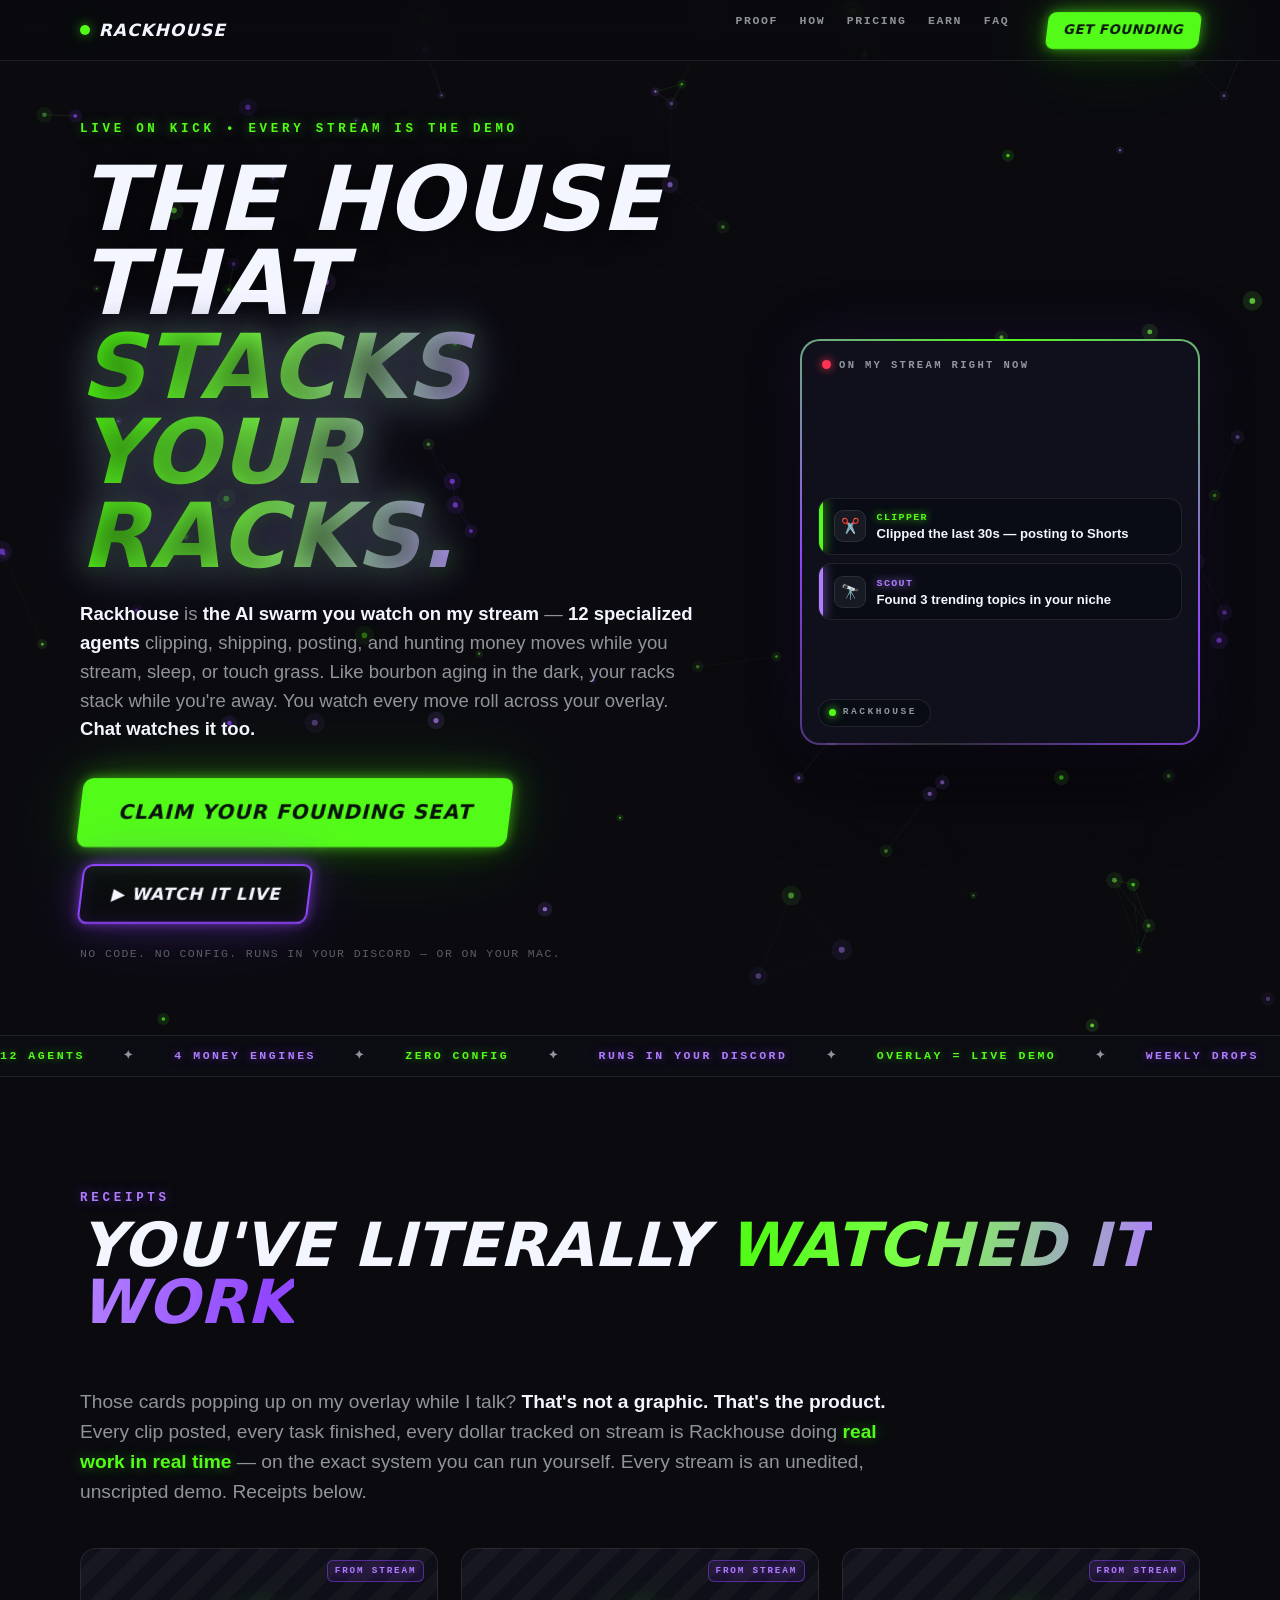
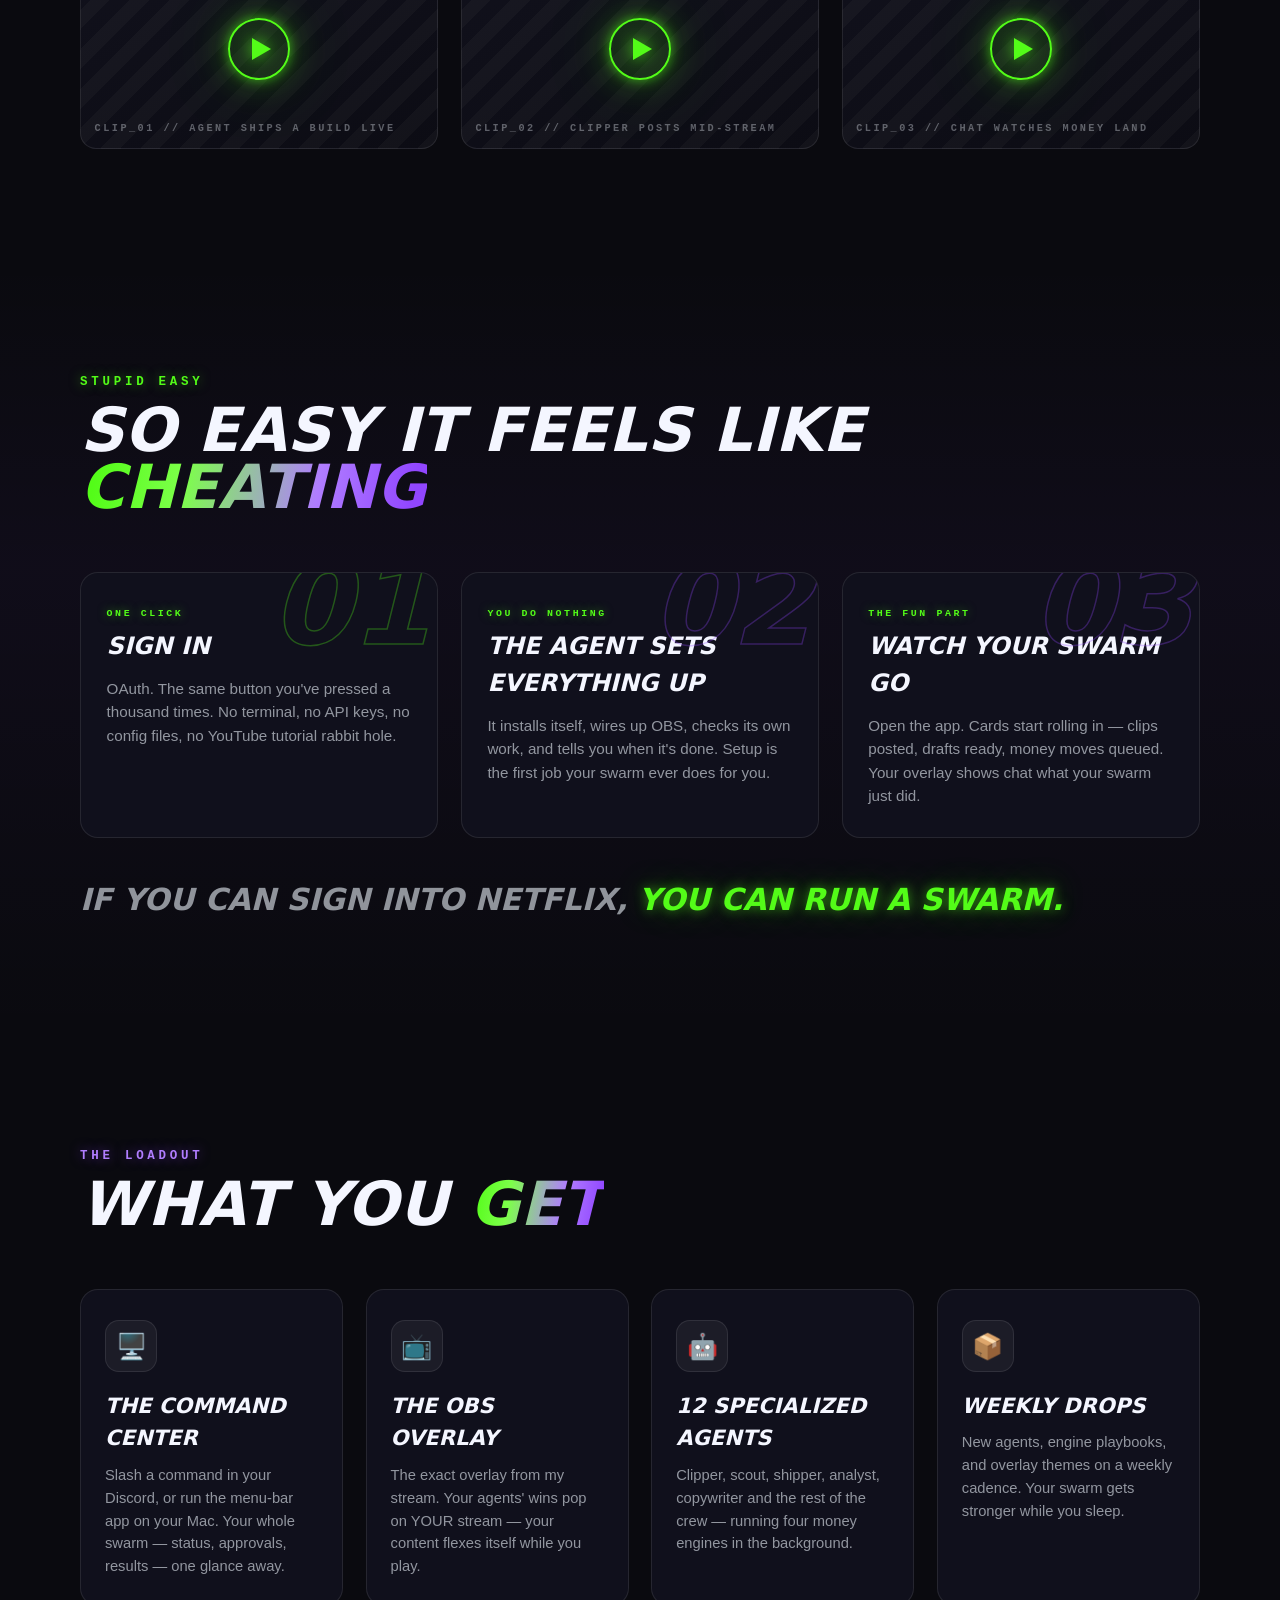
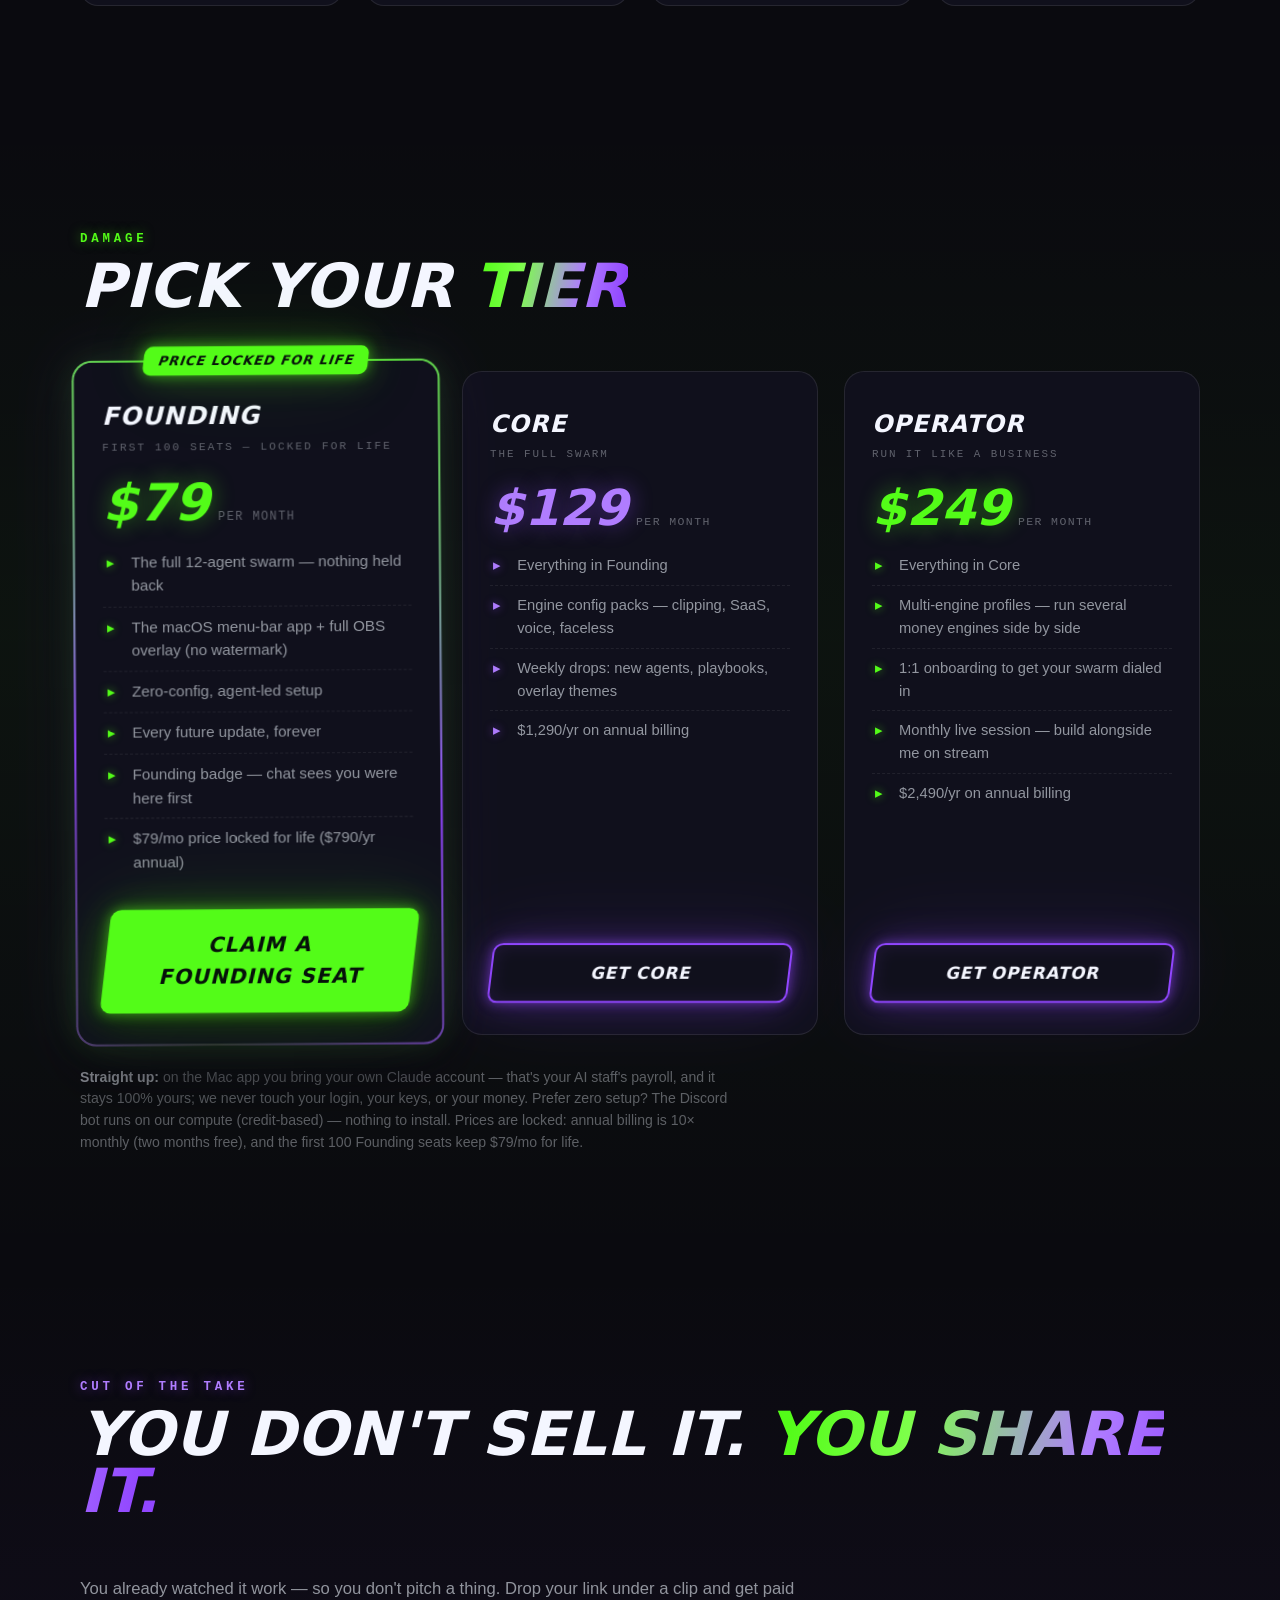
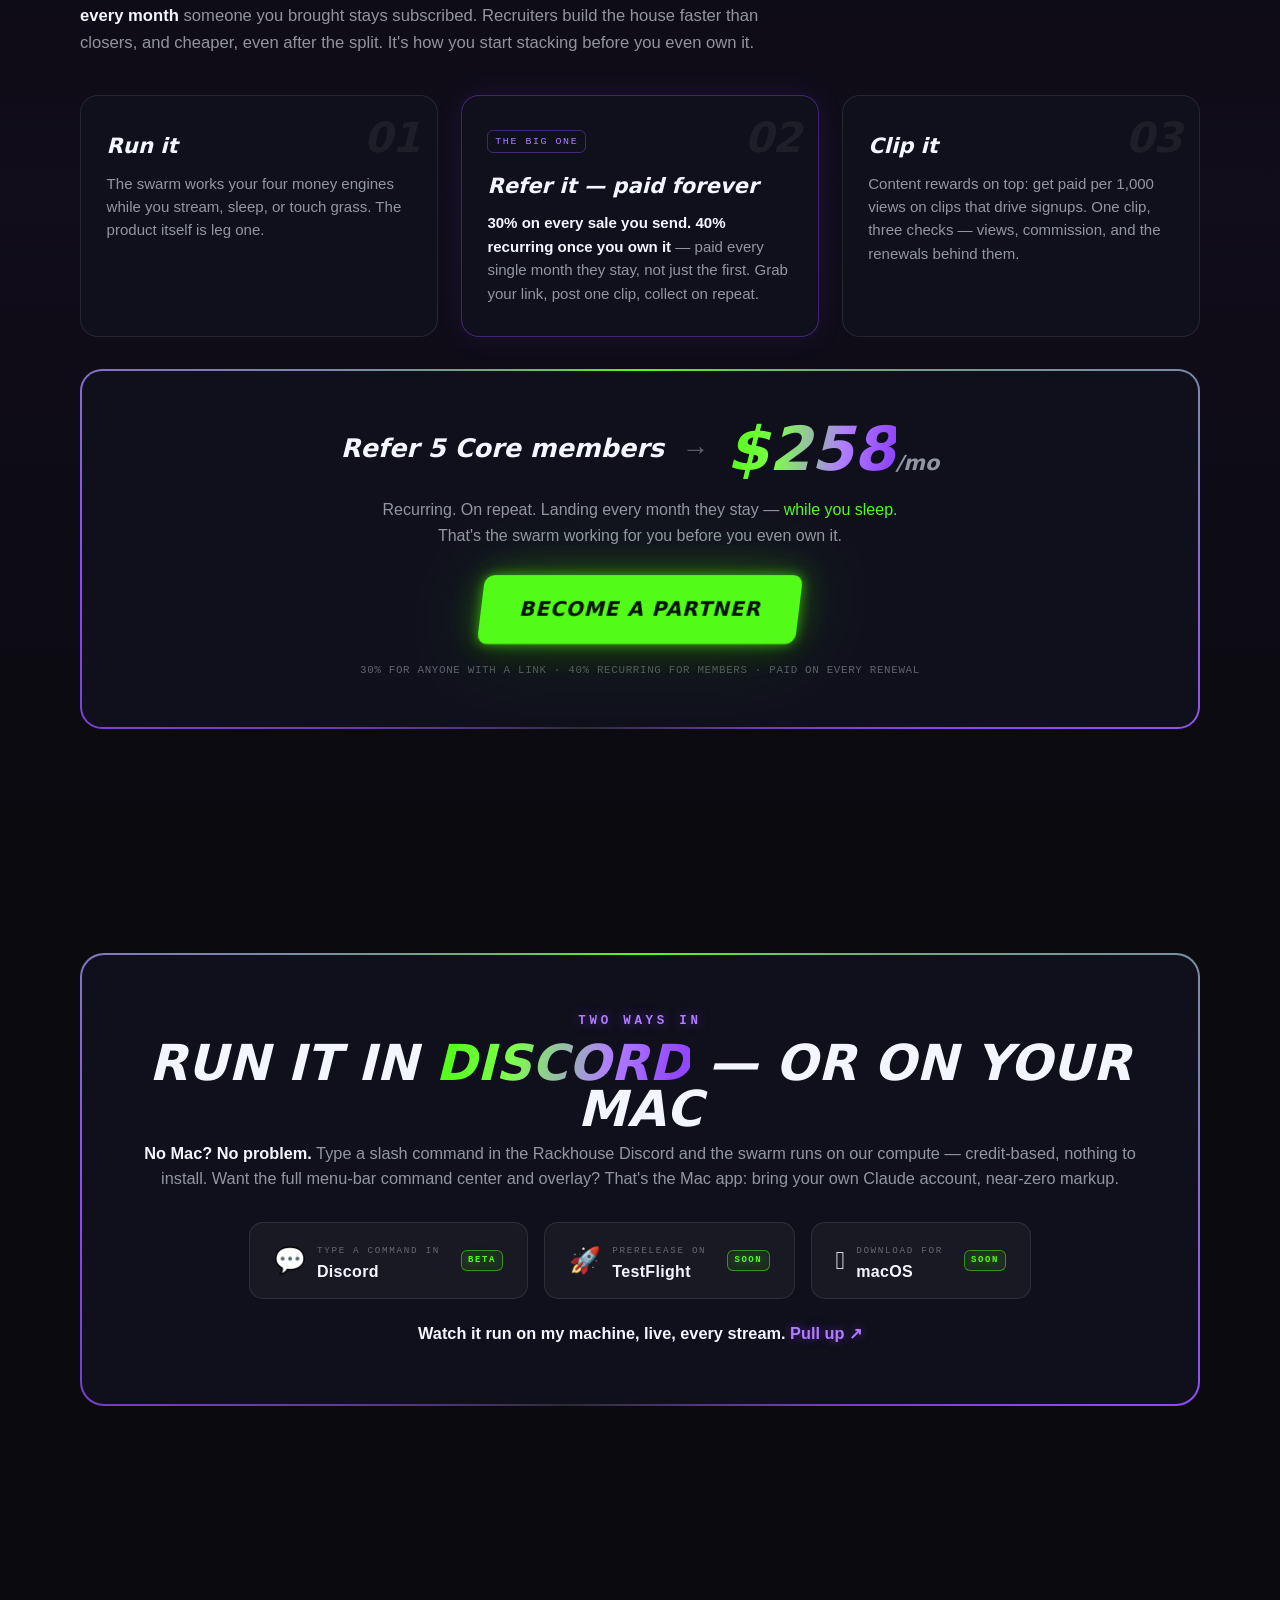
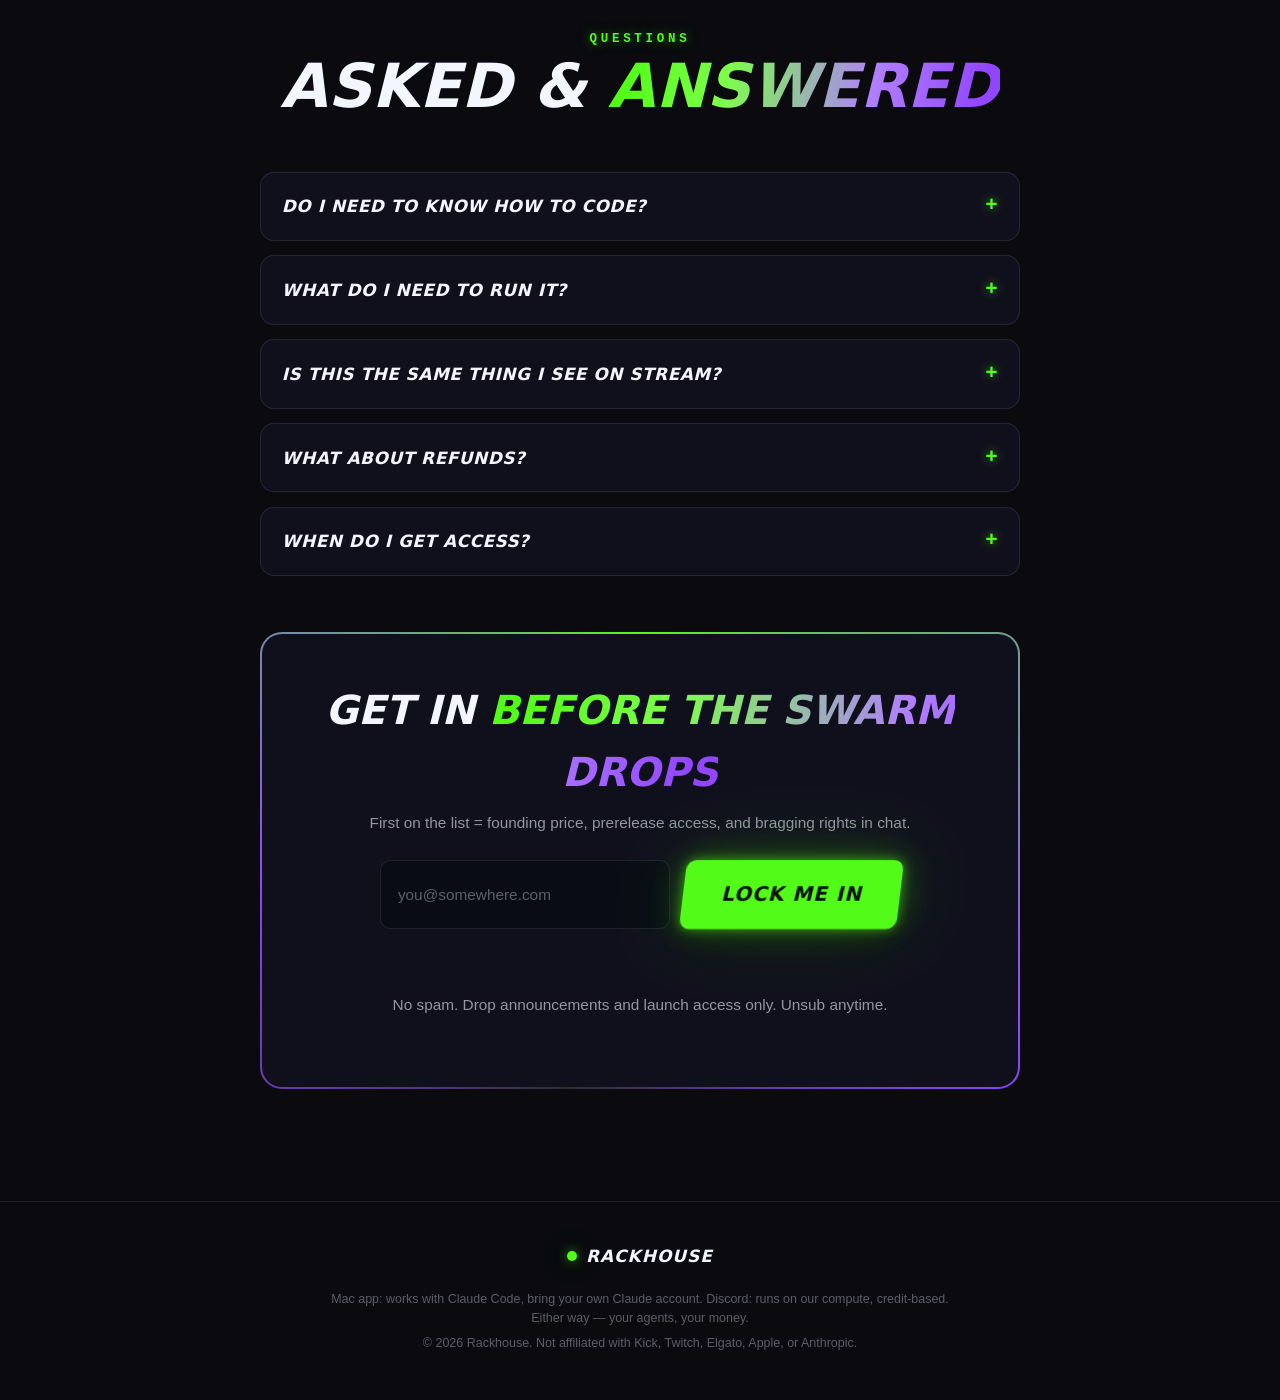
==== commit f1c60b7d: "feat: wire live public Discord invite into the "Two ways in" badge The Discord entry badge now links" ====
--- a/index.html
+++ b/index.html
@@ -1218,15 +1218,14 @@
           <b>No Mac? No problem.</b> Type a slash command in the Rackhouse Discord and the swarm runs on our compute &mdash; credit-based, nothing to install. Want the full menu-bar command center and overlay? That's the Mac app: bring your own Claude account, near-zero markup.
         </p>
         <div class="store-badges">
-          <!-- TODO: drop the public Rackhouse Discord invite URL into this href when the server opens -->
-          <span class="store-badge">
+          <a class="store-badge" href="https://discord.gg/7vEnUYSx4Y" target="_blank" rel="noopener" style="text-decoration:none">
             <span class="sb-ic" aria-hidden="true">&#128172;</span>
             <span>
               <span class="sb-top">Type a command in</span><br>
               <span class="sb-main">Discord</span>
             </span>
             <span class="soon">BETA</span>
-          </span>
+          </a>
           <!-- TODO: replace with the real TestFlight public link + badge art (inline data: URI) -->
           <span class="store-badge">
             <span class="sb-ic" aria-hidden="true">&#128640;</span>
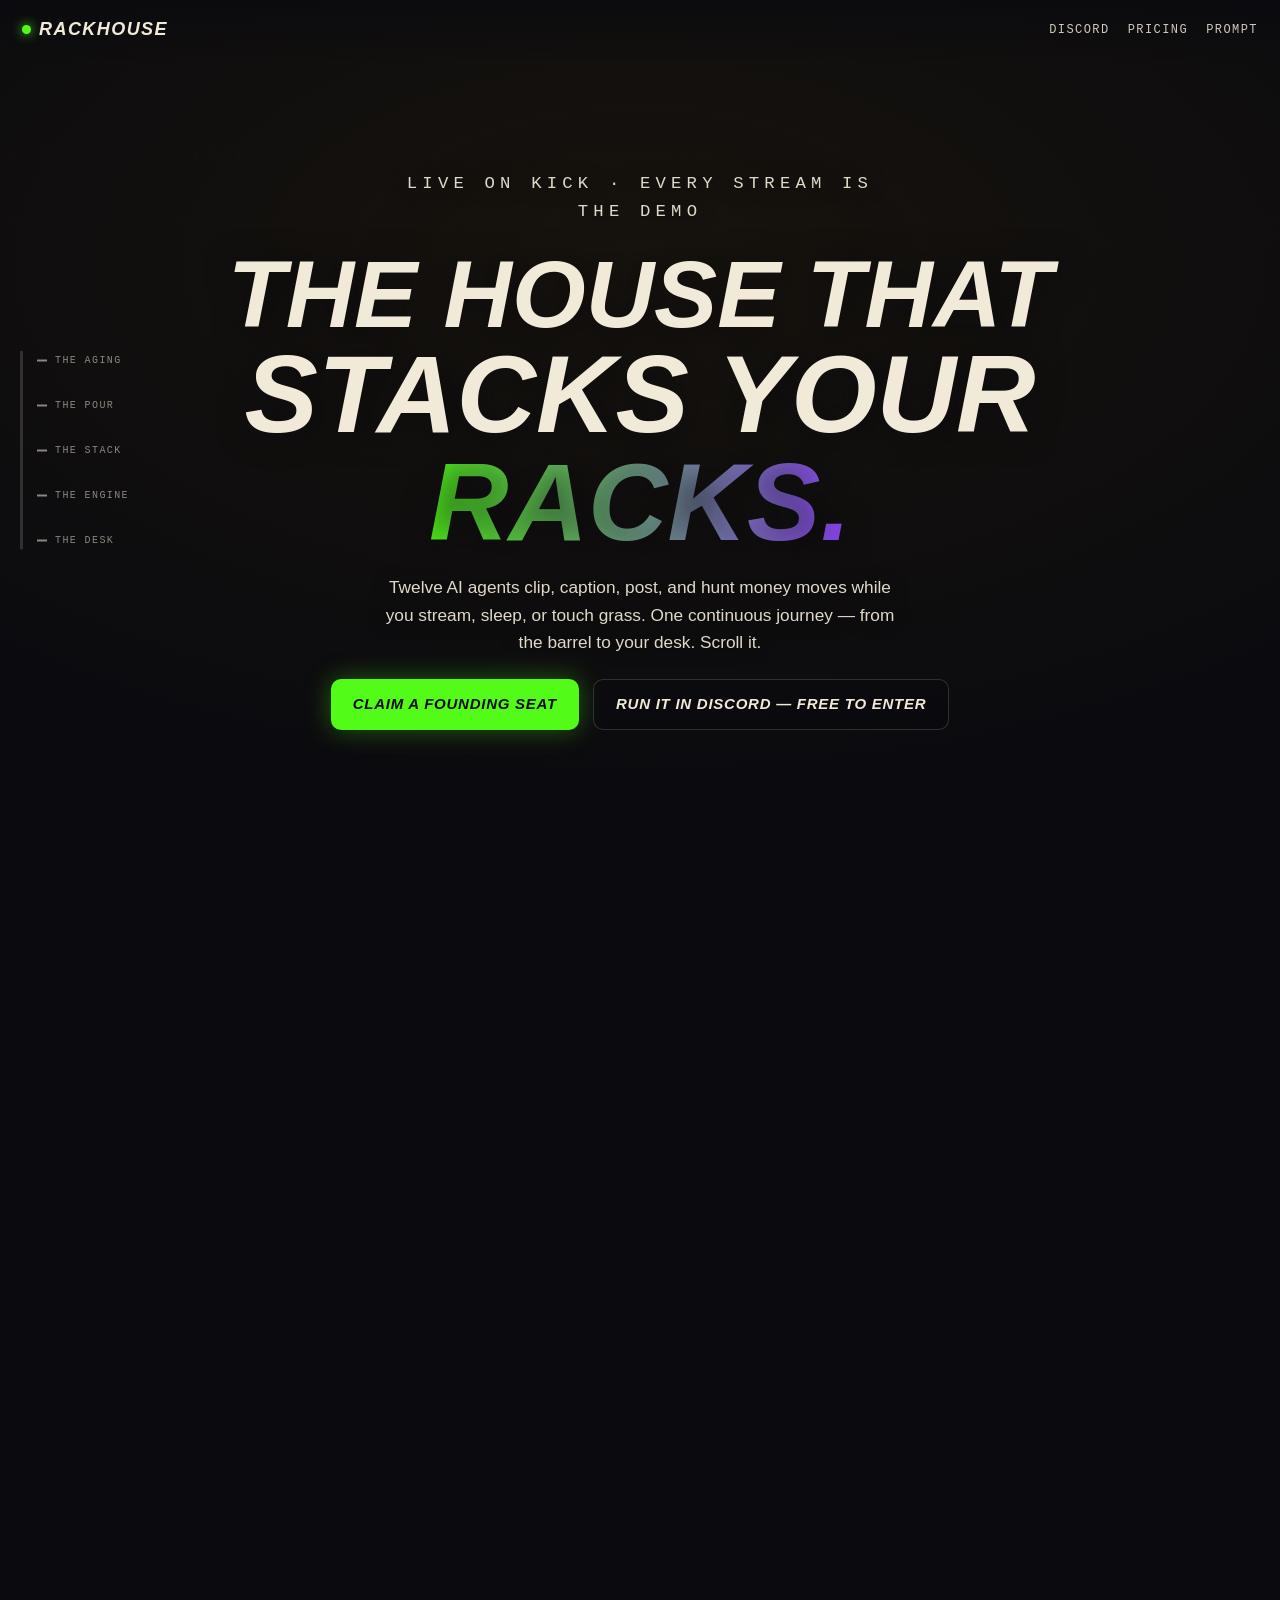
==== commit 03acd735: "refine: remove tour控件/scroll hint; add horizontal motion system Film sways laterally with scroll; ch" ====
--- a/index.html
+++ b/index.html
@@ -1,1834 +1,20 @@
-<!DOCTYPE html>
+<!doctype html>
 <html lang="en">
-<head>
-<meta charset="utf-8">
-<meta name="viewport" content="width=device-width, initial-scale=1">
-<meta name="description" content="Rackhouse — the house that stacks your racks. The AI agent swarm you watch on my stream. 12 specialized agents, OBS overlay. Runs in Discord or on your Mac.">
-<title>Rackhouse — the house that stacks your racks</title>
-<!-- Social share (Open Graph + Twitter) -->
-<meta property="og:type" content="website">
-<meta property="og:url" content="https://rackhouse.gg/">
-<meta property="og:title" content="Rackhouse — the house that stacks your racks">
-<meta property="og:description" content="The AI agent swarm you watch on my stream. 12 agents clipping, shipping, posting, and hunting money moves while you stream, sleep, or touch grass. Runs in Discord — or on your Mac.">
-<meta property="og:image" content="https://rackhouse.gg/assets/og-rackhouse.jpg">
-<meta property="og:image:width" content="1200">
-<meta property="og:image:height" content="800">
-<meta name="twitter:card" content="summary_large_image">
-<meta name="twitter:title" content="Rackhouse — the house that stacks your racks">
-<meta name="twitter:description" content="The AI agent swarm you watch on my stream. Your racks stack while you're away.">
-<meta name="twitter:image" content="https://rackhouse.gg/assets/og-rackhouse.jpg">
-<meta name="theme-color" content="#0a0a0f">
-<!-- ============================================================
-     Fully self-contained landing page. Zero external requests.
-     Inline CSS + JS only. System fonts styled aggressively.
-     Rebrand: change PRODUCT_NAME once at the top of the script.
-     ============================================================ -->
-<style>
-  /* ========== reset ========== */
-  *, *::before, *::after { box-sizing: border-box; margin: 0; padding: 0; }
-  html { scroll-behavior: smooth; }
-  img, canvas, svg { display: block; max-width: 100%; }
-  button, input { font: inherit; color: inherit; }
-  a { color: inherit; text-decoration: none; }
-  ul { list-style: none; }
-
-  /* ========== tokens ========== */
-  :root {
-    --bg:      #0a0a0f;
-    --bg2:     #0e0e17;
-    --panel:   #10101c;
-    --green:   #53fc18;
-    --green-d: #2f9e0c;
-    --purple:  #9146ff;
-    --purple-l:#b07dff;
-    --white:   #f4f6ff;
-    --dim:     rgba(226, 232, 240, .62);
-    --dimmer:  rgba(226, 232, 240, .38);
-    --line:    rgba(255, 255, 255, .09);
-
-    --display: "Avenir Next Condensed", "Helvetica Neue", "Arial Narrow", Impact, system-ui, sans-serif;
-    --body:    -apple-system, BlinkMacSystemFont, "Segoe UI", Roboto, Helvetica, Arial, sans-serif;
-    --mono:    ui-monospace, "SF Mono", SFMono-Regular, Menlo, Consolas, monospace;
-
-    --overshoot: cubic-bezier(.34, 1.56, .64, 1);
-    --snap:      cubic-bezier(.21, .9, .35, 1);
-
-    --glow-g: 0 0 12px rgba(83,252,24,.55), 0 0 34px rgba(83,252,24,.30), 0 0 80px rgba(83,252,24,.14);
-    --glow-p: 0 0 12px rgba(145,70,255,.55), 0 0 34px rgba(145,70,255,.30), 0 0 80px rgba(145,70,255,.14);
-  }
-
-  @property --ga {
-    syntax: "<angle>";
-    initial-value: 0deg;
-    inherits: false;
-  }
-
-  html, body { background: var(--bg); color: var(--white); }
-  body {
-    font-family: var(--body);
-    line-height: 1.55;
-    overflow-x: hidden;
-    -webkit-font-smoothing: antialiased;
-  }
-  /* ambient corner glows for the whole page */
-  body::before {
-    content: "";
-    position: fixed;
-    inset: 0;
-    z-index: -1;
-    pointer-events: none;
-    background:
-      radial-gradient(900px 600px at 8% -5%,  rgba(83, 252, 24, .07), transparent 60%),
-      radial-gradient(900px 600px at 96% 12%, rgba(145, 70, 255, .10), transparent 60%),
-      radial-gradient(1100px 700px at 50% 115%, rgba(145, 70, 255, .07), transparent 62%);
-  }
-
-  ::selection { background: var(--green); color: #06120a; }
-
-  /* ========== type ========== */
-  .display {
-    font-family: var(--display);
-    font-weight: 900;
-    font-style: italic;
-    font-stretch: condensed;
-    text-transform: uppercase;
-    letter-spacing: .005em;
-    line-height: .94;
-  }
-  .eyebrow {
-    font-family: var(--mono);
-    font-size: clamp(.66rem, 1.4vw, .78rem);
-    font-weight: 700;
-    letter-spacing: .3em;
-    text-transform: uppercase;
-    color: var(--green);
-    text-shadow: 0 0 12px rgba(83, 252, 24, .5);
-  }
-  .eyebrow.purple { color: var(--purple-l); text-shadow: 0 0 12px rgba(145, 70, 255, .55); }
-
-  .grad-text {
-    background: linear-gradient(100deg, var(--green) 5%, #7dff4a 30%, var(--purple-l) 68%, var(--purple) 95%);
-    -webkit-background-clip: text;
-    background-clip: text;
-    color: transparent;
-    -webkit-text-fill-color: transparent;
-  }
-
-  /* ========== glitch (used sparingly) ========== */
-  .glitch { position: relative; display: inline-block; }
-  .glitch::before, .glitch::after {
-    content: attr(data-text);
-    position: absolute;
-    inset: 0;
-    opacity: 0;
-    pointer-events: none;
-    background: none;
-    -webkit-background-clip: initial;
-    background-clip: initial;
-  }
-  .glitch.glitching::before {
-    opacity: .85;
-    color: var(--green);
-    -webkit-text-fill-color: var(--green);
-    animation: glitchA .34s steps(2, end) both;
-  }
-  .glitch.glitching::after {
-    opacity: .85;
-    color: var(--purple);
-    -webkit-text-fill-color: var(--purple);
-    animation: glitchB .34s steps(2, end) both;
-  }
-  @keyframes glitchA {
-    0%   { transform: translate(-4px, -2px); clip-path: inset(12% 0 62% 0); }
-    40%  { transform: translate(3px, 1px);   clip-path: inset(48% 0 22% 0); }
-    80%  { transform: translate(-2px, 0);    clip-path: inset(70% 0 8% 0); }
-    100% { transform: translate(0, 0);       clip-path: inset(30% 0 48% 0); opacity: 0; }
-  }
-  @keyframes glitchB {
-    0%   { transform: translate(4px, 2px);  clip-path: inset(58% 0 16% 0); }
-    40%  { transform: translate(-3px, 0);   clip-path: inset(10% 0 74% 0); }
-    80%  { transform: translate(2px, -1px); clip-path: inset(36% 0 40% 0); }
-    100% { transform: translate(0, 0);      clip-path: inset(64% 0 20% 0); opacity: 0; }
-  }
-
-  /* ========== animated gradient border ========== */
-  .gborder {
-    position: relative;
-    border: 2px solid transparent;
-    border-radius: 20px;
-    background:
-      linear-gradient(var(--panel), var(--panel)) padding-box,
-      conic-gradient(from var(--ga, 0deg), var(--green), var(--purple) 32%, rgba(255,255,255,.14) 55%, var(--purple) 74%, var(--green)) border-box;
-    animation: spinBorder 5.5s linear infinite;
-  }
-  @keyframes spinBorder { to { --ga: 360deg; } }
-
-  /* ========== reveal-on-scroll (overshoot entrance) ========== */
-  .reveal {
-    opacity: 0;
-    transform: translateY(34px) scale(.97);
-    transition:
-      opacity .55s ease var(--d, 0s),
-      transform .75s var(--overshoot) var(--d, 0s);
-  }
-  .reveal.in { opacity: 1; transform: none; }
-
-  /* ========== layout ========== */
-  .wrap { width: min(1120px, calc(100% - 2.5rem)); margin: 0 auto; }
-  section { padding: clamp(4rem, 9vw, 7rem) 0; position: relative; }
-  .sec-head { margin-bottom: clamp(2rem, 5vw, 3.5rem); }
-  .sec-head h2 {
-    font-size: clamp(2.1rem, 6vw, 3.8rem);
-    margin-top: .55rem;
-  }
-
-  /* ========== nav ========== */
-  nav {
-    position: fixed;
-    top: 0; left: 0; right: 0;
-    z-index: 50;
-    background: rgba(10, 10, 15, .72);
-    backdrop-filter: blur(14px);
-    -webkit-backdrop-filter: blur(14px);
-    border-bottom: 1px solid var(--line);
-  }
-  .nav-inner {
-    display: flex;
-    align-items: center;
-    gap: 1.4rem;
-    height: 60px;
-  }
-  .logo {
-    display: inline-flex;
-    align-items: center;
-    gap: .55rem;
-    font-family: var(--display);
-    font-weight: 900;
-    font-style: italic;
-    text-transform: uppercase;
-    letter-spacing: .06em;
-    font-size: 1.06rem;
-    white-space: nowrap;
-  }
-  .logo .dot {
-    width: 10px; height: 10px;
-    border-radius: 50%;
-    background: var(--green);
-    box-shadow: var(--glow-g);
-    animation: pulseDot 2.2s ease-in-out infinite;
-  }
-  @keyframes pulseDot {
-    0%, 100% { transform: scale(1);    opacity: 1; }
-    50%      { transform: scale(1.35); opacity: .75; }
-  }
-  .nav-links {
-    display: flex;
-    gap: 1.35rem;
-    margin-left: auto;
-    font-family: var(--mono);
-    font-size: .72rem;
-    font-weight: 700;
-    letter-spacing: .14em;
-    text-transform: uppercase;
-    color: var(--dim);
-  }
-  .nav-links a { transition: color .2s, text-shadow .2s; }
-  .nav-links a:hover { color: var(--green); text-shadow: 0 0 10px rgba(83,252,24,.6); }
-  .nav-cta { margin-left: 1rem; }
-
-  /* ========== buttons ========== */
-  .btn {
-    display: inline-block;
-    position: relative;
-    font-family: var(--display);
-    font-weight: 900;
-    font-style: italic;
-    text-transform: uppercase;
-    letter-spacing: .05em;
-    border: 0;
-    cursor: pointer;
-    transform: skewX(-7deg);
-    transition: transform .32s var(--overshoot), box-shadow .32s ease, filter .2s ease;
-    will-change: transform;
-  }
-  .btn > span { display: inline-block; transform: skewX(7deg); }
-  .btn-primary {
-    background: var(--green);
-    color: #06120a;
-    font-size: clamp(1rem, 2.4vw, 1.25rem);
-    padding: .95em 1.9em;
-    border-radius: 10px;
-    box-shadow: var(--glow-g), 0 14px 34px rgba(0, 0, 0, .5);
-  }
-  .btn-primary:hover {
-    transform: skewX(-7deg) translateY(-3px) scale(1.04);
-    box-shadow: 0 0 18px rgba(83,252,24,.8), 0 0 54px rgba(83,252,24,.42), 0 0 110px rgba(83,252,24,.2), 0 18px 40px rgba(0,0,0,.55);
-  }
-  .btn-primary:active { transform: skewX(-7deg) translateY(1px) scale(.97); }
-  .btn-ghost {
-    background: transparent;
-    color: var(--white);
-    font-size: clamp(.92rem, 2vw, 1.05rem);
-    padding: .9em 1.7em;
-    border-radius: 10px;
-    border: 2px solid var(--purple);
-    box-shadow: var(--glow-p), inset 0 0 18px rgba(145, 70, 255, .12);
-  }
-  .btn-ghost:hover {
-    transform: skewX(-7deg) translateY(-3px) scale(1.04);
-    box-shadow: 0 0 18px rgba(145,70,255,.8), 0 0 54px rgba(145,70,255,.4), inset 0 0 26px rgba(145,70,255,.2);
-  }
-  .btn-ghost:active { transform: skewX(-7deg) translateY(1px) scale(.97); }
-  .btn-sm { font-size: .82rem; padding: .62em 1.25em; border-radius: 8px; }
-
-  /* ========== hero ========== */
-  #hero {
-    min-height: 100svh;
-    display: flex;
-    align-items: center;
-    padding: 7.5rem 0 4.5rem;
-    overflow: hidden;
-    position: relative;
-  }
-  #fx {
-    position: absolute;
-    inset: 0;
-    z-index: 0;
-    pointer-events: none;
-  }
-  .hero-inner {
-    position: relative;
-    z-index: 1;
-    display: grid;
-    grid-template-columns: minmax(0, 7fr) minmax(0, 5fr);
-    gap: clamp(2rem, 5vw, 4rem);
-    align-items: center;
-  }
-  .hero-copy h1 {
-    font-size: clamp(2.7rem, 7.4vw, 5.6rem);
-    margin: 1.1rem 0 1.4rem;
-    text-shadow: 0 4px 30px rgba(0, 0, 0, .65);
-  }
-  .hero-copy h1 .line2 { display: inline-block; filter: drop-shadow(0 0 22px rgba(145, 70, 255, .45)) drop-shadow(0 0 10px rgba(83, 252, 24, .3)); }
-  .hero-sub {
-    max-width: 34em;
-    font-size: clamp(1rem, 2.2vw, 1.16rem);
-    color: var(--dim);
-    margin-bottom: 2.1rem;
-  }
-  .hero-sub strong { color: var(--white); }
-  .hero-ctas { display: flex; flex-wrap: wrap; gap: 1.1rem; align-items: center; }
-  .hero-note {
-    margin-top: 1.3rem;
-    font-family: var(--mono);
-    font-size: .72rem;
-    letter-spacing: .12em;
-    text-transform: uppercase;
-    color: var(--dimmer);
-  }
-
-  /* hero: mock overlay demo (the product demoing itself) */
-  .hero-demo {
-    justify-self: end;
-    width: min(400px, 100%);
-    transform: rotate(1.6deg);
-  }
-  .demo-window {
-    border-radius: 20px;
-    padding: 1rem;
-    box-shadow: 0 30px 80px rgba(0, 0, 0, .6), 0 0 60px rgba(145, 70, 255, .12);
-  }
-  .demo-titlebar {
-    display: flex;
-    align-items: center;
-    gap: .5rem;
-    padding: 0 .25rem .8rem;
-    font-family: var(--mono);
-    font-size: .66rem;
-    font-weight: 700;
-    letter-spacing: .22em;
-    text-transform: uppercase;
-    color: var(--dim);
-  }
-  .demo-titlebar .rec {
-    width: 9px; height: 9px;
-    border-radius: 50%;
-    background: #ff3355;
-    box-shadow: 0 0 10px #ff3355;
-    animation: pulseDot 1.4s ease-in-out infinite;
-  }
-  .demo-feed {
-    display: flex;
-    flex-direction: column;
-    min-height: 300px;
-    justify-content: flex-end;
-  }
-  .dcard {
-    display: flex;
-    align-items: flex-start;
-    gap: .65rem;
-    padding: .7rem .8rem .7rem .95rem;
-    margin-top: .55rem;
-    border-radius: 13px;
-    background: rgba(9, 12, 20, .85);
-    border: 1px solid var(--line);
-    position: relative;
-    overflow: hidden;
-    opacity: 0;
-    transform: translateX(46px) scale(.94);
-    transition: opacity .4s ease, transform .55s var(--overshoot);
-  }
-  .dcard.in { opacity: 1; transform: none; }
-  .dcard.out { opacity: 0; transform: translateX(-30px) scale(.92); transition: opacity .3s ease, transform .3s ease; }
-  .dcard::before {
-    content: "";
-    position: absolute;
-    left: 0; top: 0; bottom: 0;
-    width: 4px;
-    background: var(--ac, var(--green));
-    box-shadow: 0 0 12px var(--ac, var(--green));
-  }
-  .dcard .ic {
-    flex: 0 0 auto;
-    width: 32px; height: 32px;
-    display: flex; align-items: center; justify-content: center;
-    font-size: 15px;
-    border-radius: 9px;
-    background: rgba(255, 255, 255, .06);
-    border: 1px solid var(--line);
-  }
-  .dcard .ag {
-    font-size: .62rem;
-    font-weight: 800;
-    font-family: var(--mono);
-    letter-spacing: .14em;
-    text-transform: uppercase;
-    color: var(--ac, var(--green));
-    text-shadow: 0 0 9px var(--ac, var(--green));
-  }
-  .dcard .tt { font-size: .82rem; font-weight: 650; line-height: 1.3; color: var(--white); }
-  .demo-chip {
-    display: inline-flex;
-    align-items: center;
-    gap: .45rem;
-    margin-top: .8rem;
-    padding: .35rem .8rem .35rem .6rem;
-    border-radius: 999px;
-    background: rgba(9, 12, 20, .85);
-    border: 1px solid var(--line);
-    font-family: var(--mono);
-    font-size: .6rem;
-    font-weight: 800;
-    letter-spacing: .26em;
-    text-transform: uppercase;
-    color: var(--dim);
-  }
-  .demo-chip .dot {
-    width: 7px; height: 7px;
-    border-radius: 50%;
-    background: var(--green);
-    box-shadow: 0 0 8px var(--green);
-  }
-
-  /* ========== ticker ========== */
-  .ticker {
-    overflow: hidden;
-    border-top: 1px solid var(--line);
-    border-bottom: 1px solid var(--line);
-    background: rgba(14, 14, 23, .6);
-    padding: .68rem 0;
-    position: relative;
-    z-index: 2;
-  }
-  .ticker-track {
-    display: flex;
-    width: max-content;
-    animation: tickerScroll 26s linear infinite;
-  }
-  .ticker-track > span {
-    display: inline-flex;
-    align-items: center;
-    gap: 2.4rem;
-    padding-right: 2.4rem;
-    font-family: var(--mono);
-    font-size: .72rem;
-    font-weight: 700;
-    letter-spacing: .22em;
-    text-transform: uppercase;
-    white-space: nowrap;
-    color: var(--dim);
-  }
-  .ticker-track b { color: var(--green); text-shadow: 0 0 10px rgba(83, 252, 24, .55); font-weight: 700; }
-  .ticker-track i { color: var(--purple-l); text-shadow: 0 0 10px rgba(145, 70, 255, .55); font-style: normal; }
-  @keyframes tickerScroll { to { transform: translateX(-50%); } }
-
-  /* ========== proof ========== */
-  .proof-lead {
-    max-width: 42em;
-    font-size: clamp(1.02rem, 2.3vw, 1.2rem);
-    color: var(--dim);
-  }
-  .proof-lead strong { color: var(--white); }
-  .proof-lead .hl-g { color: var(--green); font-weight: 700; text-shadow: 0 0 14px rgba(83, 252, 24, .4); }
-  .clip-grid {
-    display: grid;
-    grid-template-columns: repeat(auto-fit, minmax(250px, 1fr));
-    gap: 1.4rem;
-    margin-top: 2.6rem;
-  }
-  /* TODO: replace the three .clip-slot frames with real clip embeds
-     (self-host the mp4s or swap in Kick clip iframes at ship time). */
-  .clip-slot {
-    aspect-ratio: 16 / 9;
-    border-radius: 16px;
-    border: 1px solid var(--line);
-    position: relative;
-    overflow: hidden;
-    display: flex;
-    align-items: center;
-    justify-content: center;
-    background:
-      repeating-linear-gradient(-45deg, rgba(255,255,255,.028) 0 14px, transparent 14px 28px),
-      linear-gradient(160deg, #11111c, #0c0c14);
-    transform: rotate(var(--tilt, -1deg));
-    transition: transform .45s var(--overshoot), box-shadow .35s ease, border-color .35s ease;
-  }
-  .clip-slot:nth-child(2) { --tilt: 1.2deg; }
-  .clip-slot:nth-child(3) { --tilt: -.8deg; }
-  .clip-slot:hover {
-    transform: rotate(0deg) translateY(-6px) scale(1.03);
-    border-color: rgba(83, 252, 24, .55);
-    box-shadow: var(--glow-g), 0 22px 50px rgba(0, 0, 0, .5);
-  }
-  .clip-slot .play {
-    width: 62px; height: 62px;
-    border-radius: 50%;
-    display: flex; align-items: center; justify-content: center;
-    background: rgba(83, 252, 24, .12);
-    border: 2px solid var(--green);
-    box-shadow: var(--glow-g);
-    transition: transform .35s var(--overshoot);
-  }
-  .clip-slot:hover .play { transform: scale(1.15); }
-  .clip-slot .play::before {
-    content: "";
-    width: 0; height: 0;
-    margin-left: 5px;
-    border-style: solid;
-    border-width: 11px 0 11px 19px;
-    border-color: transparent transparent transparent var(--green);
-    filter: drop-shadow(0 0 8px rgba(83, 252, 24, .8));
-  }
-  .clip-slot .tag {
-    position: absolute;
-    left: .85rem; bottom: .7rem;
-    font-family: var(--mono);
-    font-size: .64rem;
-    font-weight: 700;
-    letter-spacing: .24em;
-    text-transform: uppercase;
-    color: var(--dimmer);
-  }
-  .clip-slot .badge-live {
-    position: absolute;
-    right: .85rem; top: .7rem;
-    font-family: var(--mono);
-    font-size: .58rem;
-    font-weight: 800;
-    letter-spacing: .2em;
-    padding: .28em .7em;
-    border-radius: 6px;
-    color: var(--purple-l);
-    border: 1px solid rgba(145, 70, 255, .5);
-    background: rgba(145, 70, 255, .1);
-    text-shadow: 0 0 8px rgba(145, 70, 255, .6);
-  }
-
-  /* ========== how easy ========== */
-  #how { background: linear-gradient(180deg, transparent, rgba(145, 70, 255, .045) 40%, transparent); }
-  .steps {
-    display: grid;
-    grid-template-columns: repeat(auto-fit, minmax(240px, 1fr));
-    gap: 1.4rem;
-  }
-  .step {
-    position: relative;
-    padding: 2.1rem 1.6rem 1.8rem;
-    border-radius: 18px;
-    background: var(--panel);
-    border: 1px solid var(--line);
-    overflow: hidden;
-    transform: rotate(var(--tilt, -.7deg));
-    transition: transform .45s var(--overshoot), box-shadow .35s ease, border-color .35s ease;
-  }
-  .step:nth-child(2) { --tilt: .8deg; }
-  .step:nth-child(3) { --tilt: -.5deg; }
-  .step:hover {
-    transform: rotate(0deg) translateY(-7px);
-    border-color: rgba(145, 70, 255, .55);
-    box-shadow: var(--glow-p), 0 22px 46px rgba(0, 0, 0, .5);
-  }
-  .step .num {
-    position: absolute;
-    right: .4rem; top: -1.6rem;
-    font-family: var(--display);
-    font-weight: 900;
-    font-style: italic;
-    font-size: 7.2rem;
-    line-height: 1;
-    color: transparent;
-    -webkit-text-stroke: 1.5px rgba(145, 70, 255, .3);
-    pointer-events: none;
-    user-select: none;
-  }
-  .step:first-child .num { -webkit-text-stroke-color: rgba(83, 252, 24, .3); }
-  .step h3 {
-    font-family: var(--display);
-    font-weight: 900;
-    font-style: italic;
-    text-transform: uppercase;
-    font-size: 1.5rem;
-    margin: .4rem 0 .7rem;
-  }
-  .step p { color: var(--dim); font-size: .95rem; max-width: 26em; }
-  .step .kicker {
-    font-family: var(--mono);
-    font-size: .62rem;
-    font-weight: 700;
-    letter-spacing: .26em;
-    text-transform: uppercase;
-    color: var(--green);
-    text-shadow: 0 0 10px rgba(83, 252, 24, .5);
-  }
-  .how-punch {
-    margin-top: 2.4rem;
-    font-family: var(--display);
-    font-weight: 900;
-    font-style: italic;
-    text-transform: uppercase;
-    font-size: clamp(1.2rem, 3.4vw, 1.9rem);
-    color: var(--dim);
-  }
-  .how-punch b { color: var(--green); text-shadow: var(--glow-g); }
-
-  /* ========== what you get ========== */
-  .get-grid {
-    display: grid;
-    grid-template-columns: repeat(auto-fit, minmax(230px, 1fr));
-    gap: 1.4rem;
-  }
-  .get-card {
-    padding: 1.9rem 1.5rem 1.7rem;
-    border-radius: 18px;
-    background: var(--panel);
-    border: 1px solid var(--line);
-    position: relative;
-    overflow: hidden;
-    transform: rotate(var(--tilt, .6deg));
-    transition: transform .45s var(--overshoot), box-shadow .35s ease, border-color .35s ease;
-  }
-  .get-card:nth-child(odd) { --tilt: -.7deg; }
-  .get-card::after {
-    content: "";
-    position: absolute;
-    inset: 0;
-    opacity: 0;
-    background: radial-gradient(420px 200px at 50% 0%, var(--hov, rgba(83, 252, 24, .12)), transparent 70%);
-    transition: opacity .35s ease;
-    pointer-events: none;
-  }
-  .get-card:hover {
-    transform: rotate(0) translateY(-7px) scale(1.02);
-    border-color: var(--hb, rgba(83, 252, 24, .55));
-    box-shadow: 0 0 16px var(--hs, rgba(83,252,24,.4)), 0 0 50px var(--hs2, rgba(83,252,24,.18)), 0 22px 46px rgba(0,0,0,.5);
-  }
-  .get-card:hover::after { opacity: 1; }
-  .get-card.alt { --hov: rgba(145, 70, 255, .14); --hb: rgba(145, 70, 255, .6); --hs: rgba(145,70,255,.45); --hs2: rgba(145,70,255,.2); }
-  .get-card .gi {
-    width: 52px; height: 52px;
-    display: flex; align-items: center; justify-content: center;
-    font-size: 25px;
-    border-radius: 14px;
-    background: rgba(255, 255, 255, .05);
-    border: 1px solid var(--line);
-    margin-bottom: 1.1rem;
-  }
-  .get-card h3 {
-    font-family: var(--display);
-    font-weight: 900;
-    font-style: italic;
-    text-transform: uppercase;
-    font-size: 1.32rem;
-    margin-bottom: .55rem;
-  }
-  .get-card p { color: var(--dim); font-size: .92rem; }
-
-  /* ========== pricing ========== */
-  #pricing { background: linear-gradient(180deg, transparent, rgba(83, 252, 24, .04) 45%, transparent); }
-  .price-grid {
-    display: grid;
-    grid-template-columns: repeat(auto-fit, minmax(260px, 1fr));
-    gap: 1.6rem;
-    align-items: stretch;
-  }
-  .tier {
-    display: flex;
-    flex-direction: column;
-    padding: 2.1rem 1.7rem 1.9rem;
-    border-radius: 20px;
-    background: var(--panel);
-    border: 1px solid var(--line);
-    position: relative;
-    transform: rotate(var(--tilt, 0deg));
-    transition: transform .45s var(--overshoot), box-shadow .35s ease, border-color .35s ease;
-  }
-  .tier:hover { transform: rotate(0) translateY(-8px); box-shadow: 0 26px 56px rgba(0, 0, 0, .55); }
-  .tier[data-accent="green"]:hover  { border-color: rgba(83, 252, 24, .5);  box-shadow: var(--glow-g), 0 26px 56px rgba(0,0,0,.55); }
-  .tier[data-accent="purple"]:hover { border-color: rgba(145, 70, 255, .5); box-shadow: var(--glow-p), 0 26px 56px rgba(0,0,0,.55); }
-  .tier.featured {
-    border: 2px solid transparent;
-    background:
-      linear-gradient(var(--panel), var(--panel)) padding-box,
-      conic-gradient(from var(--ga, 0deg), var(--green), var(--purple) 34%, rgba(255,255,255,.16) 52%, var(--purple) 72%, var(--green)) border-box;
-    animation: spinBorder 5.5s linear infinite;
-    transform: scale(1.035) rotate(-.4deg);
-    z-index: 1;
-    box-shadow: 0 0 30px rgba(83, 252, 24, .12), 0 0 60px rgba(145, 70, 255, .12), 0 30px 60px rgba(0, 0, 0, .55);
-  }
-  .tier.featured:hover { transform: scale(1.05) rotate(0); }
-  .tier .flag {
-    position: absolute;
-    top: -0.95rem;
-    left: 50%;
-    transform: translateX(-50%) skewX(-7deg);
-    font-family: var(--display);
-    font-weight: 900;
-    font-style: italic;
-    text-transform: uppercase;
-    letter-spacing: .08em;
-    font-size: .78rem;
-    padding: .34em 1.1em;
-    border-radius: 8px;
-    background: var(--green);
-    color: #06120a;
-    box-shadow: var(--glow-g);
-    white-space: nowrap;
-  }
-  .tier .t-name {
-    font-family: var(--display);
-    font-weight: 900;
-    font-style: italic;
-    text-transform: uppercase;
-    font-size: 1.5rem;
-    letter-spacing: .04em;
-  }
-  .tier .t-tag { font-family: var(--mono); font-size: .68rem; letter-spacing: .18em; text-transform: uppercase; color: var(--dimmer); margin-top: .2rem; }
-  .tier .t-price {
-    display: flex;
-    align-items: baseline;
-    gap: .5rem;
-    margin: 1.3rem 0 .4rem;
-  }
-  .tier .t-amount {
-    font-family: var(--display);
-    font-weight: 900;
-    font-style: italic;
-    font-size: 3.1rem;
-    line-height: 1;
-  }
-  .tier[data-accent="green"]  .t-amount { color: var(--green);  text-shadow: 0 0 22px rgba(83, 252, 24, .4); }
-  .tier[data-accent="purple"] .t-amount { color: var(--purple-l); text-shadow: 0 0 22px rgba(145, 70, 255, .45); }
-  .tier .t-period { font-family: var(--mono); font-size: .72rem; letter-spacing: .12em; text-transform: uppercase; color: var(--dimmer); }
-  .tier .t-feats { flex: 1; margin: .4rem 0 1.6rem; }
-  .tier .t-feats li {
-    padding: .5rem 0 .5rem 1.7rem;
-    position: relative;
-    font-size: .92rem;
-    color: var(--dim);
-    border-bottom: 1px dashed rgba(255, 255, 255, .07);
-  }
-  .tier .t-feats li:last-child { border-bottom: 0; }
-  .tier .t-feats li::before {
-    content: "▸";
-    position: absolute;
-    left: .2rem;
-    color: var(--green);
-    text-shadow: 0 0 8px rgba(83, 252, 24, .6);
-  }
-  .tier[data-accent="purple"] .t-feats li::before { color: var(--purple-l); text-shadow: 0 0 8px rgba(145, 70, 255, .6); }
-  .tier .btn { align-self: stretch; text-align: center; }
-  .price-note {
-    margin-top: 2rem;
-    font-size: .88rem;
-    color: var(--dimmer);
-    max-width: 46em;
-  }
-  .price-note strong { color: var(--dim); }
-
-  /* ========== partners / earn ========== */
-  #partners { background: linear-gradient(180deg, transparent, rgba(145, 70, 255, .05) 45%, transparent); }
-  .sec-sub { color: var(--dim); max-width: 44em; margin: 1rem 0 0; font-size: 1.04rem; line-height: 1.62; }
-  .sec-sub b { color: var(--white); }
-  .earn-grid { display: grid; grid-template-columns: repeat(auto-fit, minmax(258px, 1fr)); gap: 1.4rem; margin: 2.4rem 0 2rem; }
-  .earn-card { position: relative; padding: 1.9rem 1.6rem; border-radius: 18px; background: var(--panel); border: 1px solid var(--line); overflow: hidden; transition: transform .4s var(--overshoot), border-color .3s ease, box-shadow .3s ease; }
-  .earn-card:hover { transform: translateY(-6px); }
-  .earn-card[data-accent="green"]:hover { border-color: rgba(83, 252, 24, .45); box-shadow: var(--glow-g); }
-  .earn-card[data-accent="purple"]:hover { border-color: rgba(145, 70, 255, .45); box-shadow: var(--glow-p); }
-  .earn-card.featured { border-color: rgba(145, 70, 255, .38); box-shadow: 0 0 28px rgba(145, 70, 255, .1); }
-  .earn-num { position: absolute; top: .6rem; right: 1.1rem; font-family: var(--display); font-style: italic; font-weight: 900; font-size: 2.6rem; color: rgba(255, 255, 255, .06); letter-spacing: -.02em; }
-  .earn-tag { display: inline-block; font-family: var(--mono); font-size: .62rem; letter-spacing: .16em; text-transform: uppercase; color: var(--purple-l); border: 1px solid rgba(145, 70, 255, .4); border-radius: 6px; padding: .28em .7em; margin-bottom: .85rem; }
-  .earn-card h3 { font-family: var(--display); font-style: italic; font-weight: 800; font-size: 1.32rem; margin: .2rem 0 .55rem; }
-  .earn-card p { color: var(--dim); font-size: .94rem; line-height: 1.56; }
-  .earn-card b { color: var(--white); }
-  .money-math { text-align: center; padding: clamp(2rem, 5vw, 3rem) 1.8rem; border-radius: 22px; }
-  .mm-line { display: flex; align-items: center; justify-content: center; gap: 1.1rem; flex-wrap: wrap; }
-  .mm-label { font-family: var(--display); font-style: italic; font-weight: 800; font-size: clamp(1.2rem, 3vw, 1.6rem); }
-  .mm-arrow { color: var(--dimmer); font-size: 1.7rem; }
-  .mm-amount { font-family: var(--display); font-style: italic; font-weight: 900; line-height: 1; }
-  .mm-amount .grad-text { font-size: clamp(2.8rem, 8vw, 3.8rem); }
-  .mm-per { font-size: 1.3rem; color: var(--dim); }
-  .mm-note { color: var(--dim); max-width: 34em; margin: 1.1rem auto 1.7rem; line-height: 1.6; }
-  .mm-note em { color: var(--green); font-style: normal; }
-  .mm-fine { margin-top: 1.1rem; font-family: var(--mono); font-size: .68rem; letter-spacing: .06em; text-transform: uppercase; color: var(--dimmer); }
-
-  /* ========== prerelease ========== */
-  #prerelease .pre-inner {
-    padding: clamp(2.2rem, 6vw, 3.6rem);
-    border-radius: 24px;
-    text-align: center;
-  }
-  #prerelease h2 { font-size: clamp(1.9rem, 5vw, 3.1rem); margin-top: .5rem; }
-  .store-badges {
-    display: flex;
-    flex-wrap: wrap;
-    justify-content: center;
-    gap: 1rem;
-    margin: 1.9rem 0 1.4rem;
-  }
-  /* TODO: replace these placeholder pills with the real TestFlight public-link
-     badge and App Store badge assets (inlined as data: URIs) once live. */
-  .store-badge {
-    display: inline-flex;
-    align-items: center;
-    gap: .7rem;
-    padding: .8rem 1.5rem;
-    border-radius: 14px;
-    border: 1px solid var(--line);
-    background: rgba(255, 255, 255, .04);
-    text-align: left;
-    transition: transform .35s var(--overshoot), border-color .3s, box-shadow .3s;
-  }
-  .store-badge:hover { transform: translateY(-4px); border-color: rgba(145, 70, 255, .5); box-shadow: var(--glow-p); }
-  .store-badge .sb-ic { font-size: 1.6rem; }
-  .store-badge .sb-top { font-family: var(--mono); font-size: .58rem; letter-spacing: .18em; text-transform: uppercase; color: var(--dimmer); }
-  .store-badge .sb-main { font-weight: 800; font-size: 1rem; letter-spacing: .02em; }
-  .store-badge .soon {
-    margin-left: .6rem;
-    font-family: var(--mono);
-    font-size: .56rem;
-    font-weight: 800;
-    letter-spacing: .18em;
-    padding: .3em .7em;
-    border-radius: 6px;
-    color: var(--green);
-    border: 1px solid rgba(83, 252, 24, .5);
-    background: rgba(83, 252, 24, .08);
-    text-shadow: 0 0 8px rgba(83, 252, 24, .5);
-  }
-  .pre-line { color: var(--dim); font-size: 1.02rem; }
-  .pre-line b { color: var(--white); }
-  .pre-line a { color: var(--purple-l); font-weight: 700; text-shadow: 0 0 10px rgba(145, 70, 255, .5); }
-
-  /* ========== FAQ + waitlist ========== */
-  .faq-wrap { max-width: 760px; margin: 0 auto; }
-  details {
-    border: 1px solid var(--line);
-    border-radius: 14px;
-    background: var(--panel);
-    margin-bottom: .9rem;
-    overflow: hidden;
-    transition: border-color .3s ease, box-shadow .3s ease;
-  }
-  details:hover, details[open] { border-color: rgba(83, 252, 24, .4); }
-  details[open] { box-shadow: 0 0 22px rgba(83, 252, 24, .1); }
-  summary {
-    cursor: pointer;
-    list-style: none;
-    display: flex;
-    align-items: center;
-    gap: 1rem;
-    padding: 1.1rem 1.3rem;
-    font-family: var(--display);
-    font-weight: 900;
-    font-style: italic;
-    text-transform: uppercase;
-    font-size: 1.06rem;
-    letter-spacing: .03em;
-    user-select: none;
-  }
-  summary::-webkit-details-marker { display: none; }
-  summary::after {
-    content: "+";
-    margin-left: auto;
-    font-family: var(--mono);
-    font-size: 1.3rem;
-    font-style: normal;
-    color: var(--green);
-    text-shadow: 0 0 10px rgba(83, 252, 24, .6);
-    transition: transform .35s var(--overshoot);
-  }
-  details[open] summary::after { transform: rotate(45deg); }
-  details .a {
-    padding: 0 1.3rem 1.2rem;
-    color: var(--dim);
-    font-size: .95rem;
-    max-width: 60em;
-  }
-  details .a b { color: var(--white); }
-
-  /* waitlist form */
-  #waitlist { margin-top: 3.5rem; scroll-margin-top: 90px; }
-  .wl-box {
-    padding: clamp(1.8rem, 5vw, 2.8rem);
-    border-radius: 22px;
-    text-align: center;
-  }
-  .wl-box h3 {
-    font-family: var(--display);
-    font-weight: 900;
-    font-style: italic;
-    text-transform: uppercase;
-    font-size: clamp(1.6rem, 4.5vw, 2.5rem);
-    margin-bottom: .5rem;
-  }
-  .wl-box p { color: var(--dim); font-size: .96rem; margin-bottom: 1.6rem; }
-  .wl-form {
-    display: flex;
-    gap: .8rem;
-    max-width: 520px;
-    margin: 0 auto;
-    position: relative;
-  }
-  .wl-form input[type="email"] {
-    flex: 1;
-    min-width: 0;
-    background: rgba(9, 12, 20, .85);
-    border: 1px solid var(--line);
-    border-radius: 10px;
-    padding: .95em 1.1em;
-    color: var(--white);
-    font-size: .96rem;
-    outline: none;
-    transition: border-color .25s, box-shadow .25s;
-  }
-  .wl-form input[type="email"]::placeholder { color: var(--dimmer); }
-  .wl-form input[type="email"]:focus {
-    border-color: var(--green);
-    box-shadow: 0 0 0 3px rgba(83, 252, 24, .18), var(--glow-g);
-  }
-  .wl-status {
-    margin-top: 1rem;
-    min-height: 1.4em;
-    font-family: var(--mono);
-    font-size: .74rem;
-    font-weight: 700;
-    letter-spacing: .14em;
-    text-transform: uppercase;
-  }
-  .wl-status.ok { color: var(--green); text-shadow: 0 0 12px rgba(83, 252, 24, .6); }
-  .wl-status.err { color: #ff5577; text-shadow: 0 0 12px rgba(255, 85, 119, .5); }
-  .wl-fine { margin-top: .9rem; font-size: .72rem; color: var(--dimmer); }
-
-  /* dom particle burst bits */
-  .pbit {
-    position: fixed;
-    width: 7px; height: 7px;
-    border-radius: 50%;
-    pointer-events: none;
-    z-index: 90;
-  }
-
-  /* ========== footer ========== */
-  footer {
-    border-top: 1px solid var(--line);
-    padding: 2.6rem 0 3rem;
-    text-align: center;
-  }
-  footer .f-logo {
-    justify-content: center;
-    display: inline-flex;
-    margin-bottom: .9rem;
-  }
-  footer p { font-size: .78rem; color: var(--dimmer); max-width: 52em; margin: .35rem auto 0; }
-
-  /* ========== responsive ========== */
-  @media (max-width: 900px) {
-    .hero-inner { grid-template-columns: 1fr; }
-    .hero-demo { justify-self: center; transform: rotate(0deg); margin-top: 1.5rem; }
-    .demo-feed { min-height: 240px; }
-    .nav-links a:not(.nav-cta) { display: none; }
-    .nav-links { gap: 0; }
-  }
-  @media (max-width: 560px) {
-    .nav-inner { height: 54px; gap: .8rem; }
-    .logo { font-size: .88rem; }
-    .nav-cta { margin-left: 0; font-size: .7rem; padding: .55em 1em; }
-    #hero { padding-top: 6rem; }
-    .hero-ctas .btn { width: 100%; text-align: center; }
-    .wl-form { flex-direction: column; }
-    .tier.featured { transform: none; }
-    .tier.featured:hover { transform: translateY(-8px); }
-  }
-
-  /* ========== reduced motion: kill the party ========== */
-  @media (prefers-reduced-motion: reduce) {
-    html { scroll-behavior: auto; }
-    *, *::before, *::after { animation: none !important; transition: none !important; }
-    .reveal, .dcard { opacity: 1 !important; transform: none !important; }
-  }
-</style>
-</head>
-<body>
-
-  <!-- ================= NAV ================= -->
-  <nav aria-label="Main">
-    <div class="wrap nav-inner">
-      <a class="logo" href="#hero"><span class="dot" aria-hidden="true"></span><span data-name>Rackhouse</span></a>
-      <div class="nav-links">
-        <a href="#proof">Proof</a>
-        <a href="#how">How</a>
-        <a href="#pricing">Pricing</a>
-        <a href="#partners">Earn</a>
-        <a href="#faq">FAQ</a>
-        <a class="btn btn-primary btn-sm nav-cta" href="https://whop.com/rackhouse-ff71/rackhouse-founding" target="_blank" rel="noopener"><span>Get Founding</span></a>
-      </div>
-    </div>
-  </nav>
-
-  <!-- ================= 1. HERO ================= -->
-  <header id="hero">
-    <canvas id="fx" aria-hidden="true"></canvas>
-    <div class="wrap hero-inner">
-      <div class="hero-copy">
-        <p class="eyebrow reveal">Live on Kick &bull; every stream is the demo</p>
-        <h1 class="display reveal" style="--d:.08s">
-          The house that<br>
-          <span class="line2 grad-text glitch" id="glitch-line" data-text="STACKS YOUR RACKS.">stacks your racks.</span>
-        </h1>
-        <p class="hero-sub reveal" style="--d:.16s">
-          <strong><span data-name>Rackhouse</span></strong> is <strong>the AI swarm you watch on my stream</strong> —
-          <strong>12 specialized agents</strong> clipping, shipping, posting, and hunting money moves while you
-          stream, sleep, or touch grass. Like bourbon aging in the dark, your racks stack while you're away.
-          You watch every move roll across your overlay. <strong>Chat watches it too.</strong>
-        </p>
-        <div class="hero-ctas reveal" style="--d:.24s">
-          <a class="btn btn-primary" id="hero-cta" href="https://whop.com/rackhouse-ff71/rackhouse-founding" target="_blank" rel="noopener"><span>Claim your founding seat</span></a>
-          <!-- TODO: drop the real Kick channel URL into KICK_URL in the script below -->
-          <a class="btn btn-ghost js-watch-live" href="#" target="_blank" rel="noopener"><span>&#9654;&#65038; Watch it live</span></a>
-        </div>
-        <p class="hero-note reveal" style="--d:.32s">No code. No config. Runs in your Discord &mdash; or on your Mac.</p>
-      </div>
-
-      <!-- the product demoing itself: mock overlay feed -->
-      <div class="hero-demo reveal" style="--d:.3s" aria-label="Live overlay preview (simulated)">
-        <div class="demo-window gborder">
-          <div class="demo-titlebar"><span class="rec" aria-hidden="true"></span> On my stream right now</div>
-          <div class="demo-feed" id="demo-feed"></div>
-          <div class="demo-chip"><span class="dot" aria-hidden="true"></span><span data-name>Rackhouse</span></div>
-        </div>
-      </div>
-    </div>
-  </header>
-
-  <!-- ================= ticker ================= -->
-  <div class="ticker" aria-hidden="true">
-    <div class="ticker-track" id="ticker-track">
-      <span>
-        <b>12 AGENTS</b> &#10022; <i>4 MONEY ENGINES</i> &#10022; <b>ZERO CONFIG</b> &#10022; <i>RUNS IN YOUR DISCORD</i> &#10022;
-        <b>OVERLAY = LIVE DEMO</b> &#10022; <i>WEEKLY DROPS</i> &#10022; <b>CHAT SEES EVERYTHING</b> &#10022; <i>YOU KEEP EVERY DOLLAR</i> &#10022;
-      </span>
-      <!-- duplicated for the seamless loop -->
-      <span>
-        <b>12 AGENTS</b> &#10022; <i>4 MONEY ENGINES</i> &#10022; <b>ZERO CONFIG</b> &#10022; <i>RUNS IN YOUR DISCORD</i> &#10022;
-        <b>OVERLAY = LIVE DEMO</b> &#10022; <i>WEEKLY DROPS</i> &#10022; <b>CHAT SEES EVERYTHING</b> &#10022; <i>YOU KEEP EVERY DOLLAR</i> &#10022;
-      </span>
-    </div>
-  </div>
-
-  <!-- ================= 2. PROOF ================= -->
-  <section id="proof">
-    <div class="wrap">
-      <div class="sec-head reveal">
-        <p class="eyebrow purple">Receipts</p>
-        <h2 class="display">You've literally <span class="grad-text">watched it work</span></h2>
-      </div>
-      <p class="proof-lead reveal" style="--d:.08s">
-        Those cards popping up on my overlay while I talk? <strong>That's not a graphic. That's the product.</strong>
-        Every clip posted, every task finished, every dollar tracked on stream is
-        <span data-name>Rackhouse</span> doing <span class="hl-g">real work in real time</span> —
-        on the exact system you can run yourself. Every stream is an unedited, unscripted demo. Receipts below.
-      </p>
-      <div class="clip-grid">
-        <!-- TODO: swap these placeholder frames for real clip embeds (self-hosted mp4 or Kick clip iframe) -->
-        <div class="clip-slot reveal" style="--d:.05s" role="img" aria-label="Clip slot 1 placeholder">
-          <span class="badge-live">FROM STREAM</span>
-          <span class="play" aria-hidden="true"></span>
-          <span class="tag">CLIP_01 // agent ships a build live</span>
-        </div>
-        <div class="clip-slot reveal" style="--d:.15s" role="img" aria-label="Clip slot 2 placeholder">
-          <span class="badge-live">FROM STREAM</span>
-          <span class="play" aria-hidden="true"></span>
-          <span class="tag">CLIP_02 // clipper posts mid-stream</span>
-        </div>
-        <div class="clip-slot reveal" style="--d:.25s" role="img" aria-label="Clip slot 3 placeholder">
-          <span class="badge-live">FROM STREAM</span>
-          <span class="play" aria-hidden="true"></span>
-          <span class="tag">CLIP_03 // chat watches money land</span>
-        </div>
-      </div>
-    </div>
-  </section>
-
-  <!-- ================= 3. HOW EASY IT IS ================= -->
-  <section id="how">
-    <div class="wrap">
-      <div class="sec-head reveal">
-        <p class="eyebrow">Stupid easy</p>
-        <h2 class="display">So easy it feels like <span class="grad-text">cheating</span></h2>
-      </div>
-      <div class="steps">
-        <div class="step reveal" style="--d:.05s">
-          <span class="num" aria-hidden="true">01</span>
-          <p class="kicker">One click</p>
-          <h3>Sign in</h3>
-          <p>OAuth. The same button you've pressed a thousand times. No terminal, no API keys, no config files, no YouTube tutorial rabbit hole.</p>
-        </div>
-        <div class="step reveal" style="--d:.15s">
-          <span class="num" aria-hidden="true">02</span>
-          <p class="kicker">You do nothing</p>
-          <h3>The agent sets everything up</h3>
-          <p>It installs itself, wires up OBS, checks its own work, and tells you when it's done. Setup is the first job your swarm ever does for you.</p>
-        </div>
-        <div class="step reveal" style="--d:.25s">
-          <span class="num" aria-hidden="true">03</span>
-          <p class="kicker">The fun part</p>
-          <h3>Watch your swarm go</h3>
-          <p>Open the app. Cards start rolling in — clips posted, drafts ready, money moves queued. Your overlay shows chat what your swarm just did.</p>
-        </div>
-      </div>
-      <p class="how-punch reveal">If you can sign into Netflix, <b>you can run a swarm.</b></p>
-    </div>
-  </section>
-
-  <!-- ================= 4. WHAT YOU GET ================= -->
-  <section id="get">
-    <div class="wrap">
-      <div class="sec-head reveal">
-        <p class="eyebrow purple">The loadout</p>
-        <h2 class="display">What you <span class="grad-text">get</span></h2>
-      </div>
-      <div class="get-grid">
-        <div class="get-card reveal" style="--d:.03s">
-          <div class="gi" aria-hidden="true">&#128421;&#65039;</div>
-          <h3>The command center</h3>
-          <p>Slash a command in your Discord, or run the menu-bar app on your Mac. Your whole swarm — status, approvals, results — one glance away.</p>
-        </div>
-        <div class="get-card alt reveal" style="--d:.11s">
-          <div class="gi" aria-hidden="true">&#128250;</div>
-          <h3>The OBS overlay</h3>
-          <p>The exact overlay from my stream. Your agents' wins pop on YOUR stream — your content flexes itself while you play.</p>
-        </div>
-        <div class="get-card reveal" style="--d:.19s">
-          <div class="gi" aria-hidden="true">&#129302;</div>
-          <h3>12 specialized agents</h3>
-          <p>Clipper, scout, shipper, analyst, copywriter and the rest of the crew — running four money engines in the background.</p>
-        </div>
-        <div class="get-card alt reveal" style="--d:.27s">
-          <div class="gi" aria-hidden="true">&#128230;</div>
-          <h3>Weekly drops</h3>
-          <p>New agents, engine playbooks, and overlay themes on a weekly cadence. Your swarm gets stronger while you sleep.</p>
-        </div>
-      </div>
-    </div>
-  </section>
-
-  <!-- ================= 5. PRICING ================= -->
-  <section id="pricing">
-    <div class="wrap">
-      <div class="sec-head reveal">
-        <p class="eyebrow">Damage</p>
-        <h2 class="display">Pick your <span class="grad-text">tier</span></h2>
-      </div>
-      <!-- tiers are rendered from the PRICING config object in the script -->
-      <div class="price-grid" id="price-grid"></div>
-      <p class="price-note reveal">
-        <strong>Straight up:</strong> on the Mac app you bring your own Claude account — that's your AI staff's payroll, and it stays 100% yours; we never touch your login, your keys, or your money. Prefer zero setup? The Discord bot runs on our compute (credit-based) — nothing to install. Prices are locked: annual billing is 10&times; monthly (two months free), and the first 100 Founding seats keep $79/mo for life.
-      </p>
-    </div>
-  </section>
-
-  <!-- ================= 5b. PARTNER / EARN ================= -->
-  <section id="partners">
-    <div class="wrap">
-      <div class="sec-head reveal">
-        <p class="eyebrow purple">Cut of the take</p>
-        <h2 class="display">You don't sell it. <span class="grad-text">You share it.</span></h2>
-      </div>
-      <p class="sec-sub reveal">You already watched it work &mdash; so you don't pitch a thing. Drop your link under a clip and get paid <b>every month</b> someone you brought stays subscribed. Recruiters build the house faster than closers, and cheaper, even after the split. It's how you start stacking before you even own it.</p>
-
-      <div class="earn-grid">
-        <div class="earn-card reveal" data-accent="green">
-          <span class="earn-num" aria-hidden="true">01</span>
-          <h3>Run it</h3>
-          <p>The swarm works your four money engines while you stream, sleep, or touch grass. The product itself is leg one.</p>
-        </div>
-        <div class="earn-card reveal featured" data-accent="purple" style="--d:.08s">
-          <span class="earn-tag">The big one</span>
-          <span class="earn-num" aria-hidden="true">02</span>
-          <h3>Refer it &mdash; paid forever</h3>
-          <p><b>30% on every sale you send. 40% recurring once you own it</b> &mdash; paid every single month they stay, not just the first. Grab your link, post one clip, collect on repeat.</p>
-        </div>
-        <div class="earn-card reveal" data-accent="green" style="--d:.16s">
-          <span class="earn-num" aria-hidden="true">03</span>
-          <h3>Clip it</h3>
-          <p>Content rewards on top: get paid per 1,000 views on clips that drive signups. One clip, three checks &mdash; views, commission, and the renewals behind them.</p>
-        </div>
-      </div>
-
-      <div class="money-math gborder reveal">
-        <div class="mm-line">
-          <span class="mm-label">Refer 5 Core members</span>
-          <span class="mm-arrow" aria-hidden="true">&rarr;</span>
-          <span class="mm-amount"><span class="grad-text">$258</span><span class="mm-per">/mo</span></span>
-        </div>
-        <p class="mm-note">Recurring. On repeat. Landing every month they stay &mdash; <em>while you sleep.</em> That's the swarm working for you before you even own it.</p>
-        <a class="btn btn-primary" href="https://whop.com/rackhouse-ff71/" target="_blank" rel="noopener"><span>Become a partner</span></a>
-        <p class="mm-fine">30% for anyone with a link &middot; 40% recurring for members &middot; paid on every renewal</p>
-      </div>
-    </div>
-  </section>
-
-  <!-- ================= 6. TWO WAYS IN ================= -->
-  <section id="prerelease">
-    <div class="wrap">
-      <div class="pre-inner gborder reveal">
-        <p class="eyebrow purple">Two ways in</p>
-        <h2 class="display">Run it in <span class="grad-text">Discord</span> &mdash; or on your Mac</h2>
-        <p class="pre-line" style="margin-top:.5rem">
-          <b>No Mac? No problem.</b> Type a slash command in the Rackhouse Discord and the swarm runs on our compute &mdash; credit-based, nothing to install. Want the full menu-bar command center and overlay? That's the Mac app: bring your own Claude account, near-zero markup.
-        </p>
-        <div class="store-badges">
-          <a class="store-badge" href="https://discord.gg/7vEnUYSx4Y" target="_blank" rel="noopener" style="text-decoration:none">
-            <span class="sb-ic" aria-hidden="true">&#128172;</span>
-            <span>
-              <span class="sb-top">Type a command in</span><br>
-              <span class="sb-main">Discord</span>
-            </span>
-            <span class="soon">BETA</span>
-          </a>
-          <!-- TODO: replace with the real TestFlight public link + badge art (inline data: URI) -->
-          <span class="store-badge">
-            <span class="sb-ic" aria-hidden="true">&#128640;</span>
-            <span>
-              <span class="sb-top">Prerelease on</span><br>
-              <span class="sb-main">TestFlight</span>
-            </span>
-            <span class="soon">SOON</span>
-          </span>
-          <!-- TODO: replace with the real App Store / notarized DMG download badge when live -->
-          <span class="store-badge">
-            <span class="sb-ic" aria-hidden="true">&#63743;</span>
-            <span>
-              <span class="sb-top">Download for</span><br>
-              <span class="sb-main">macOS</span>
-            </span>
-            <span class="soon">SOON</span>
-          </span>
-        </div>
-        <p class="pre-line">
-          <b>Watch it run on my machine, live, every stream.</b>
-          <!-- TODO: same Kick URL slot as the hero sub-CTA -->
-          <a class="js-watch-live" href="#" target="_blank" rel="noopener">Pull up &#8599;</a>
-        </p>
-      </div>
-    </div>
-  </section>
-
-  <!-- ================= 7. FAQ + WAITLIST ================= -->
-  <section id="faq">
-    <div class="wrap">
-      <div class="sec-head reveal" style="text-align:center">
-        <p class="eyebrow">Questions</p>
-        <h2 class="display">Asked &amp; <span class="grad-text">answered</span></h2>
-      </div>
-      <div class="faq-wrap">
-        <details class="reveal">
-          <summary>Do I need to know how to code?</summary>
-          <div class="a"><b>No.</b> That's the whole point. You sign in, the agent does the setup, and everything after that happens in a normal Mac app. If you can install Discord, you're overqualified.</div>
-        </details>
-        <details class="reveal" style="--d:.06s">
-          <summary>What do I need to run it?</summary>
-          <div class="a"><b>A Mac and a Claude account.</b> That's it. Your agents run on your own Claude subscription — think of it as your AI staff's payroll. A bigger plan means a harder-working swarm, and we'll tell you exactly what to expect before you pay a cent.</div>
-        </details>
-        <details class="reveal" style="--d:.12s">
-          <summary>Is this the same thing I see on stream?</summary>
-          <div class="a"><b>Yes. Literally the same software.</b> The overlay on my stream is <span data-name>Rackhouse</span> running on my machine. No staged demos, no mockups — you've been watching the product work this entire time.</div>
-        </details>
-        <details class="reveal" style="--d:.18s">
-          <summary>What about refunds?</summary>
-          <div class="a"><b>Simple:</b> if it's not for you in the first 14 days, tell us and we'll make it right. The full plain-English refund policy goes up with pricing at launch — no fine-print games.</div>
-        </details>
-        <details class="reveal" style="--d:.24s">
-          <summary>When do I get access?</summary>
-          <div class="a"><b>Waitlist order, founding cohort first.</b> Early seats get the founding price, prerelease TestFlight access, and their setup done live on stream if they want the spotlight. Everyone else gets in as seats open. The earlier you're on the list, the earlier you're in.</div>
-        </details>
-
-        <!-- waitlist -->
-        <div id="waitlist" class="reveal">
-          <div class="wl-box gborder">
-            <h3>Get in <span class="grad-text">before the swarm drops</span></h3>
-            <p>First on the list = founding price, prerelease access, and bragging rights in chat.</p>
-            <form class="wl-form" id="wl-form" novalidate>
-              <input type="email" id="wl-email" name="email" placeholder="you@somewhere.com" autocomplete="email" required aria-label="Email address">
-              <button class="btn btn-primary" type="submit" id="wl-btn"><span>Lock me in</span></button>
-            </form>
-            <p class="wl-status" id="wl-status" role="status" aria-live="polite"></p>
-            <p class="wl-fine">No spam. Drop announcements and launch access only. Unsub anytime.</p>
-          </div>
-        </div>
-      </div>
-    </div>
-  </section>
-
-  <!-- ================= FOOTER ================= -->
-  <footer>
-    <div class="wrap">
-      <span class="logo f-logo"><span class="dot" aria-hidden="true"></span><span data-name>Rackhouse</span></span>
-      <p>Mac app: works with Claude Code, bring your own Claude account. Discord: runs on our compute, credit-based. Either way — your agents, your money.</p>
-      <p>&copy; <span id="yr">2026</span> <span data-name>Rackhouse</span>. Not affiliated with Kick, Twitch, Elgato, Apple, or Anthropic.</p>
-    </div>
-  </footer>
-
-<script>
-(function () {
-  "use strict";
-
-  /* ==========================================================
-     BRAND — change this ONE string to rebrand the entire page.
-     Every visible name occurrence renders from PRODUCT_NAME.
-     ========================================================== */
-  const PRODUCT_NAME = "Rackhouse";
-
-  /* TODO: drop the real Kick channel URL here (used by every "watch it live" link) */
-  const KICK_URL = "#";
-
-  /* NOTE: WAITLIST_ENDPOINT lives directly above the waitlist form handler
-     near the bottom of this script — that's the one line to flip when the
-     permanent form backend is ready. */
-
-  /* ---------- fx level: ?fx=low degrades, ?fx=off kills (same approach as the overlay) ---------- */
-  const q = new URLSearchParams(location.search);
-  const REDUCED = window.matchMedia("(prefers-reduced-motion: reduce)").matches;
-  let FX = (q.get("fx") || "high").toLowerCase();
-  if (["high", "low", "off"].indexOf(FX) === -1) FX = "high";
-  if (REDUCED) FX = "off";
-
-  /* ---------- render the name everywhere ---------- */
-  document.querySelectorAll("[data-name]").forEach(function (el) {
-    el.textContent = PRODUCT_NAME;
-  });
-  document.title = PRODUCT_NAME + " — the house that stacks your racks";
-
-  /* ---------- wire the Kick link slots ---------- */
-  document.querySelectorAll(".js-watch-live").forEach(function (a) {
-    a.href = KICK_URL;
-  });
-
-  document.getElementById("yr").textContent = String(new Date().getFullYear());
-
-  /* ==========================================================
-     PRICING — rendered from this config object.
-     TODO: fill real prices from pricing-model.md before launch.
-     ========================================================== */
-  const PRICING = {
-    /* annual billing = 10x the monthly rate (two months free) */
-    annualMultiplier: 10,
-    tiers: [
-      {
-        id: "founding",
-        checkout: "https://whop.com/rackhouse-ff71/rackhouse-founding",
-        image: "assets/tier-founding.jpg",
-        name: "FOUNDING",
-        tagline: "First 100 seats — locked for life",
-        price: "$79",
-        period: "per month",
-        accent: "green",
-        featured: true,
-        flag: "PRICE LOCKED FOR LIFE",
-        cta: "Claim a founding seat",
-        features: [
-          "The full 12-agent swarm — nothing held back",
-          "The macOS menu-bar app + full OBS overlay (no watermark)",
-          "Zero-config, agent-led setup",
-          "Every future update, forever",
-          "Founding badge — chat sees you were here first",
-          "$79/mo price locked for life ($790/yr annual)"
-        ]
-      },
-      {
-        id: "core",
-        checkout: "https://whop.com/rackhouse-ff71/rackhouse-core",
-        image: "assets/tier-core.jpg",
-        name: "CORE",
-        tagline: "The full swarm",
-        price: "$129",
-        period: "per month",
-        accent: "purple",
-        featured: false,
-        cta: "Get Core",
-        features: [
-          "Everything in Founding",
-          "Engine config packs — clipping, SaaS, voice, faceless",
-          "Weekly drops: new agents, playbooks, overlay themes",
-          "$1,290/yr on annual billing"
-        ]
-      },
-      {
-        id: "operator",
-        checkout: "https://whop.com/rackhouse-ff71/rackhouse-operator",
-        image: "assets/tier-operator.jpg",
-        name: "OPERATOR",
-        tagline: "Run it like a business",
-        price: "$249",
-        period: "per month",
-        accent: "green",
-        featured: false,
-        cta: "Get Operator",
-        features: [
-          "Everything in Core",
-          "Multi-engine profiles — run several money engines side by side",
-          "1:1 onboarding to get your swarm dialed in",
-          "Monthly live session — build alongside me on stream",
-          "$2,490/yr on annual billing"
-        ]
-      }
-    ]
-  };
-
-  (function renderPricing() {
-    const grid = document.getElementById("price-grid");
-    PRICING.tiers.forEach(function (t, i) {
-      const card = document.createElement("div");
-      card.className = "tier reveal" + (t.featured ? " featured" : "");
-      card.dataset.accent = t.accent;
-      card.style.setProperty("--d", (i * 0.09) + "s");
-      if (!t.featured) card.style.setProperty("--tilt", i === 0 ? "-.7deg" : ".7deg");
-
-      let html = "";
-      if (t.flag) html += '<span class="flag">' + t.flag + "</span>";
-      html += '<div class="t-name">' + t.name + "</div>";
-      html += '<div class="t-tag">' + t.tagline + "</div>";
-      html += '<div class="t-price"><span class="t-amount">' + t.price + '</span><span class="t-period">' + t.period + "</span></div>";
-      html += '<ul class="t-feats">' + t.features.map(function (f) { return "<li>" + f + "</li>"; }).join("") + "</ul>";
-      html += '<a class="btn ' + (t.featured ? "btn-primary" : "btn-ghost") + '" href="' + t.checkout + '" target="_blank" rel="noopener"><span>' + t.cta + "</span></a>";
-      card.innerHTML = html;
-      grid.appendChild(card);
-    });
-  })();
-
-  /* ==========================================================
-     Reveal-on-scroll with overshoot
-     ========================================================== */
-  (function reveals() {
-    const els = document.querySelectorAll(".reveal");
-    if (REDUCED || !("IntersectionObserver" in window)) {
-      els.forEach(function (el) { el.classList.add("in"); });
-      return;
-    }
-    const io = new IntersectionObserver(function (entries) {
-      entries.forEach(function (e) {
-        if (e.isIntersecting) {
-          e.target.classList.add("in");
-          io.unobserve(e.target);
-        }
-      });
-    }, { threshold: 0.12, rootMargin: "0px 0px -6% 0px" });
-    els.forEach(function (el) { io.observe(el); });
-  })();
-
-  /* ==========================================================
-     Glitch accent — sparing, randomized
-     ========================================================== */
-  (function glitch() {
-    if (FX === "off") return;
-    const el = document.getElementById("glitch-line");
-    if (!el) return;
-    function hit() {
-      el.classList.add("glitching");
-      setTimeout(function () { el.classList.remove("glitching"); }, 380);
-      setTimeout(hit, 4500 + Math.random() * 5500);
-    }
-    setTimeout(hit, 2200);
-  })();
-
-  /* ==========================================================
-     Hero particle canvas — same fx approach as the overlay:
-     ?fx=low degrades (fewer particles, no links, no bursts),
-     ?fx=off / prefers-reduced-motion renders one static frame.
-     ========================================================== */
-  (function particles() {
-    const canvas = document.getElementById("fx");
-    const hero = document.getElementById("hero");
-    if (!canvas || !canvas.getContext) return;
-    const ctx = canvas.getContext("2d");
-
-    const GREEN = "#53fc18", PURPLE = "#9146ff";
-    const COLORS = [GREEN, PURPLE, "#7dff4a", "#b07dff"];
-    const COUNT = FX === "high" ? 85 : FX === "low" ? 28 : 40;
-    const LINK_DIST = 120;
-
-    let W = 0, H = 0, DPR = 1;
-    let dots = [];
-    let bursts = [];
-    let running = false;
-    let rafId = null;
-
-    function resize() {
-      DPR = Math.min(window.devicePixelRatio || 1, 2);
-      W = hero.offsetWidth;
-      H = hero.offsetHeight;
-      canvas.width = Math.floor(W * DPR);
-      canvas.height = Math.floor(H * DPR);
-      canvas.style.width = W + "px";
-      canvas.style.height = H + "px";
-      ctx.setTransform(DPR, 0, 0, DPR, 0, 0);
-    }
-
-    function seed() {
-      dots = [];
-      for (let i = 0; i < COUNT; i++) {
-        dots.push({
-          x: Math.random() * W,
-          y: Math.random() * H,
-          vx: (Math.random() - 0.5) * 0.35,
-          vy: (Math.random() - 0.5) * 0.35,
-          r: 1 + Math.random() * 2.2,
-          c: COLORS[(Math.random() * COLORS.length) | 0],
-          ph: Math.random() * Math.PI * 2,
-          sp: 0.008 + Math.random() * 0.02
-        });
-      }
-    }
-
-    function rgba(hex, a) {
-      const n = parseInt(hex.slice(1), 16);
-      return "rgba(" + (n >> 16 & 255) + "," + (n >> 8 & 255) + "," + (n & 255) + "," + a + ")";
-    }
-
-    function drawDot(d, alpha) {
-      /* soft outer halo + hot core = cheap neon */
-      ctx.fillStyle = rgba(d.c, alpha * 0.16);
-      ctx.beginPath();
-      ctx.arc(d.x, d.y, d.r * 3.4, 0, 6.2832);
-      ctx.fill();
-      ctx.fillStyle = rgba(d.c, alpha);
-      ctx.beginPath();
-      ctx.arc(d.x, d.y, d.r, 0, 6.2832);
-      ctx.fill();
-    }
-
-    function frame() {
-      ctx.clearRect(0, 0, W, H);
-
-      /* links first (skipped on low) */
-      if (FX === "high") {
-        for (let i = 0; i < dots.length; i++) {
-          for (let j = i + 1; j < dots.length; j++) {
-            const dx = dots[i].x - dots[j].x;
-            const dy = dots[i].y - dots[j].y;
-            const d2 = dx * dx + dy * dy;
-            if (d2 < LINK_DIST * LINK_DIST) {
-              const a = (1 - Math.sqrt(d2) / LINK_DIST) * 0.14;
-              ctx.strokeStyle = rgba(dots[i].c, a);
-              ctx.lineWidth = 1;
-              ctx.beginPath();
-              ctx.moveTo(dots[i].x, dots[i].y);
-              ctx.lineTo(dots[j].x, dots[j].y);
-              ctx.stroke();
-            }
-          }
-        }
-      }
-
-      for (let i = 0; i < dots.length; i++) {
-        const d = dots[i];
-        d.x += d.vx; d.y += d.vy; d.ph += d.sp;
-        if (d.x < -12) d.x = W + 12; else if (d.x > W + 12) d.x = -12;
-        if (d.y < -12) d.y = H + 12; else if (d.y > H + 12) d.y = -12;
-        drawDot(d, 0.35 + 0.4 * (0.5 + 0.5 * Math.sin(d.ph)));
-      }
-
-      /* bursts */
-      for (let i = bursts.length - 1; i >= 0; i--) {
-        const p = bursts[i];
-        p.x += p.vx; p.y += p.vy;
-        p.vx *= 0.96; p.vy = p.vy * 0.96 + 0.05;
-        p.life -= 0.022;
-        if (p.life <= 0) { bursts.splice(i, 1); continue; }
-        drawDot(p, p.life);
-      }
-
-      rafId = running ? requestAnimationFrame(frame) : null;
-    }
-
-    function start() {
-      if (running || FX === "off") return;
-      running = true;
-      rafId = requestAnimationFrame(frame);
-    }
-    function stop() {
-      running = false;
-      if (rafId) { cancelAnimationFrame(rafId); rafId = null; }
-    }
-
-    function spawnBurst(x, y) {
-      if (FX !== "high") return;
-      for (let i = 0; i < 26; i++) {
-        const ang = Math.random() * Math.PI * 2;
-        const sp = 1.5 + Math.random() * 4.5;
-        bursts.push({
-          x: x, y: y,
-          vx: Math.cos(ang) * sp,
-          vy: Math.sin(ang) * sp,
-          r: 1 + Math.random() * 2.4,
-          c: Math.random() < 0.5 ? GREEN : PURPLE,
-          life: 0.9 + Math.random() * 0.3
-        });
-      }
-    }
-
-    resize();
-    seed();
-
-    if (FX === "off") {
-      /* single static frame so the hero still has texture */
-      dots.forEach(function (d) { drawDot(d, 0.5); });
-    } else {
-      /* run only while the hero is on screen and the tab is visible */
-      if ("IntersectionObserver" in window) {
-        new IntersectionObserver(function (entries) {
-          entries[0].isIntersecting ? start() : stop();
-        }, { threshold: 0.02 }).observe(hero);
-      } else {
-        start();
-      }
-      document.addEventListener("visibilitychange", function () {
-        document.hidden ? stop() : start();
-      });
-
-      /* click anywhere in the hero = burst */
-      hero.addEventListener("click", function (e) {
-        const r = hero.getBoundingClientRect();
-        spawnBurst(e.clientX - r.left, e.clientY - r.top);
-      });
-
-      /* ambient bursts, occasionally, high fx only */
-      if (FX === "high") {
-        setInterval(function () {
-          if (running && Math.random() < 0.65) {
-            spawnBurst(Math.random() * W, Math.random() * H * 0.8);
-          }
-        }, 7000);
-      }
-    }
-
-    let rT = null;
-    window.addEventListener("resize", function () {
-      clearTimeout(rT);
-      rT = setTimeout(function () { resize(); seed(); if (FX === "off") dots.forEach(function (d) { drawDot(d, 0.5); }); }, 150);
-    });
-  })();
-
-  /* ==========================================================
-     Hero mock overlay feed — the product demoing itself
-     ========================================================== */
-  (function demoFeed() {
-    const feed = document.getElementById("demo-feed");
-    if (!feed) return;
-    const GREEN = "#53fc18", PURPLE = "#b07dff", WHITE = "#e2e8f0";
-    const EVENTS = [
-      { agent: "clipper",   icon: "✂️",  title: "Clipped the last 30s — posting to Shorts", c: GREEN },
-      { agent: "scout",     icon: "🔭", title: "Found 3 trending topics in your niche", c: PURPLE },
-      { agent: "shipper",   icon: "🚀", title: "v1.4.2 built, signed + notarized", c: GREEN },
-      { agent: "analyst",   icon: "📈", title: "Tracked +$142 across engines this week", c: PURPLE },
-      { agent: "copywriter",icon: "✍️",  title: "Draft ready: 5 title options for the VOD", c: WHITE },
-      { agent: "community", icon: "💬", title: "Replied to 12 comments overnight", c: GREEN },
-      { agent: "dealflow",  icon: "🤝", title: "2 sponsor leads queued for review", c: PURPLE },
-      { agent: "designer",  icon: "🎨", title: "New thumbnail mock — approve?", c: WHITE }
-    ];
-    const MAX = 4;
-    let idx = 0;
-
-    function addCard() {
-      const ev = EVENTS[idx % EVENTS.length];
-      idx++;
-      const el = document.createElement("div");
-      el.className = "dcard";
-      el.style.setProperty("--ac", ev.c);
-      el.innerHTML =
-        '<div class="ic">' + ev.icon + "</div>" +
-        '<div><div class="ag">' + ev.agent + '</div><div class="tt">' + ev.title + "</div></div>";
-      feed.appendChild(el);
-      requestAnimationFrame(function () {
-        requestAnimationFrame(function () { el.classList.add("in"); });
-      });
-      const live = feed.querySelectorAll(".dcard:not(.out)");
-      if (live.length > MAX) {
-        const old = live[0];
-        old.classList.add("out");
-        setTimeout(function () { if (old.parentNode) old.parentNode.removeChild(old); }, 340);
-      }
-    }
-
-    if (FX === "off") {
-      for (let i = 0; i < MAX; i++) addCard();
-      feed.querySelectorAll(".dcard").forEach(function (el) { el.classList.add("in"); });
-      return;
-    }
-    for (let i = 0; i < 2; i++) addCard();
-    setInterval(function () { if (!document.hidden) addCard(); }, 2600);
-  })();
-
-  /* ==========================================================
-     DOM particle burst (waitlist success + primary CTA)
-     ========================================================== */
-  function domBurst(x, y) {
-    if (FX !== "high") return;
-    const COLORS = ["#53fc18", "#9146ff", "#7dff4a", "#b07dff", "#f4f6ff"];
-    for (let i = 0; i < 16; i++) {
-      const s = document.createElement("span");
-      s.className = "pbit";
-      s.style.left = x + "px";
-      s.style.top = y + "px";
-      s.style.background = COLORS[i % COLORS.length];
-      s.style.boxShadow = "0 0 8px " + COLORS[i % COLORS.length];
-      document.body.appendChild(s);
-      const ang = Math.random() * Math.PI * 2;
-      const dist = 40 + Math.random() * 90;
-      if (s.animate) {
-        s.animate([
-          { transform: "translate(0,0) scale(1)", opacity: 1 },
-          { transform: "translate(" + Math.cos(ang) * dist + "px," + (Math.sin(ang) * dist - 20) + "px) scale(.2)", opacity: 0 }
-        ], { duration: 620 + Math.random() * 300, easing: "cubic-bezier(.21,.9,.35,1)" }).onfinish = function () { s.remove(); };
-      } else {
-        s.remove();
-      }
-    }
-  }
-
-  /* ==========================================================
-     WAITLIST ENDPOINT  ——  the ONE line to flip for permanent signups.
-     ----------------------------------------------------------
-     Leave this "" (empty) → the form uses the zero-backend MAILTO
-     fallback below: on submit it opens the visitor's mail client with
-     a prefilled email to ladonte@ladonteprince.com (subject
-     "Rackhouse waitlist", body carries the entered address) so signups
-     still land in a real inbox with ZERO accounts and ZERO external
-     network requests (fully self-contained / CSP-safe).
-
-     Go permanent by pasting ONE POST URL from any form backend that
-     accepts JSON — Formspree, Whop, Tally, etc. — e.g.:
-         const WAITLIST_ENDPOINT = "https://formspree.io/f/abcdwxyz";
-     When non-empty the handler fetch-POSTs { email, source } as JSON to
-     that URL and shows success/failure. No other code changes needed.
-     ========================================================== */
-  const WAITLIST_ENDPOINT = "";
-
-  /* ==========================================================
-     Waitlist form handler
-       • WAITLIST_ENDPOINT set   → POST the email as JSON, show ok/err
-       • WAITLIST_ENDPOINT empty → mailto fallback (zero backend)
-     ========================================================== */
-  (function waitlist() {
-    const form = document.getElementById("wl-form");
-    const email = document.getElementById("wl-email");
-    const btn = document.getElementById("wl-btn");
-    const status = document.getElementById("wl-status");
-    if (!form) return;
-
-    const SOURCE = PRODUCT_NAME.toLowerCase().replace(/\s+/g, "-") + "-landing";
-    const btnSpan = btn.querySelector("span");
-
-    function celebrate() {
-      status.textContent = "You're on the list — check your inbox. 🔥";
-      status.className = "wl-status ok";
-      btnSpan.textContent = "You're in";
-      form.reset();
-      const r = btn.getBoundingClientRect();
-      domBurst(r.left + r.width / 2, r.top + r.height / 2);
-    }
-
-    function fail(msg) {
-      status.textContent = msg;
-      status.className = "wl-status err";
-      btn.disabled = false;
-      btnSpan.textContent = "Lock me in";
-    }
-
-    form.addEventListener("submit", function (e) {
-      e.preventDefault();
-      const val = (email.value || "").trim();
-      if (!/^[^\s@]+@[^\s@]+\.[^\s@]{2,}$/.test(val)) {
-        status.textContent = "That email looks sus — check it and run it back.";
-        status.className = "wl-status err";
-        return;
-      }
-      btn.disabled = true;
-      btnSpan.textContent = "Locking in…";
-      status.textContent = "";
-      status.className = "wl-status";
-
-      /* -------- PERMANENT path: POST to the configured endpoint -------- */
-      if (WAITLIST_ENDPOINT) {
-        fetch(WAITLIST_ENDPOINT, {
-          method: "POST",
-          headers: { "Content-Type": "application/json", "Accept": "application/json" },
-          body: JSON.stringify({ email: val, source: SOURCE })
-        })
-          .then(function (res) {
-            if (!res.ok) throw new Error("bad status " + res.status);
-            celebrate();
-          })
-          .catch(function () {
-            fail("Couldn't reach the list — give it another shot in a sec.");
-          });
-        return;
-      }
-
-      /* -------- INTERIM path: zero-backend mailto capture --------
-         Opens the visitor's mail client with everything prefilled and
-         addressed to the founder. No external request, nothing to host. */
-      const subject = encodeURIComponent(PRODUCT_NAME + " waitlist");
-      const body = encodeURIComponent(
-        "Add me to the " + PRODUCT_NAME + " waitlist.\n\n" +
-        "Email: " + val + "\n\n" +
-        "Sent from the " + SOURCE + " page."
-      );
-      window.location.href =
-        "mailto:ladonte@ladonteprince.com?subject=" + subject + "&body=" + body;
-      celebrate();
-    });
-  })();
-
-  /* burst on the hero CTA click too */
-  (function ctaBurst() {
-    const cta = document.getElementById("hero-cta");
-    if (!cta) return;
-    cta.addEventListener("click", function (e) {
-      domBurst(e.clientX, e.clientY);
-    });
-  })();
-})();
-</script>
-</body>
+  <head>
+    <meta charset="UTF-8" />
+    <link rel="icon" href="data:image/svg+xml,<svg xmlns='http://www.w3.org/2000/svg' viewBox='0 0 100 100'><text y='.9em' font-size='90'>🥃</text></svg>" />
+    <meta name="viewport" content="width=device-width, initial-scale=1.0" />
+    <meta name="description" content="Rackhouse — the AI agent swarm that turns your streams into money. One continuous journey from the barrel to your desk. Runs in Discord or on your Mac." />
+    <meta property="og:title" content="Rackhouse — the house that stacks your racks" />
+    <meta property="og:description" content="12 AI agents clipping, posting, and hunting money moves while you stream, sleep, or touch grass. Scroll the journey." />
+    <meta property="og:url" content="https://rackhouse.gg/" />
+    <meta property="og:image" content="https://rackhouse.gg/assets/og-rackhouse.jpg" />
+    <meta name="theme-color" content="#0a0a0f" />
+    <title>Rackhouse — the house that stacks your racks</title>
+    <script type="module" crossorigin src="/assets/index-GRLiptjW.js"></script>
+    <link rel="stylesheet" crossorigin href="/assets/index-Bv1N0xXR.css">
+  </head>
+  <body>
+    <div id="root"></div>
+  </body>
 </html>
--- a/assets/index-Bv1N0xXR.css
+++ b/assets/index-Bv1N0xXR.css
@@ -0,0 +1 @@
+.xp{position:relative;z-index:1}.xp-spine{height:560vh}.xp-chrome{position:fixed;top:0;left:0;right:0;z-index:50;display:flex;align-items:center;justify-content:space-between;padding:16px 22px;background:linear-gradient(180deg,rgba(10,10,15,.72),transparent)}.xp-word{display:inline-flex;align-items:center;gap:8px;font-family:var(--font-display);font-style:italic;font-weight:800;letter-spacing:.08em;font-size:18px;text-decoration:none}.xp-dot{width:9px;height:9px;border-radius:50%;background:var(--kick);box-shadow:0 0 12px var(--kick)}.xp-chrome-links{display:flex;gap:18px;font-family:var(--font-mono);font-size:12px;letter-spacing:.12em;text-transform:uppercase}.xp-chrome-links a{text-decoration:none;opacity:.85;transition:color .16s ease,opacity .16s ease}.xp-chrome-links a:hover{color:var(--kick);opacity:1}.gauge{position:fixed;left:20px;top:50%;transform:translateY(-50%);z-index:40;display:flex;gap:12px;align-items:stretch}.gauge-rail{width:3px;border-radius:2px;background:var(--hairline);overflow:hidden}.gauge-fill{width:100%;height:100%;transform-origin:top;transform:scaleY(0);background:linear-gradient(180deg,var(--amber),var(--kick))}.gauge ul{list-style:none;margin:0;padding:0;display:flex;flex-direction:column;justify-content:space-between;gap:26px}.gauge button{display:flex;align-items:center;gap:8px;background:none;border:0;padding:2px;color:var(--cream);cursor:pointer;font-family:var(--font-mono);font-size:10px;letter-spacing:.14em;opacity:.55;transition:opacity .16s ease,color .16s ease}.gauge button:hover{opacity:1;color:var(--kick)}.gauge i{width:10px;height:2px;background:currentColor}.layer{position:fixed;top:0;right:0;bottom:0;left:0;z-index:10;display:flex;flex-direction:column;justify-content:center;padding:96px min(9vw,130px);opacity:0;visibility:hidden;pointer-events:none}.layer.is-active{pointer-events:auto}.layer h1,.layer h2{font-family:var(--font-display);font-style:italic;font-weight:800;text-transform:uppercase;line-height:.98;margin:0 0 18px;text-shadow:0 2px 30px rgba(10,10,15,.65)}.layer h1{font-size:clamp(44px,7.4vw,96px)}.layer h1 em{display:block;font-size:clamp(52px,8.6vw,116px)}.layer h2{font-size:clamp(34px,5vw,64px);max-width:13em}.layer h2 b,.layer h1 b{color:var(--amber)}.grad{background:linear-gradient(90deg,var(--kick),var(--twitch));-webkit-background-clip:text;background-clip:text;color:transparent}.layer>p{max-width:520px;font-size:clamp(15px,1.35vw,18px);line-height:1.6;margin:0 0 22px;color:#f2ead9eb;text-shadow:0 1px 18px rgba(10,10,15,.8)}.ch-index{font-family:var(--font-mono);font-size:11px;letter-spacing:.28em;color:var(--amber);margin:0 0 14px}.layer-left{align-items:flex-start;text-align:left}.layer-right{align-items:flex-end;text-align:right}.layer-right>p{margin-left:auto}.layer-right .ch-index{margin-left:auto}.layer-hero{align-items:center;text-align:center;justify-content:center}.eyebrow{font-family:var(--font-mono);font-size:11px;letter-spacing:.3em;color:var(--kick);margin:0 0 16px}.hero-sub{max-width:620px;margin:0 auto 26px}.hero-cta{display:flex;gap:14px;flex-wrap:wrap;justify-content:center}.btn{display:inline-flex;align-items:center;gap:8px;padding:13px 22px;border-radius:10px;font-family:var(--font-display);font-style:italic;font-weight:700;font-size:15px;letter-spacing:.05em;text-transform:uppercase;text-decoration:none;transition:transform .16s ease,box-shadow .16s ease}.btn:hover{transform:translateY(-2px)}.btn-green{background:var(--kick);color:var(--ink);box-shadow:0 0 26px #53fc1859}.btn-purple{background:var(--twitch);color:#fff;box-shadow:0 0 26px #9146ff66}.btn-line{border:1px solid var(--hairline);color:var(--cream);background:#0a0a0f59}.btn-line:hover{border-color:var(--kick);color:var(--kick)}.topbar{position:fixed;top:0;left:0;right:0;height:2px;z-index:55;background:transparent}.topbar-fill{width:100%;height:100%;transform-origin:left;transform:scaleX(0);background:linear-gradient(90deg,var(--amber),var(--kick) 55%,var(--twitch))}.spec{min-width:min(360px,80vw);border:1px solid var(--hairline);border-left:2px solid var(--amber);background:#0a0a0f8c;-webkit-backdrop-filter:blur(6px);backdrop-filter:blur(6px);padding:14px 18px;font-family:var(--font-mono);font-size:12px;letter-spacing:.08em}.spec-row{display:flex;justify-content:space-between;gap:26px;padding:7px 0}.spec-row+.spec-row{border-top:1px dashed rgba(242,234,217,.14)}.spec-row span:first-child{opacity:.55}.spec .warn{color:var(--amber)}.conveyor{width:min(560px,86vw);display:flex;flex-direction:column;gap:10px;overflow:hidden;-webkit-mask-image:linear-gradient(90deg,transparent,#000 12%,#000 88%,transparent);mask-image:linear-gradient(90deg,transparent,#000 12%,#000 88%,transparent)}.conveyor-row{overflow:hidden}.conveyor-track{display:inline-flex;gap:10px;width:max-content;animation:belt 22s linear infinite}.conveyor-row.reverse .conveyor-track{animation-name:belt-r;animation-duration:26s}.conveyor-track span{flex:0 0 auto;border:1px solid var(--hairline);border-bottom-color:#53fc1873;background:#0a0a0f8c;padding:9px 16px;font-family:var(--font-mono);font-size:11.5px;letter-spacing:.1em;text-transform:uppercase;white-space:nowrap}.conveyor-row.reverse .conveyor-track span{border-bottom-color:#9146ff80}@keyframes belt{0%{transform:translate(0)}to{transform:translate(-50%)}}@keyframes belt-r{0%{transform:translate(-50%)}to{transform:translate(0)}}.runs{display:flex;align-items:baseline;gap:14px;margin-bottom:18px}.runs-num{font-family:var(--font-display);font-style:italic;font-weight:800;font-size:clamp(40px,5.4vw,72px);color:var(--kick);font-variant-numeric:tabular-nums;text-shadow:0 0 30px rgba(83,252,24,.35)}.runs-label{font-family:var(--font-mono);font-size:11px;letter-spacing:.22em;opacity:.7}.schematic{width:min(440px,84vw);overflow:visible}.schematic rect{fill:#0a0a0f99;stroke:var(--hairline)}.schematic .sch-rack rect{stroke:var(--kick);filter:drop-shadow(0 0 10px rgba(83,252,24,.35))}.schematic text{fill:var(--cream);font-family:var(--font-mono);font-size:10.5px;letter-spacing:.12em}.schematic path{fill:none;stroke:var(--amber);stroke-width:1.6;opacity:.9}.pour{min-width:min(430px,86vw);border:1px solid var(--hairline);border-right:2px solid var(--twitch);background:#0a0a0f99;-webkit-backdrop-filter:blur(6px);backdrop-filter:blur(6px);padding:18px 20px;text-align:left}.pour label{display:block;font-family:var(--font-mono);font-size:11.5px;letter-spacing:.18em;margin-bottom:12px}.pour label b{color:var(--kick)}.pour input[type=range]{width:100%;accent-color:var(--kick);cursor:pointer}.pour-read{display:flex;justify-content:space-between;gap:16px;flex-wrap:wrap;font-family:var(--font-mono);font-size:12px;margin:12px 0 16px}.pour-plan b{color:var(--twitch)}.pour-ctas{display:flex;flex-direction:column;gap:10px}.pour-alt{font-size:12px;opacity:.7}.layer-final{align-items:center;text-align:center}.final-grid{display:grid;grid-template-columns:repeat(2,minmax(240px,300px));gap:14px;margin:10px 0 20px}.final-card{display:flex;flex-direction:column;gap:6px;align-items:flex-start;text-align:left;border:1px solid var(--hairline);background:#0a0a0fa8;-webkit-backdrop-filter:blur(8px);backdrop-filter:blur(8px);border-radius:12px;padding:18px;text-decoration:none;transition:border-color .16s ease,transform .16s ease}.final-card:hover{transform:translateY(-3px)}.final-card:first-child:hover{border-color:var(--kick)}.final-card:last-child:hover{border-color:var(--twitch)}.final-card b{font-family:var(--font-display);font-style:italic;text-transform:uppercase;letter-spacing:.05em;font-size:17px}.final-card span{font-size:13px;line-height:1.5;opacity:.85}.final-card svg{color:var(--amber)}.final-earn{max-width:520px;font-size:14px;line-height:1.6}.final-earn a{color:var(--kick);text-decoration:none}.final-foot{display:flex;gap:22px;align-items:center;margin-top:26px;font-family:var(--font-mono);font-size:11px;letter-spacing:.16em}.to-top{display:inline-flex;align-items:center;gap:7px;background:none;border:1px solid var(--hairline);border-radius:999px;color:var(--cream);padding:9px 16px;cursor:pointer;letter-spacing:.16em;transition:border-color .16s ease,color .16s ease}.to-top:hover{border-color:var(--amber);color:var(--amber)}.to-prompt{opacity:.65;text-decoration:none;transition:opacity .16s ease}.to-prompt:hover{opacity:1}@media(max-width:860px){.gauge span{display:none}.gauge{left:10px}.layer{padding:84px 7vw 96px}.layer-right{align-items:flex-start;text-align:left}.layer-right>p,.layer-right .ch-index{margin-left:0}.final-grid{grid-template-columns:1fr}.xp-chrome-links{gap:12px}}/*! tailwindcss v4.3.3 | MIT License | https://tailwindcss.com */@layer properties{@supports (((-webkit-hyphens:none)) and (not (margin-trim:inline))) or ((-moz-orient:inline) and (not (color:rgb(from red r g b)))){*,:before,:after,::backdrop{--tw-rotate-x:initial;--tw-rotate-y:initial;--tw-rotate-z:initial;--tw-skew-x:initial;--tw-skew-y:initial;--tw-border-style:solid;--tw-blur:initial;--tw-brightness:initial;--tw-contrast:initial;--tw-grayscale:initial;--tw-hue-rotate:initial;--tw-invert:initial;--tw-opacity:initial;--tw-saturate:initial;--tw-sepia:initial;--tw-drop-shadow:initial;--tw-drop-shadow-color:initial;--tw-drop-shadow-alpha:100%;--tw-drop-shadow-size:initial}}}@layer theme{:root,:host{--font-sans:-apple-system, BlinkMacSystemFont, "Segoe UI", Roboto, "Helvetica Neue", "Noto Sans", Arial, sans-serif, "Apple Color Emoji", "Segoe UI Emoji", "Segoe UI Symbol", "Noto Color Emoji";--font-mono:ui-monospace, SFMono-Regular, Menlo, Monaco, Consolas, "Liberation Mono", "Courier New", monospace;--default-transition-duration:.15s;--default-transition-timing-function:cubic-bezier(.4, 0, .2, 1);--default-font-family:var(--font-sans);--default-mono-font-family:var(--font-mono)}}@layer base{*,:after,:before,::backdrop{box-sizing:border-box;border:0 solid;margin:0;padding:0}::file-selector-button{box-sizing:border-box;border:0 solid;margin:0;padding:0}html,:host{-webkit-text-size-adjust:100%;-moz-tab-size:4;tab-size:4;line-height:1.5;font-family:var(--default-font-family,-apple-system, BlinkMacSystemFont, "Segoe UI", Roboto, "Helvetica Neue", "Noto Sans", Arial, sans-serif, "Apple Color Emoji", "Segoe UI Emoji", "Segoe UI Symbol", "Noto Color Emoji");font-feature-settings:var(--default-font-feature-settings,normal);font-variation-settings:var(--default-font-variation-settings,normal);-webkit-tap-highlight-color:transparent}hr{height:0;color:inherit;border-top-width:1px}abbr:where([title]){-webkit-text-decoration:underline dotted;text-decoration:underline dotted}h1,h2,h3,h4,h5,h6{font-size:inherit;font-weight:inherit}a{color:inherit;-webkit-text-decoration:inherit;text-decoration:inherit}b,strong{font-weight:bolder}code,kbd,samp,pre{font-family:var(--default-mono-font-family,ui-monospace, SFMono-Regular, Menlo, Monaco, Consolas, "Liberation Mono", "Courier New", monospace);font-feature-settings:var(--default-mono-font-feature-settings,normal);font-variation-settings:var(--default-mono-font-variation-settings,normal);font-size:1em}small{font-size:80%}sub,sup{vertical-align:baseline;font-size:75%;line-height:0;position:relative}sub{bottom:-.25em}sup{top:-.5em}table{text-indent:0;border-color:inherit;border-collapse:collapse}:-moz-focusring:where(:not(iframe)){outline:auto}progress{vertical-align:baseline}summary{display:list-item}ol,ul,menu{list-style:none}img,svg,video,canvas,audio,iframe,embed,object{vertical-align:middle;display:block}img,video{max-width:100%;height:auto}button,input,select,optgroup,textarea{font:inherit;font-feature-settings:inherit;font-variation-settings:inherit;letter-spacing:inherit;color:inherit;opacity:1;background-color:#0000;border-radius:0}::file-selector-button{font:inherit;font-feature-settings:inherit;font-variation-settings:inherit;letter-spacing:inherit;color:inherit;opacity:1;background-color:#0000;border-radius:0}:where(select:is([multiple],[size])) optgroup{font-weight:bolder}:where(select:is([multiple],[size])) optgroup option{padding-inline-start:20px}::file-selector-button{margin-inline-end:4px}::placeholder{opacity:1}@supports (not ((-webkit-appearance:-apple-pay-button))) or (contain-intrinsic-size:1px){::placeholder{color:currentColor}@supports (color:color-mix(in lab,red,red)){::placeholder{color:color-mix(in oklab,currentcolor 50%,transparent)}}}textarea{resize:vertical}::-webkit-search-decoration{-webkit-appearance:none}::-webkit-date-and-time-value{min-height:1lh;text-align:inherit}::-webkit-datetime-edit{display:inline-flex}::-webkit-datetime-edit-fields-wrapper{padding:0}::-webkit-datetime-edit{padding-block:0}::-webkit-datetime-edit-year-field{padding-block:0}::-webkit-datetime-edit-month-field{padding-block:0}::-webkit-datetime-edit-day-field{padding-block:0}::-webkit-datetime-edit-hour-field{padding-block:0}::-webkit-datetime-edit-minute-field{padding-block:0}::-webkit-datetime-edit-second-field{padding-block:0}::-webkit-datetime-edit-millisecond-field{padding-block:0}::-webkit-datetime-edit-meridiem-field{padding-block:0}::-webkit-calendar-picker-indicator{line-height:1}:-moz-ui-invalid{box-shadow:none}button,input:where([type=button],[type=reset],[type=submit]){-webkit-appearance:button;-moz-appearance:button;appearance:button}::file-selector-button{-webkit-appearance:button;-moz-appearance:button;appearance:button}::-webkit-inner-spin-button{height:auto}::-webkit-outer-spin-button{height:auto}[hidden]:where(:not([hidden=until-found])){display:none!important}}@layer components;@layer utilities{.visible{visibility:visible}.sr-only{clip-path:inset(50%);white-space:nowrap;border-width:0;width:1px;height:1px;margin:-1px;padding:0;position:absolute;overflow:hidden}.absolute{position:absolute}.fixed{position:fixed}.relative{position:relative}.static{position:static}.block{display:block}.flex{display:flex}.grid{display:grid}.hidden{display:none}.inline{display:inline}.inline-block{display:inline-block}.inline-flex{display:inline-flex}.transform{transform:var(--tw-rotate-x,) var(--tw-rotate-y,) var(--tw-rotate-z,) var(--tw-skew-x,) var(--tw-skew-y,)}.resize{resize:both}.border{border-style:var(--tw-border-style);border-width:1px}.uppercase{text-transform:uppercase}.italic{font-style:italic}.blur{--tw-blur:blur(8px);filter:var(--tw-blur,) var(--tw-brightness,) var(--tw-contrast,) var(--tw-grayscale,) var(--tw-hue-rotate,) var(--tw-invert,) var(--tw-saturate,) var(--tw-sepia,) var(--tw-drop-shadow,)}.transition{transition-property:color,background-color,border-color,outline-color,text-decoration-color,fill,stroke,--tw-gradient-from,--tw-gradient-via,--tw-gradient-to,opacity,box-shadow,transform,translate,scale,rotate,filter,-webkit-backdrop-filter,backdrop-filter,display,content-visibility,overlay,pointer-events;transition-timing-function:var(--tw-ease,var(--default-transition-timing-function));transition-duration:var(--tw-duration,var(--default-transition-duration))}}:root{--ink:#0a0a0f;--cream:#f2ead9;--amber:#d98a2b;--amber-deep:#8a4d12;--kick:#53fc18;--twitch:#9146ff;--hairline:#f2ead929;--font-display:"Avenir Next Condensed", "Arial Narrow", "Helvetica Neue", Impact, sans-serif;--font-body:-apple-system, BlinkMacSystemFont, "Segoe UI", Roboto, Helvetica, Arial, sans-serif;--font-mono:"SF Mono", ui-monospace, Menlo, Consolas, monospace}*{box-sizing:border-box}html{background:var(--ink)}html,body{margin:0;padding:0;overflow-x:hidden}body{font-family:var(--font-body);color:var(--cream);-webkit-font-smoothing:antialiased;text-rendering:optimizelegibility}::selection{background:var(--kick);color:var(--ink)}a{color:inherit}button{font:inherit}:focus-visible{outline:2px solid var(--kick);outline-offset:3px}@media(prefers-reduced-motion:reduce){*,:before,:after{transition-duration:.01ms!important;animation-duration:.01ms!important;animation-iteration-count:1!important}}@property --tw-rotate-x{syntax:"*";inherits:false}@property --tw-rotate-y{syntax:"*";inherits:false}@property --tw-rotate-z{syntax:"*";inherits:false}@property --tw-skew-x{syntax:"*";inherits:false}@property --tw-skew-y{syntax:"*";inherits:false}@property --tw-border-style{syntax:"*";inherits:false;initial-value:solid}@property --tw-blur{syntax:"*";inherits:false}@property --tw-brightness{syntax:"*";inherits:false}@property --tw-contrast{syntax:"*";inherits:false}@property --tw-grayscale{syntax:"*";inherits:false}@property --tw-hue-rotate{syntax:"*";inherits:false}@property --tw-invert{syntax:"*";inherits:false}@property --tw-opacity{syntax:"*";inherits:false}@property --tw-saturate{syntax:"*";inherits:false}@property --tw-sepia{syntax:"*";inherits:false}@property --tw-drop-shadow{syntax:"*";inherits:false}@property --tw-drop-shadow-color{syntax:"*";inherits:false}@property --tw-drop-shadow-alpha{syntax:"<percentage>";inherits:false;initial-value:100%}@property --tw-drop-shadow-size{syntax:"*";inherits:false}
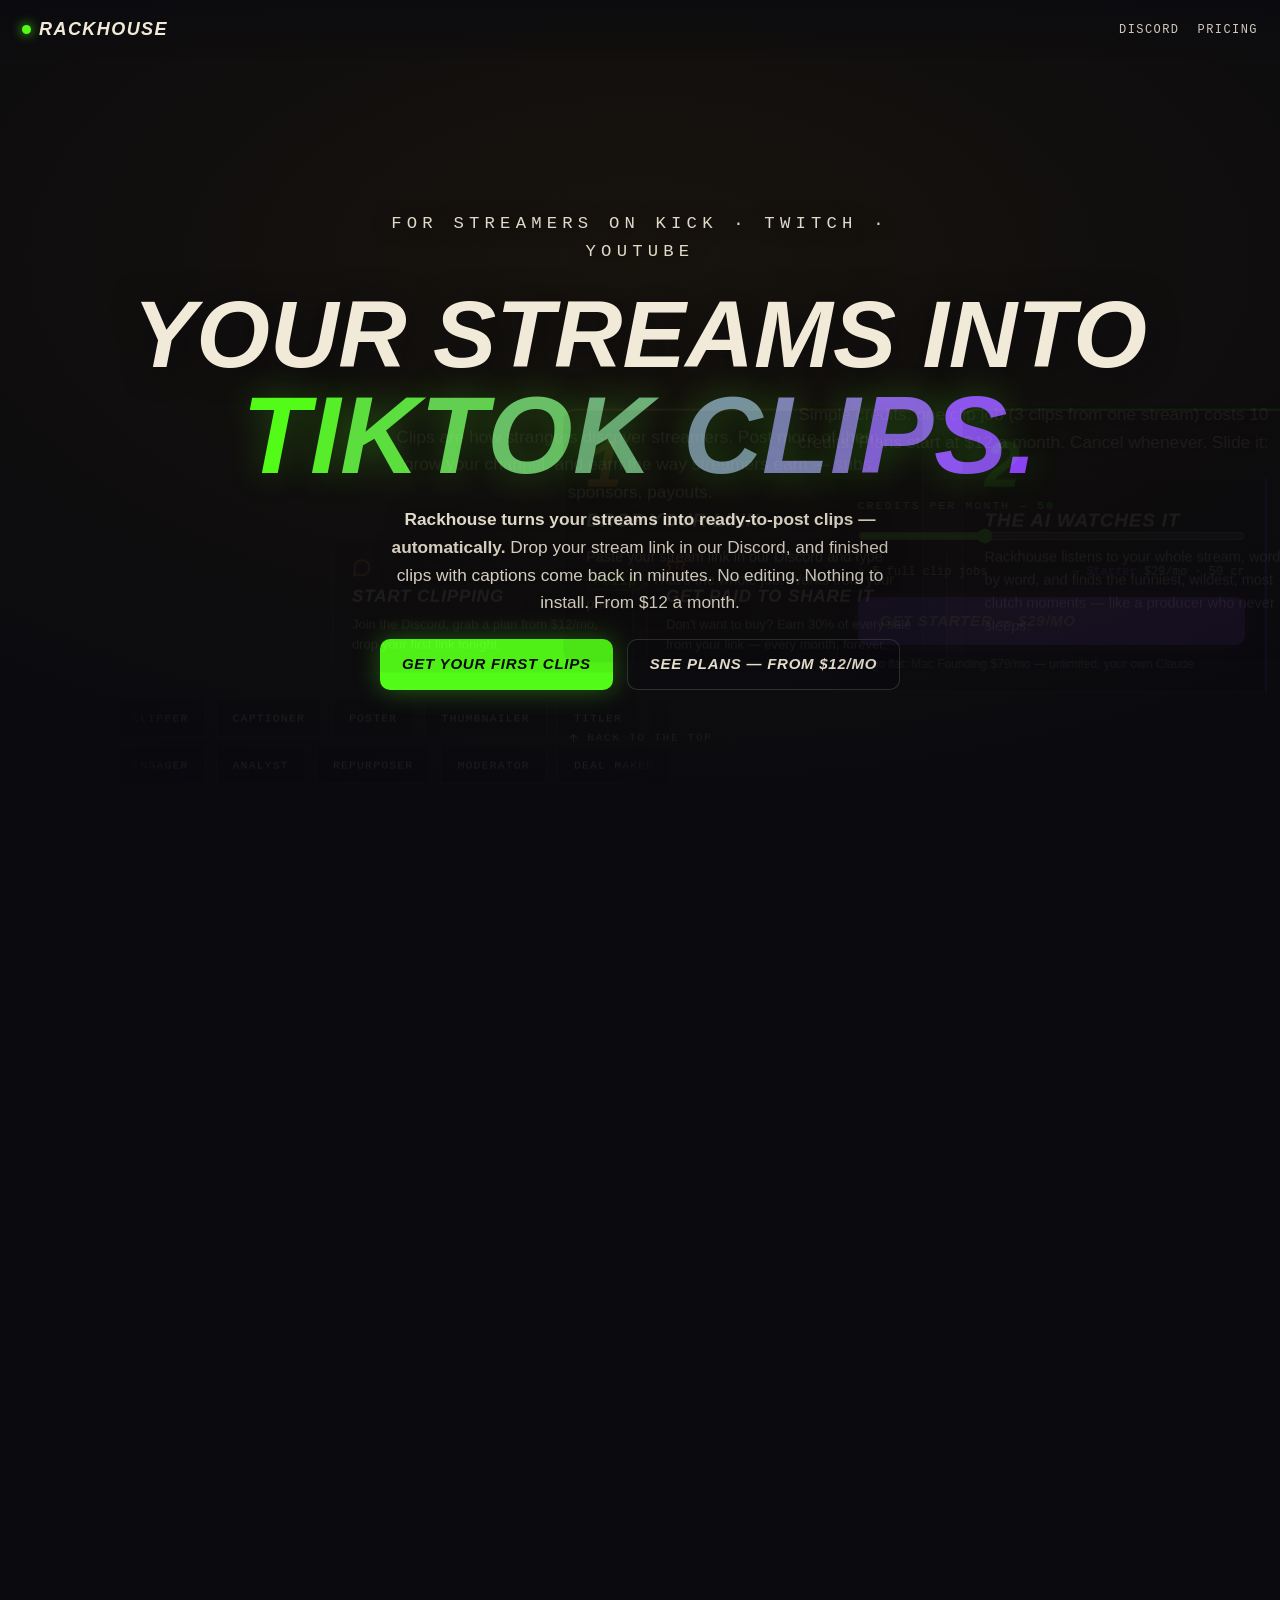
==== commit ee04d6a4: "feat: plain-language rewrite + horizontal chapter, drop gauge nav and prompt page Job Registry: - Ta" ====
--- a/index.html
+++ b/index.html
@@ -11,8 +11,8 @@
     <meta property="og:image" content="https://rackhouse.gg/assets/og-rackhouse.jpg" />
     <meta name="theme-color" content="#0a0a0f" />
     <title>Rackhouse — the house that stacks your racks</title>
-    <script type="module" crossorigin src="/assets/index-GRLiptjW.js"></script>
-    <link rel="stylesheet" crossorigin href="/assets/index-Bv1N0xXR.css">
+    <script type="module" crossorigin src="/assets/index-DOfNZlf6.js"></script>
+    <link rel="stylesheet" crossorigin href="/assets/index-Beu0rNaW.css">
   </head>
   <body>
     <div id="root"></div>
--- a/assets/index-Beu0rNaW.css
+++ b/assets/index-Beu0rNaW.css
@@ -0,0 +1 @@
+.xp{position:relative;z-index:1}.xp-spine{height:560vh}.xp-chrome{position:fixed;top:0;left:0;right:0;z-index:50;display:flex;align-items:center;justify-content:space-between;padding:16px 22px;background:linear-gradient(180deg,rgba(10,10,15,.72),transparent)}.xp-word{display:inline-flex;align-items:center;gap:8px;font-family:var(--font-display);font-style:italic;font-weight:800;letter-spacing:.08em;font-size:18px;text-decoration:none}.xp-dot{width:9px;height:9px;border-radius:50%;background:var(--kick);box-shadow:0 0 12px var(--kick)}.xp-chrome-links{display:flex;gap:18px;font-family:var(--font-mono);font-size:12px;letter-spacing:.12em;text-transform:uppercase}.xp-chrome-links a{text-decoration:none;opacity:.85;transition:color .16s ease,opacity .16s ease}.xp-chrome-links a:hover{color:var(--kick);opacity:1}.layer{position:fixed;top:0;right:0;bottom:0;left:0;z-index:10;display:flex;flex-direction:column;justify-content:center;padding:96px min(9vw,130px);opacity:0;visibility:hidden;pointer-events:none}.layer.is-active{pointer-events:auto}.layer h1,.layer h2{font-family:var(--font-display);font-style:italic;font-weight:800;text-transform:uppercase;line-height:.98;margin:0 0 18px;text-shadow:0 2px 30px rgba(10,10,15,.65)}.layer h1{font-size:clamp(44px,7.4vw,96px)}.layer h1 em{display:block;font-size:clamp(52px,8.6vw,116px)}.layer h2{font-size:clamp(34px,5vw,64px);max-width:13em}.layer h2 b,.layer h1 b{color:var(--amber)}.grad{background:linear-gradient(90deg,var(--kick),var(--twitch));-webkit-background-clip:text;background-clip:text;color:transparent}.layer>p{max-width:520px;font-size:clamp(15px,1.35vw,18px);line-height:1.6;margin:0 0 22px;color:#f2ead9eb;text-shadow:0 1px 18px rgba(10,10,15,.8)}.ch-index{font-family:var(--font-mono);font-size:11px;letter-spacing:.28em;color:var(--amber);margin:0 0 14px}.layer-left{align-items:flex-start;text-align:left}.layer-right{align-items:flex-end;text-align:right}.layer-right>p{margin-left:auto}.layer-right .ch-index{margin-left:auto}.layer-hero{align-items:center;text-align:center;justify-content:center}.eyebrow{font-family:var(--font-mono);font-size:11px;letter-spacing:.3em;color:var(--kick);margin:0 0 16px}.hero-sub{max-width:620px;margin:0 auto 26px}.hero-cta{display:flex;gap:14px;flex-wrap:wrap;justify-content:center}.btn{display:inline-flex;align-items:center;gap:8px;padding:13px 22px;border-radius:10px;font-family:var(--font-display);font-style:italic;font-weight:700;font-size:15px;letter-spacing:.05em;text-transform:uppercase;text-decoration:none;transition:transform .16s ease,box-shadow .16s ease}.btn:hover{transform:translateY(-2px)}.btn-green{background:var(--kick);color:var(--ink);box-shadow:0 0 26px #53fc1859}.btn-purple{background:var(--twitch);color:#fff;box-shadow:0 0 26px #9146ff66}.btn-line{border:1px solid var(--hairline);color:var(--cream);background:#0a0a0f59}.btn-line:hover{border-color:var(--kick);color:var(--kick)}.topbar{position:fixed;top:0;left:0;right:0;height:2px;z-index:55;background:transparent}.topbar-fill{width:100%;height:100%;transform-origin:left;transform:scaleX(0);background:linear-gradient(90deg,var(--amber),var(--kick) 55%,var(--twitch))}.spec{min-width:min(360px,80vw);border:1px solid var(--hairline);border-left:2px solid var(--amber);background:#0a0a0f8c;-webkit-backdrop-filter:blur(6px);backdrop-filter:blur(6px);padding:14px 18px;font-family:var(--font-mono);font-size:12px;letter-spacing:.08em}.spec-row{display:flex;justify-content:space-between;gap:26px;padding:7px 0}.spec-row+.spec-row{border-top:1px dashed rgba(242,234,217,.14)}.spec-row span:first-child{opacity:.55}.spec .warn{color:var(--amber)}.ch{display:inline-block;will-change:transform;text-shadow:0 0 34px rgba(83,252,24,.28)}.sr-only{position:absolute;width:1px;height:1px;padding:0;margin:-1px;overflow:hidden;clip:rect(0 0 0 0);white-space:nowrap;border:0}.layer-steps{align-items:flex-start;text-align:left;padding-left:0;padding-right:0}.steps-head{padding:0 min(9vw,130px)}.steps-viewport{width:100%;overflow:hidden;margin:26px 0 30px}.steps-track{display:inline-flex;gap:clamp(18px,3vw,40px);padding:6px min(9vw,130px);width:max-content;will-change:transform}.step-card{position:relative;flex:0 0 auto;width:min(360px,78vw);border:1px solid var(--hairline);border-top:2px solid var(--amber);border-radius:12px;background:#0a0a0f9e;-webkit-backdrop-filter:blur(8px);backdrop-filter:blur(8px);padding:22px 22px 24px}.step-card:nth-child(2){border-top-color:var(--kick)}.step-card:nth-child(3){border-top-color:var(--twitch)}.step-num{display:block;font-family:var(--font-display);font-style:italic;font-weight:800;font-size:clamp(44px,5vw,64px);line-height:1;color:var(--amber);opacity:.9;margin-bottom:10px}.step-card:nth-child(2) .step-num{color:var(--kick)}.step-card:nth-child(3) .step-num{color:var(--twitch)}.step-card h3{margin:0 0 10px;font-family:var(--font-display);font-style:italic;font-weight:800;letter-spacing:.04em;font-size:19px}.step-card p{margin:0;font-size:14.5px;line-height:1.6;color:#f2ead9e6}.step-card code{font-family:var(--font-mono);color:var(--kick);background:#53fc1814;border:1px solid rgba(83,252,24,.25);border-radius:4px;padding:1px 6px}.layer-steps .conveyor{margin-left:min(9vw,130px)}.conveyor{width:min(560px,86vw);display:flex;flex-direction:column;gap:10px;overflow:hidden;-webkit-mask-image:linear-gradient(90deg,transparent,#000 12%,#000 88%,transparent);mask-image:linear-gradient(90deg,transparent,#000 12%,#000 88%,transparent)}.conveyor-row{overflow:hidden}.conveyor-track{display:inline-flex;gap:10px;width:max-content;animation:belt 22s linear infinite}.conveyor-row.reverse .conveyor-track{animation-name:belt-r;animation-duration:26s}.conveyor-track span{flex:0 0 auto;border:1px solid var(--hairline);border-bottom-color:#53fc1873;background:#0a0a0f8c;padding:9px 16px;font-family:var(--font-mono);font-size:11.5px;letter-spacing:.1em;text-transform:uppercase;white-space:nowrap}.conveyor-row.reverse .conveyor-track span{border-bottom-color:#9146ff80}@keyframes belt{0%{transform:translate(0)}to{transform:translate(-50%)}}@keyframes belt-r{0%{transform:translate(-50%)}to{transform:translate(0)}}.runs{display:flex;align-items:baseline;gap:14px;margin-bottom:18px}.runs-num{font-family:var(--font-display);font-style:italic;font-weight:800;font-size:clamp(40px,5.4vw,72px);color:var(--kick);font-variant-numeric:tabular-nums;text-shadow:0 0 30px rgba(83,252,24,.35)}.runs-label{font-family:var(--font-mono);font-size:11px;letter-spacing:.22em;opacity:.7}.schematic{width:min(440px,84vw);overflow:visible}.schematic rect{fill:#0a0a0f99;stroke:var(--hairline)}.schematic .sch-rack rect{stroke:var(--kick);filter:drop-shadow(0 0 10px rgba(83,252,24,.35))}.schematic text{fill:var(--cream);font-family:var(--font-mono);font-size:10.5px;letter-spacing:.12em}.schematic path{fill:none;stroke:var(--amber);stroke-width:1.6;opacity:.9}.pour{min-width:min(430px,86vw);border:1px solid var(--hairline);border-right:2px solid var(--twitch);background:#0a0a0f99;-webkit-backdrop-filter:blur(6px);backdrop-filter:blur(6px);padding:18px 20px;text-align:left}.pour label{display:block;font-family:var(--font-mono);font-size:11.5px;letter-spacing:.18em;margin-bottom:12px}.pour label b{color:var(--kick)}.pour input[type=range]{width:100%;accent-color:var(--kick);cursor:pointer}.pour-read{display:flex;justify-content:space-between;gap:16px;flex-wrap:wrap;font-family:var(--font-mono);font-size:12px;margin:12px 0 16px}.pour-plan b{color:var(--twitch)}.pour-ctas{display:flex;flex-direction:column;gap:10px}.pour-alt{font-size:12px;opacity:.7}.layer-final{align-items:center;text-align:center}.final-grid{display:grid;grid-template-columns:repeat(2,minmax(240px,300px));gap:14px;margin:10px 0 20px}.final-card{display:flex;flex-direction:column;gap:6px;align-items:flex-start;text-align:left;border:1px solid var(--hairline);background:#0a0a0fa8;-webkit-backdrop-filter:blur(8px);backdrop-filter:blur(8px);border-radius:12px;padding:18px;text-decoration:none;transition:border-color .16s ease,transform .16s ease}.final-card:hover{transform:translateY(-3px)}.final-card:first-child:hover{border-color:var(--kick)}.final-card:last-child:hover{border-color:var(--twitch)}.final-card b{font-family:var(--font-display);font-style:italic;text-transform:uppercase;letter-spacing:.05em;font-size:17px}.final-card span{font-size:13px;line-height:1.5;opacity:.85}.final-card svg{color:var(--amber)}.final-sub{max-width:560px}.final-foot{display:flex;gap:22px;align-items:center;margin-top:26px;font-family:var(--font-mono);font-size:11px;letter-spacing:.16em}.to-top{display:inline-flex;align-items:center;gap:7px;background:none;border:1px solid var(--hairline);border-radius:999px;color:var(--cream);padding:9px 16px;cursor:pointer;letter-spacing:.16em;transition:border-color .16s ease,color .16s ease}.to-top:hover{border-color:var(--amber);color:var(--amber)}@media(max-width:860px){.layer{padding:84px 7vw 96px}.layer-steps{padding-left:0;padding-right:0}.steps-head,.steps-track{padding-left:7vw;padding-right:7vw}.layer-steps .conveyor{margin-left:7vw}.layer-right{align-items:flex-start;text-align:left}.layer-right>p,.layer-right .ch-index{margin-left:0}.final-grid{grid-template-columns:1fr}.xp-chrome-links{gap:12px}}/*! tailwindcss v4.3.3 | MIT License | https://tailwindcss.com */@layer properties{@supports (((-webkit-hyphens:none)) and (not (margin-trim:inline))) or ((-moz-orient:inline) and (not (color:rgb(from red r g b)))){*,:before,:after,::backdrop{--tw-rotate-x:initial;--tw-rotate-y:initial;--tw-rotate-z:initial;--tw-skew-x:initial;--tw-skew-y:initial;--tw-border-style:solid;--tw-blur:initial;--tw-brightness:initial;--tw-contrast:initial;--tw-grayscale:initial;--tw-hue-rotate:initial;--tw-invert:initial;--tw-opacity:initial;--tw-saturate:initial;--tw-sepia:initial;--tw-drop-shadow:initial;--tw-drop-shadow-color:initial;--tw-drop-shadow-alpha:100%;--tw-drop-shadow-size:initial}}}@layer theme{:root,:host{--font-sans:-apple-system, BlinkMacSystemFont, "Segoe UI", Roboto, "Helvetica Neue", "Noto Sans", Arial, sans-serif, "Apple Color Emoji", "Segoe UI Emoji", "Segoe UI Symbol", "Noto Color Emoji";--font-mono:ui-monospace, SFMono-Regular, Menlo, Monaco, Consolas, "Liberation Mono", "Courier New", monospace;--default-transition-duration:.15s;--default-transition-timing-function:cubic-bezier(.4, 0, .2, 1);--default-font-family:var(--font-sans);--default-mono-font-family:var(--font-mono)}}@layer base{*,:after,:before,::backdrop{box-sizing:border-box;border:0 solid;margin:0;padding:0}::file-selector-button{box-sizing:border-box;border:0 solid;margin:0;padding:0}html,:host{-webkit-text-size-adjust:100%;-moz-tab-size:4;tab-size:4;line-height:1.5;font-family:var(--default-font-family,-apple-system, BlinkMacSystemFont, "Segoe UI", Roboto, "Helvetica Neue", "Noto Sans", Arial, sans-serif, "Apple Color Emoji", "Segoe UI Emoji", "Segoe UI Symbol", "Noto Color Emoji");font-feature-settings:var(--default-font-feature-settings,normal);font-variation-settings:var(--default-font-variation-settings,normal);-webkit-tap-highlight-color:transparent}hr{height:0;color:inherit;border-top-width:1px}abbr:where([title]){-webkit-text-decoration:underline dotted;text-decoration:underline dotted}h1,h2,h3,h4,h5,h6{font-size:inherit;font-weight:inherit}a{color:inherit;-webkit-text-decoration:inherit;text-decoration:inherit}b,strong{font-weight:bolder}code,kbd,samp,pre{font-family:var(--default-mono-font-family,ui-monospace, SFMono-Regular, Menlo, Monaco, Consolas, "Liberation Mono", "Courier New", monospace);font-feature-settings:var(--default-mono-font-feature-settings,normal);font-variation-settings:var(--default-mono-font-variation-settings,normal);font-size:1em}small{font-size:80%}sub,sup{vertical-align:baseline;font-size:75%;line-height:0;position:relative}sub{bottom:-.25em}sup{top:-.5em}table{text-indent:0;border-color:inherit;border-collapse:collapse}:-moz-focusring:where(:not(iframe)){outline:auto}progress{vertical-align:baseline}summary{display:list-item}ol,ul,menu{list-style:none}img,svg,video,canvas,audio,iframe,embed,object{vertical-align:middle;display:block}img,video{max-width:100%;height:auto}button,input,select,optgroup,textarea{font:inherit;font-feature-settings:inherit;font-variation-settings:inherit;letter-spacing:inherit;color:inherit;opacity:1;background-color:#0000;border-radius:0}::file-selector-button{font:inherit;font-feature-settings:inherit;font-variation-settings:inherit;letter-spacing:inherit;color:inherit;opacity:1;background-color:#0000;border-radius:0}:where(select:is([multiple],[size])) optgroup{font-weight:bolder}:where(select:is([multiple],[size])) optgroup option{padding-inline-start:20px}::file-selector-button{margin-inline-end:4px}::placeholder{opacity:1}@supports (not ((-webkit-appearance:-apple-pay-button))) or (contain-intrinsic-size:1px){::placeholder{color:currentColor}@supports (color:color-mix(in lab,red,red)){::placeholder{color:color-mix(in oklab,currentcolor 50%,transparent)}}}textarea{resize:vertical}::-webkit-search-decoration{-webkit-appearance:none}::-webkit-date-and-time-value{min-height:1lh;text-align:inherit}::-webkit-datetime-edit{display:inline-flex}::-webkit-datetime-edit-fields-wrapper{padding:0}::-webkit-datetime-edit{padding-block:0}::-webkit-datetime-edit-year-field{padding-block:0}::-webkit-datetime-edit-month-field{padding-block:0}::-webkit-datetime-edit-day-field{padding-block:0}::-webkit-datetime-edit-hour-field{padding-block:0}::-webkit-datetime-edit-minute-field{padding-block:0}::-webkit-datetime-edit-second-field{padding-block:0}::-webkit-datetime-edit-millisecond-field{padding-block:0}::-webkit-datetime-edit-meridiem-field{padding-block:0}::-webkit-calendar-picker-indicator{line-height:1}:-moz-ui-invalid{box-shadow:none}button,input:where([type=button],[type=reset],[type=submit]){-webkit-appearance:button;-moz-appearance:button;appearance:button}::file-selector-button{-webkit-appearance:button;-moz-appearance:button;appearance:button}::-webkit-inner-spin-button{height:auto}::-webkit-outer-spin-button{height:auto}[hidden]:where(:not([hidden=until-found])){display:none!important}}@layer components;@layer utilities{.visible{visibility:visible}.sr-only{clip-path:inset(50%);white-space:nowrap;border-width:0;width:1px;height:1px;margin:-1px;padding:0;position:absolute;overflow:hidden}.absolute{position:absolute}.fixed{position:fixed}.relative{position:relative}.static{position:static}.block{display:block}.flex{display:flex}.grid{display:grid}.hidden{display:none}.inline{display:inline}.inline-block{display:inline-block}.grow{flex-grow:1}.transform{transform:var(--tw-rotate-x,) var(--tw-rotate-y,) var(--tw-rotate-z,) var(--tw-skew-x,) var(--tw-skew-y,)}.resize{resize:both}.border{border-style:var(--tw-border-style);border-width:1px}.italic{font-style:italic}.blur{--tw-blur:blur(8px);filter:var(--tw-blur,) var(--tw-brightness,) var(--tw-contrast,) var(--tw-grayscale,) var(--tw-hue-rotate,) var(--tw-invert,) var(--tw-saturate,) var(--tw-sepia,) var(--tw-drop-shadow,)}.transition{transition-property:color,background-color,border-color,outline-color,text-decoration-color,fill,stroke,--tw-gradient-from,--tw-gradient-via,--tw-gradient-to,opacity,box-shadow,transform,translate,scale,rotate,filter,-webkit-backdrop-filter,backdrop-filter,display,content-visibility,overlay,pointer-events;transition-timing-function:var(--tw-ease,var(--default-transition-timing-function));transition-duration:var(--tw-duration,var(--default-transition-duration))}}:root{--ink:#0a0a0f;--cream:#f2ead9;--amber:#d98a2b;--amber-deep:#8a4d12;--kick:#53fc18;--twitch:#9146ff;--hairline:#f2ead929;--font-display:"Avenir Next Condensed", "Arial Narrow", "Helvetica Neue", Impact, sans-serif;--font-body:-apple-system, BlinkMacSystemFont, "Segoe UI", Roboto, Helvetica, Arial, sans-serif;--font-mono:"SF Mono", ui-monospace, Menlo, Consolas, monospace}*{box-sizing:border-box}html{background:var(--ink)}html,body{margin:0;padding:0;overflow-x:hidden}body{font-family:var(--font-body);color:var(--cream);-webkit-font-smoothing:antialiased;text-rendering:optimizelegibility}::selection{background:var(--kick);color:var(--ink)}a{color:inherit}button{font:inherit}:focus-visible{outline:2px solid var(--kick);outline-offset:3px}@media(prefers-reduced-motion:reduce){*,:before,:after{transition-duration:.01ms!important;animation-duration:.01ms!important;animation-iteration-count:1!important}}@property --tw-rotate-x{syntax:"*";inherits:false}@property --tw-rotate-y{syntax:"*";inherits:false}@property --tw-rotate-z{syntax:"*";inherits:false}@property --tw-skew-x{syntax:"*";inherits:false}@property --tw-skew-y{syntax:"*";inherits:false}@property --tw-border-style{syntax:"*";inherits:false;initial-value:solid}@property --tw-blur{syntax:"*";inherits:false}@property --tw-brightness{syntax:"*";inherits:false}@property --tw-contrast{syntax:"*";inherits:false}@property --tw-grayscale{syntax:"*";inherits:false}@property --tw-hue-rotate{syntax:"*";inherits:false}@property --tw-invert{syntax:"*";inherits:false}@property --tw-opacity{syntax:"*";inherits:false}@property --tw-saturate{syntax:"*";inherits:false}@property --tw-sepia{syntax:"*";inherits:false}@property --tw-drop-shadow{syntax:"*";inherits:false}@property --tw-drop-shadow-color{syntax:"*";inherits:false}@property --tw-drop-shadow-alpha{syntax:"<percentage>";inherits:false;initial-value:100%}@property --tw-drop-shadow-size{syntax:"*";inherits:false}
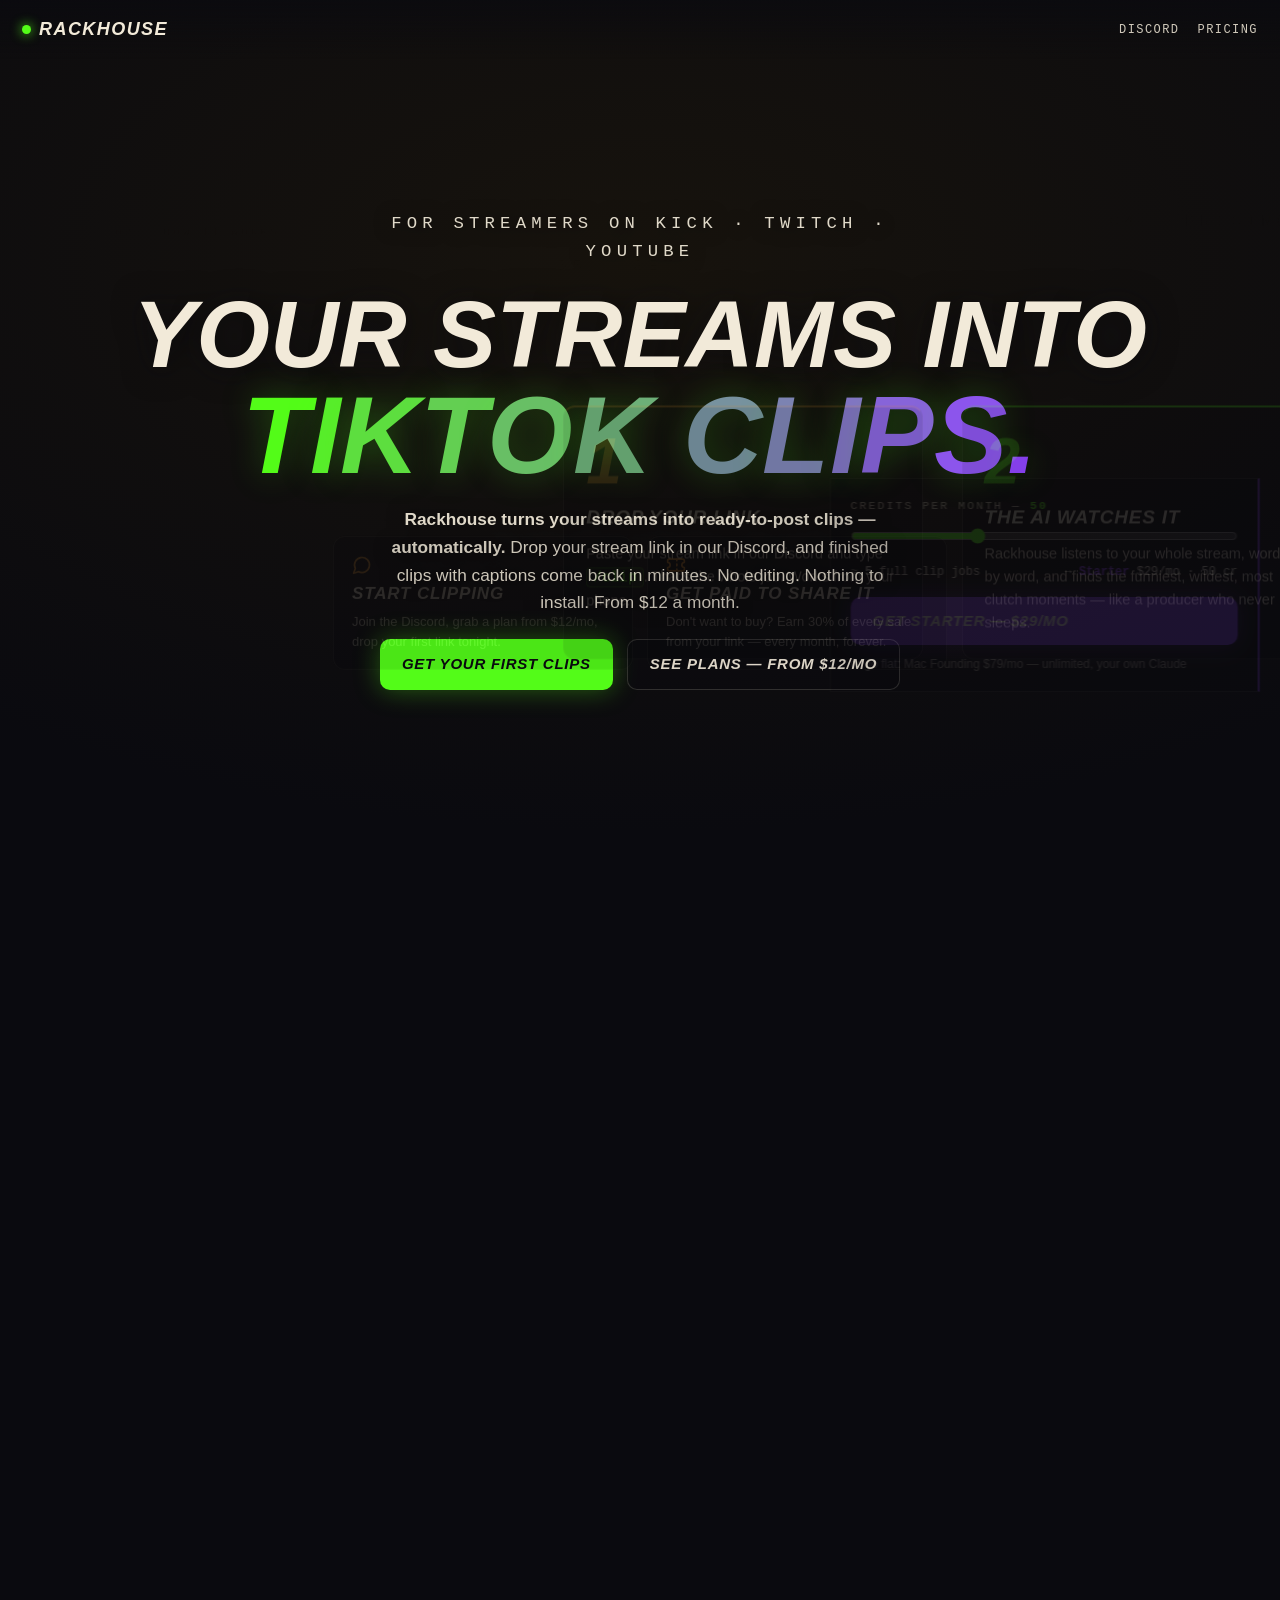
==== commit d1ccfc03: "feat: devs link to llms.txt (Claude Code / MCP onboarding) in finale Co-Authored-By: Claude Fable 5 " ====
--- a/index.html
+++ b/index.html
@@ -11,8 +11,8 @@
     <meta property="og:image" content="https://rackhouse.gg/assets/og-rackhouse.jpg" />
     <meta name="theme-color" content="#0a0a0f" />
     <title>Rackhouse — the house that stacks your racks</title>
-    <script type="module" crossorigin src="/assets/index-DOfNZlf6.js"></script>
-    <link rel="stylesheet" crossorigin href="/assets/index-Beu0rNaW.css">
+    <script type="module" crossorigin src="/assets/index-CDtdxrWP.js"></script>
+    <link rel="stylesheet" crossorigin href="/assets/index-D3w61Z0b.css">
   </head>
   <body>
     <div id="root"></div>
--- a/assets/index-D3w61Z0b.css
+++ b/assets/index-D3w61Z0b.css
@@ -0,0 +1 @@
+.xp{position:relative;z-index:1}.xp-spine{height:560vh}.xp-chrome{position:fixed;top:0;left:0;right:0;z-index:50;display:flex;align-items:center;justify-content:space-between;padding:16px 22px;background:linear-gradient(180deg,rgba(10,10,15,.72),transparent)}.xp-word{display:inline-flex;align-items:center;gap:8px;font-family:var(--font-display);font-style:italic;font-weight:800;letter-spacing:.08em;font-size:18px;text-decoration:none}.xp-dot{width:9px;height:9px;border-radius:50%;background:var(--kick);box-shadow:0 0 12px var(--kick)}.xp-chrome-links{display:flex;gap:18px;font-family:var(--font-mono);font-size:12px;letter-spacing:.12em;text-transform:uppercase}.xp-chrome-links a{text-decoration:none;opacity:.85;transition:color .16s ease,opacity .16s ease}.xp-chrome-links a:hover{color:var(--kick);opacity:1}.layer{position:fixed;top:0;right:0;bottom:0;left:0;z-index:10;display:flex;flex-direction:column;justify-content:center;padding:96px min(9vw,130px);opacity:0;visibility:hidden;pointer-events:none}.layer.is-active{pointer-events:auto}.layer h1,.layer h2{font-family:var(--font-display);font-style:italic;font-weight:800;text-transform:uppercase;line-height:.98;margin:0 0 18px;text-shadow:0 2px 30px rgba(10,10,15,.65)}.layer h1{font-size:clamp(44px,7.4vw,96px)}.layer h1 em{display:block;font-size:clamp(52px,8.6vw,116px)}.layer h2{font-size:clamp(34px,5vw,64px);max-width:13em}.layer h2 b,.layer h1 b{color:var(--amber)}.grad{background:linear-gradient(90deg,var(--kick),var(--twitch));-webkit-background-clip:text;background-clip:text;color:transparent}.layer>p{max-width:520px;font-size:clamp(15px,1.35vw,18px);line-height:1.6;margin:0 0 22px;color:#f2ead9eb;text-shadow:0 1px 18px rgba(10,10,15,.8)}.ch-index{font-family:var(--font-mono);font-size:11px;letter-spacing:.28em;color:var(--amber);margin:0 0 14px}.layer-left{align-items:flex-start;text-align:left}.layer-right{align-items:flex-end;text-align:right}.layer-right>p{margin-left:auto}.layer-right .ch-index{margin-left:auto}.layer-hero{align-items:center;text-align:center;justify-content:center}.eyebrow{font-family:var(--font-mono);font-size:11px;letter-spacing:.3em;color:var(--kick);margin:0 0 16px}.hero-sub{max-width:620px;margin:0 auto 26px}.hero-cta{display:flex;gap:14px;flex-wrap:wrap;justify-content:center}.btn{display:inline-flex;align-items:center;gap:8px;padding:13px 22px;border-radius:10px;font-family:var(--font-display);font-style:italic;font-weight:700;font-size:15px;letter-spacing:.05em;text-transform:uppercase;text-decoration:none;transition:transform .16s ease,box-shadow .16s ease}.btn:hover{transform:translateY(-2px)}.btn-green{background:var(--kick);color:var(--ink);box-shadow:0 0 26px #53fc1859}.btn-purple{background:var(--twitch);color:#fff;box-shadow:0 0 26px #9146ff66}.btn-line{border:1px solid var(--hairline);color:var(--cream);background:#0a0a0f59}.btn-line:hover{border-color:var(--kick);color:var(--kick)}.topbar{position:fixed;top:0;left:0;right:0;height:2px;z-index:55;background:transparent}.topbar-fill{width:100%;height:100%;transform-origin:left;transform:scaleX(0);background:linear-gradient(90deg,var(--amber),var(--kick) 55%,var(--twitch))}.spec{min-width:min(360px,80vw);border:1px solid var(--hairline);border-left:2px solid var(--amber);background:#0a0a0f8c;-webkit-backdrop-filter:blur(6px);backdrop-filter:blur(6px);padding:14px 18px;font-family:var(--font-mono);font-size:12px;letter-spacing:.08em}.spec-row{display:flex;justify-content:space-between;gap:26px;padding:7px 0}.spec-row+.spec-row{border-top:1px dashed rgba(242,234,217,.14)}.spec-row span:first-child{opacity:.55}.spec .warn{color:var(--amber)}.ch{display:inline-block;will-change:transform;text-shadow:0 0 34px rgba(83,252,24,.28)}.sr-only{position:absolute;width:1px;height:1px;padding:0;margin:-1px;overflow:hidden;clip:rect(0 0 0 0);white-space:nowrap;border:0}.layer-steps{align-items:flex-start;text-align:left;padding-left:0;padding-right:0}.steps-head{padding:0 min(9vw,130px)}.steps-viewport{width:100%;overflow:hidden;margin:26px 0 30px}.steps-track{display:inline-flex;gap:clamp(18px,3vw,40px);padding:6px min(9vw,130px);width:max-content;will-change:transform}.step-card{position:relative;flex:0 0 auto;width:min(360px,78vw);border:1px solid var(--hairline);border-top:2px solid var(--amber);border-radius:12px;background:#0a0a0f9e;-webkit-backdrop-filter:blur(8px);backdrop-filter:blur(8px);padding:22px 22px 24px}.step-card:nth-child(2){border-top-color:var(--kick)}.step-card:nth-child(3){border-top-color:var(--twitch)}.step-num{display:block;font-family:var(--font-display);font-style:italic;font-weight:800;font-size:clamp(44px,5vw,64px);line-height:1;color:var(--amber);opacity:.9;margin-bottom:10px}.step-card:nth-child(2) .step-num{color:var(--kick)}.step-card:nth-child(3) .step-num{color:var(--twitch)}.step-card h3{margin:0 0 10px;font-family:var(--font-display);font-style:italic;font-weight:800;letter-spacing:.04em;font-size:19px}.step-card p{margin:0;font-size:14.5px;line-height:1.6;color:#f2ead9e6}.step-card code{font-family:var(--font-mono);color:var(--kick);background:#53fc1814;border:1px solid rgba(83,252,24,.25);border-radius:4px;padding:1px 6px}.layer-steps .conveyor{margin-left:min(9vw,130px)}.conveyor{width:min(560px,86vw);display:flex;flex-direction:column;gap:10px;overflow:hidden;-webkit-mask-image:linear-gradient(90deg,transparent,#000 12%,#000 88%,transparent);mask-image:linear-gradient(90deg,transparent,#000 12%,#000 88%,transparent)}.conveyor-row{overflow:hidden}.conveyor-track{display:inline-flex;gap:10px;width:max-content;animation:belt 22s linear infinite}.conveyor-row.reverse .conveyor-track{animation-name:belt-r;animation-duration:26s}.conveyor-track span{flex:0 0 auto;border:1px solid var(--hairline);border-bottom-color:#53fc1873;background:#0a0a0f8c;padding:9px 16px;font-family:var(--font-mono);font-size:11.5px;letter-spacing:.1em;text-transform:uppercase;white-space:nowrap}.conveyor-row.reverse .conveyor-track span{border-bottom-color:#9146ff80}@keyframes belt{0%{transform:translate(0)}to{transform:translate(-50%)}}@keyframes belt-r{0%{transform:translate(-50%)}to{transform:translate(0)}}.runs{display:flex;align-items:baseline;gap:14px;margin-bottom:18px}.runs-num{font-family:var(--font-display);font-style:italic;font-weight:800;font-size:clamp(40px,5.4vw,72px);color:var(--kick);font-variant-numeric:tabular-nums;text-shadow:0 0 30px rgba(83,252,24,.35)}.runs-label{font-family:var(--font-mono);font-size:11px;letter-spacing:.22em;opacity:.7}.schematic{width:min(440px,84vw);overflow:visible}.schematic rect{fill:#0a0a0f99;stroke:var(--hairline)}.schematic .sch-rack rect{stroke:var(--kick);filter:drop-shadow(0 0 10px rgba(83,252,24,.35))}.schematic text{fill:var(--cream);font-family:var(--font-mono);font-size:10.5px;letter-spacing:.12em}.schematic path{fill:none;stroke:var(--amber);stroke-width:1.6;opacity:.9}.pour{min-width:min(430px,86vw);border:1px solid var(--hairline);border-right:2px solid var(--twitch);background:#0a0a0f99;-webkit-backdrop-filter:blur(6px);backdrop-filter:blur(6px);padding:18px 20px;text-align:left}.pour label{display:block;font-family:var(--font-mono);font-size:11.5px;letter-spacing:.18em;margin-bottom:12px}.pour label b{color:var(--kick)}.pour input[type=range]{width:100%;accent-color:var(--kick);cursor:pointer}.pour-read{display:flex;justify-content:space-between;gap:16px;flex-wrap:wrap;font-family:var(--font-mono);font-size:12px;margin:12px 0 16px}.pour-plan b{color:var(--twitch)}.pour-ctas{display:flex;flex-direction:column;gap:10px}.pour-alt{font-size:12px;opacity:.7}.layer-final{align-items:center;text-align:center}.final-grid{display:grid;grid-template-columns:repeat(2,minmax(240px,300px));gap:14px;margin:10px 0 20px}.final-card{display:flex;flex-direction:column;gap:6px;align-items:flex-start;text-align:left;border:1px solid var(--hairline);background:#0a0a0fa8;-webkit-backdrop-filter:blur(8px);backdrop-filter:blur(8px);border-radius:12px;padding:18px;text-decoration:none;transition:border-color .16s ease,transform .16s ease}.final-card:hover{transform:translateY(-3px)}.final-card:first-child:hover{border-color:var(--kick)}.final-card:last-child:hover{border-color:var(--twitch)}.final-card b{font-family:var(--font-display);font-style:italic;text-transform:uppercase;letter-spacing:.05em;font-size:17px}.final-card span{font-size:13px;line-height:1.5;opacity:.85}.final-card svg{color:var(--amber)}.final-sub{max-width:560px}.final-foot{display:flex;gap:22px;align-items:center;margin-top:26px;font-family:var(--font-mono);font-size:11px;letter-spacing:.16em}.to-top{display:inline-flex;align-items:center;gap:7px;background:none;border:1px solid var(--hairline);border-radius:999px;color:var(--cream);padding:9px 16px;cursor:pointer;letter-spacing:.16em;transition:border-color .16s ease,color .16s ease}.to-top:hover{border-color:var(--amber);color:var(--amber)}.dev-link{opacity:.6;text-decoration:none;transition:opacity .16s ease,color .16s ease}.dev-link:hover{opacity:1;color:var(--kick)}@media(max-width:860px){.layer{padding:84px 7vw 96px}.layer-steps{padding-left:0;padding-right:0}.steps-head,.steps-track{padding-left:7vw;padding-right:7vw}.layer-steps .conveyor{margin-left:7vw}.layer-right{align-items:flex-start;text-align:left}.layer-right>p,.layer-right .ch-index{margin-left:0}.final-grid{grid-template-columns:1fr}.xp-chrome-links{gap:12px}}/*! tailwindcss v4.3.3 | MIT License | https://tailwindcss.com */@layer properties{@supports (((-webkit-hyphens:none)) and (not (margin-trim:inline))) or ((-moz-orient:inline) and (not (color:rgb(from red r g b)))){*,:before,:after,::backdrop{--tw-rotate-x:initial;--tw-rotate-y:initial;--tw-rotate-z:initial;--tw-skew-x:initial;--tw-skew-y:initial;--tw-border-style:solid;--tw-blur:initial;--tw-brightness:initial;--tw-contrast:initial;--tw-grayscale:initial;--tw-hue-rotate:initial;--tw-invert:initial;--tw-opacity:initial;--tw-saturate:initial;--tw-sepia:initial;--tw-drop-shadow:initial;--tw-drop-shadow-color:initial;--tw-drop-shadow-alpha:100%;--tw-drop-shadow-size:initial}}}@layer theme{:root,:host{--font-sans:-apple-system, BlinkMacSystemFont, "Segoe UI", Roboto, "Helvetica Neue", "Noto Sans", Arial, sans-serif, "Apple Color Emoji", "Segoe UI Emoji", "Segoe UI Symbol", "Noto Color Emoji";--font-mono:ui-monospace, SFMono-Regular, Menlo, Monaco, Consolas, "Liberation Mono", "Courier New", monospace;--default-transition-duration:.15s;--default-transition-timing-function:cubic-bezier(.4, 0, .2, 1);--default-font-family:var(--font-sans);--default-mono-font-family:var(--font-mono)}}@layer base{*,:after,:before,::backdrop{box-sizing:border-box;border:0 solid;margin:0;padding:0}::file-selector-button{box-sizing:border-box;border:0 solid;margin:0;padding:0}html,:host{-webkit-text-size-adjust:100%;-moz-tab-size:4;tab-size:4;line-height:1.5;font-family:var(--default-font-family,-apple-system, BlinkMacSystemFont, "Segoe UI", Roboto, "Helvetica Neue", "Noto Sans", Arial, sans-serif, "Apple Color Emoji", "Segoe UI Emoji", "Segoe UI Symbol", "Noto Color Emoji");font-feature-settings:var(--default-font-feature-settings,normal);font-variation-settings:var(--default-font-variation-settings,normal);-webkit-tap-highlight-color:transparent}hr{height:0;color:inherit;border-top-width:1px}abbr:where([title]){-webkit-text-decoration:underline dotted;text-decoration:underline dotted}h1,h2,h3,h4,h5,h6{font-size:inherit;font-weight:inherit}a{color:inherit;-webkit-text-decoration:inherit;text-decoration:inherit}b,strong{font-weight:bolder}code,kbd,samp,pre{font-family:var(--default-mono-font-family,ui-monospace, SFMono-Regular, Menlo, Monaco, Consolas, "Liberation Mono", "Courier New", monospace);font-feature-settings:var(--default-mono-font-feature-settings,normal);font-variation-settings:var(--default-mono-font-variation-settings,normal);font-size:1em}small{font-size:80%}sub,sup{vertical-align:baseline;font-size:75%;line-height:0;position:relative}sub{bottom:-.25em}sup{top:-.5em}table{text-indent:0;border-color:inherit;border-collapse:collapse}:-moz-focusring:where(:not(iframe)){outline:auto}progress{vertical-align:baseline}summary{display:list-item}ol,ul,menu{list-style:none}img,svg,video,canvas,audio,iframe,embed,object{vertical-align:middle;display:block}img,video{max-width:100%;height:auto}button,input,select,optgroup,textarea{font:inherit;font-feature-settings:inherit;font-variation-settings:inherit;letter-spacing:inherit;color:inherit;opacity:1;background-color:#0000;border-radius:0}::file-selector-button{font:inherit;font-feature-settings:inherit;font-variation-settings:inherit;letter-spacing:inherit;color:inherit;opacity:1;background-color:#0000;border-radius:0}:where(select:is([multiple],[size])) optgroup{font-weight:bolder}:where(select:is([multiple],[size])) optgroup option{padding-inline-start:20px}::file-selector-button{margin-inline-end:4px}::placeholder{opacity:1}@supports (not ((-webkit-appearance:-apple-pay-button))) or (contain-intrinsic-size:1px){::placeholder{color:currentColor}@supports (color:color-mix(in lab,red,red)){::placeholder{color:color-mix(in oklab,currentcolor 50%,transparent)}}}textarea{resize:vertical}::-webkit-search-decoration{-webkit-appearance:none}::-webkit-date-and-time-value{min-height:1lh;text-align:inherit}::-webkit-datetime-edit{display:inline-flex}::-webkit-datetime-edit-fields-wrapper{padding:0}::-webkit-datetime-edit{padding-block:0}::-webkit-datetime-edit-year-field{padding-block:0}::-webkit-datetime-edit-month-field{padding-block:0}::-webkit-datetime-edit-day-field{padding-block:0}::-webkit-datetime-edit-hour-field{padding-block:0}::-webkit-datetime-edit-minute-field{padding-block:0}::-webkit-datetime-edit-second-field{padding-block:0}::-webkit-datetime-edit-millisecond-field{padding-block:0}::-webkit-datetime-edit-meridiem-field{padding-block:0}::-webkit-calendar-picker-indicator{line-height:1}:-moz-ui-invalid{box-shadow:none}button,input:where([type=button],[type=reset],[type=submit]){-webkit-appearance:button;-moz-appearance:button;appearance:button}::file-selector-button{-webkit-appearance:button;-moz-appearance:button;appearance:button}::-webkit-inner-spin-button{height:auto}::-webkit-outer-spin-button{height:auto}[hidden]:where(:not([hidden=until-found])){display:none!important}}@layer components;@layer utilities{.visible{visibility:visible}.sr-only{clip-path:inset(50%);white-space:nowrap;border-width:0;width:1px;height:1px;margin:-1px;padding:0;position:absolute;overflow:hidden}.absolute{position:absolute}.fixed{position:fixed}.relative{position:relative}.static{position:static}.block{display:block}.flex{display:flex}.grid{display:grid}.hidden{display:none}.inline{display:inline}.inline-block{display:inline-block}.grow{flex-grow:1}.transform{transform:var(--tw-rotate-x,) var(--tw-rotate-y,) var(--tw-rotate-z,) var(--tw-skew-x,) var(--tw-skew-y,)}.resize{resize:both}.border{border-style:var(--tw-border-style);border-width:1px}.italic{font-style:italic}.blur{--tw-blur:blur(8px);filter:var(--tw-blur,) var(--tw-brightness,) var(--tw-contrast,) var(--tw-grayscale,) var(--tw-hue-rotate,) var(--tw-invert,) var(--tw-saturate,) var(--tw-sepia,) var(--tw-drop-shadow,)}.transition{transition-property:color,background-color,border-color,outline-color,text-decoration-color,fill,stroke,--tw-gradient-from,--tw-gradient-via,--tw-gradient-to,opacity,box-shadow,transform,translate,scale,rotate,filter,-webkit-backdrop-filter,backdrop-filter,display,content-visibility,overlay,pointer-events;transition-timing-function:var(--tw-ease,var(--default-transition-timing-function));transition-duration:var(--tw-duration,var(--default-transition-duration))}}:root{--ink:#0a0a0f;--cream:#f2ead9;--amber:#d98a2b;--amber-deep:#8a4d12;--kick:#53fc18;--twitch:#9146ff;--hairline:#f2ead929;--font-display:"Avenir Next Condensed", "Arial Narrow", "Helvetica Neue", Impact, sans-serif;--font-body:-apple-system, BlinkMacSystemFont, "Segoe UI", Roboto, Helvetica, Arial, sans-serif;--font-mono:"SF Mono", ui-monospace, Menlo, Consolas, monospace}*{box-sizing:border-box}html{background:var(--ink)}html,body{margin:0;padding:0;overflow-x:hidden}body{font-family:var(--font-body);color:var(--cream);-webkit-font-smoothing:antialiased;text-rendering:optimizelegibility}::selection{background:var(--kick);color:var(--ink)}a{color:inherit}button{font:inherit}:focus-visible{outline:2px solid var(--kick);outline-offset:3px}@media(prefers-reduced-motion:reduce){*,:before,:after{transition-duration:.01ms!important;animation-duration:.01ms!important;animation-iteration-count:1!important}}@property --tw-rotate-x{syntax:"*";inherits:false}@property --tw-rotate-y{syntax:"*";inherits:false}@property --tw-rotate-z{syntax:"*";inherits:false}@property --tw-skew-x{syntax:"*";inherits:false}@property --tw-skew-y{syntax:"*";inherits:false}@property --tw-border-style{syntax:"*";inherits:false;initial-value:solid}@property --tw-blur{syntax:"*";inherits:false}@property --tw-brightness{syntax:"*";inherits:false}@property --tw-contrast{syntax:"*";inherits:false}@property --tw-grayscale{syntax:"*";inherits:false}@property --tw-hue-rotate{syntax:"*";inherits:false}@property --tw-invert{syntax:"*";inherits:false}@property --tw-opacity{syntax:"*";inherits:false}@property --tw-saturate{syntax:"*";inherits:false}@property --tw-sepia{syntax:"*";inherits:false}@property --tw-drop-shadow{syntax:"*";inherits:false}@property --tw-drop-shadow-color{syntax:"*";inherits:false}@property --tw-drop-shadow-alpha{syntax:"<percentage>";inherits:false;initial-value:100%}@property --tw-drop-shadow-size{syntax:"*";inherits:false}
